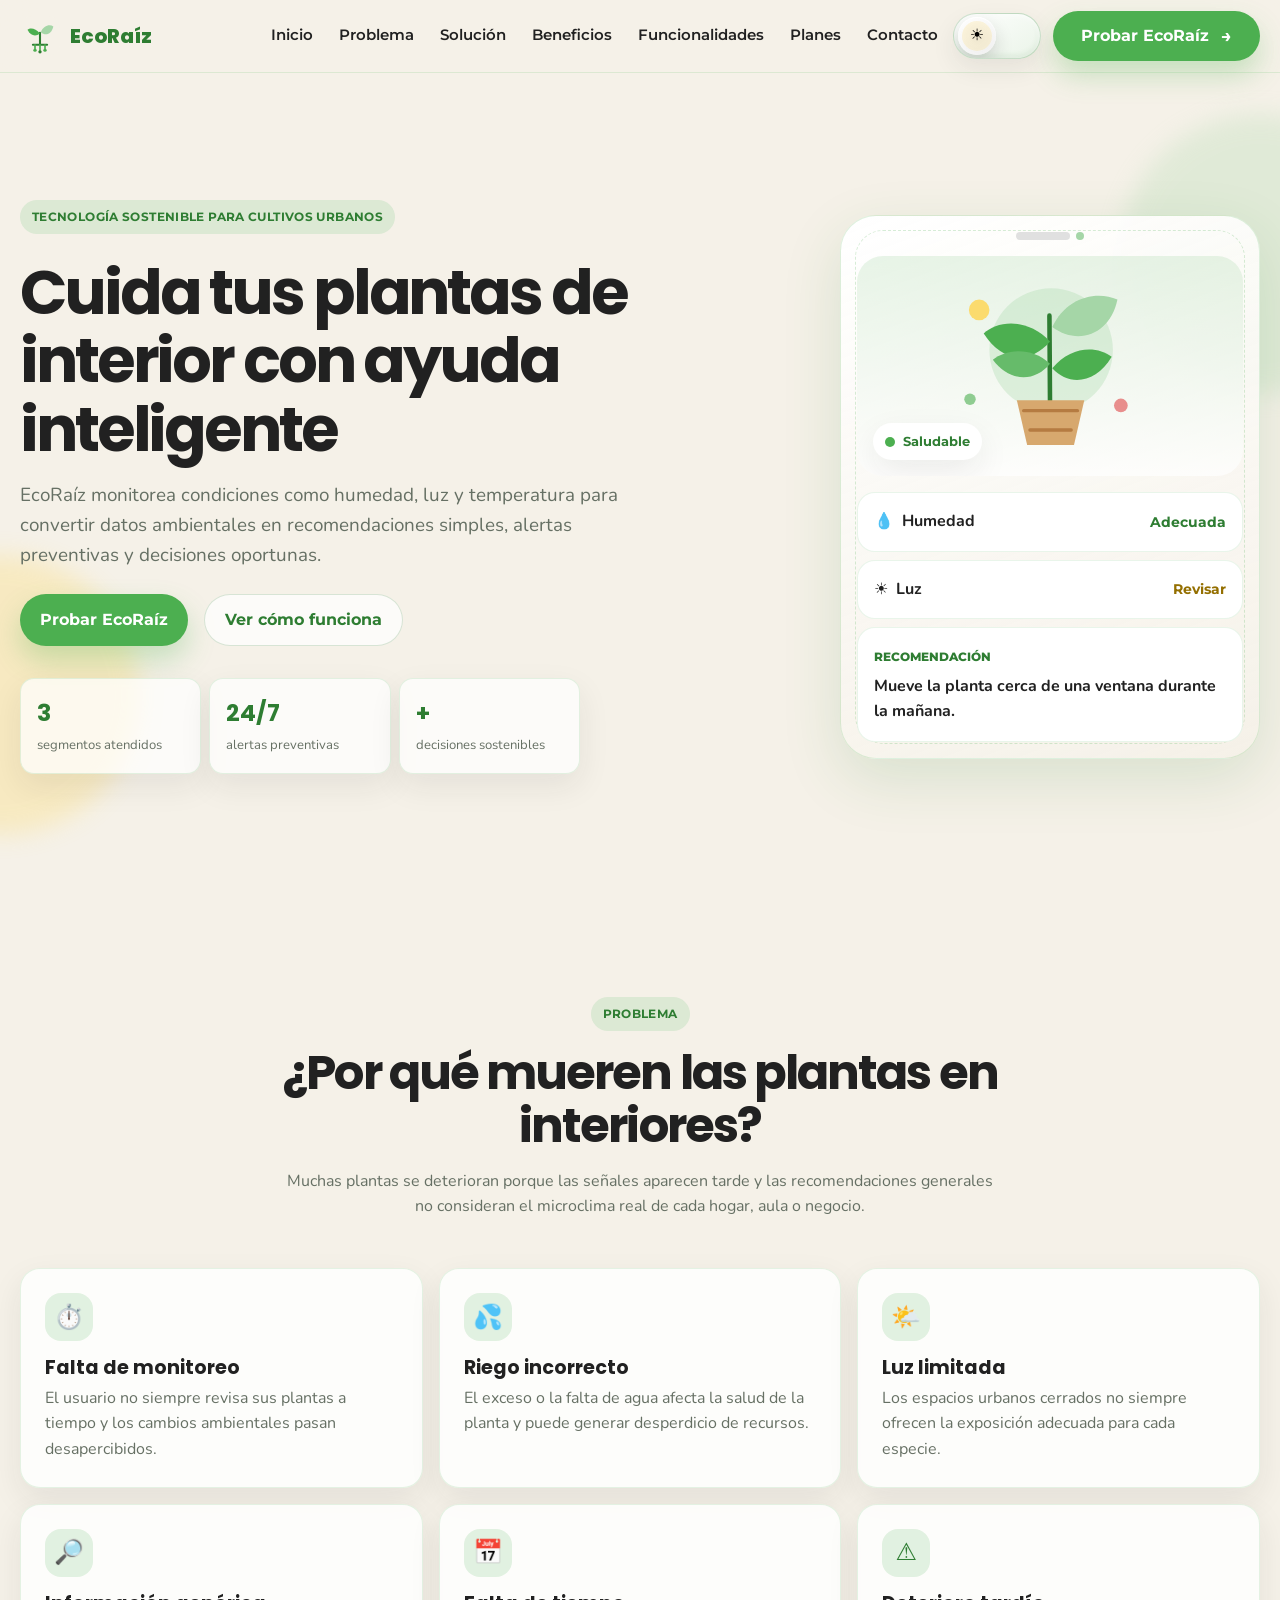
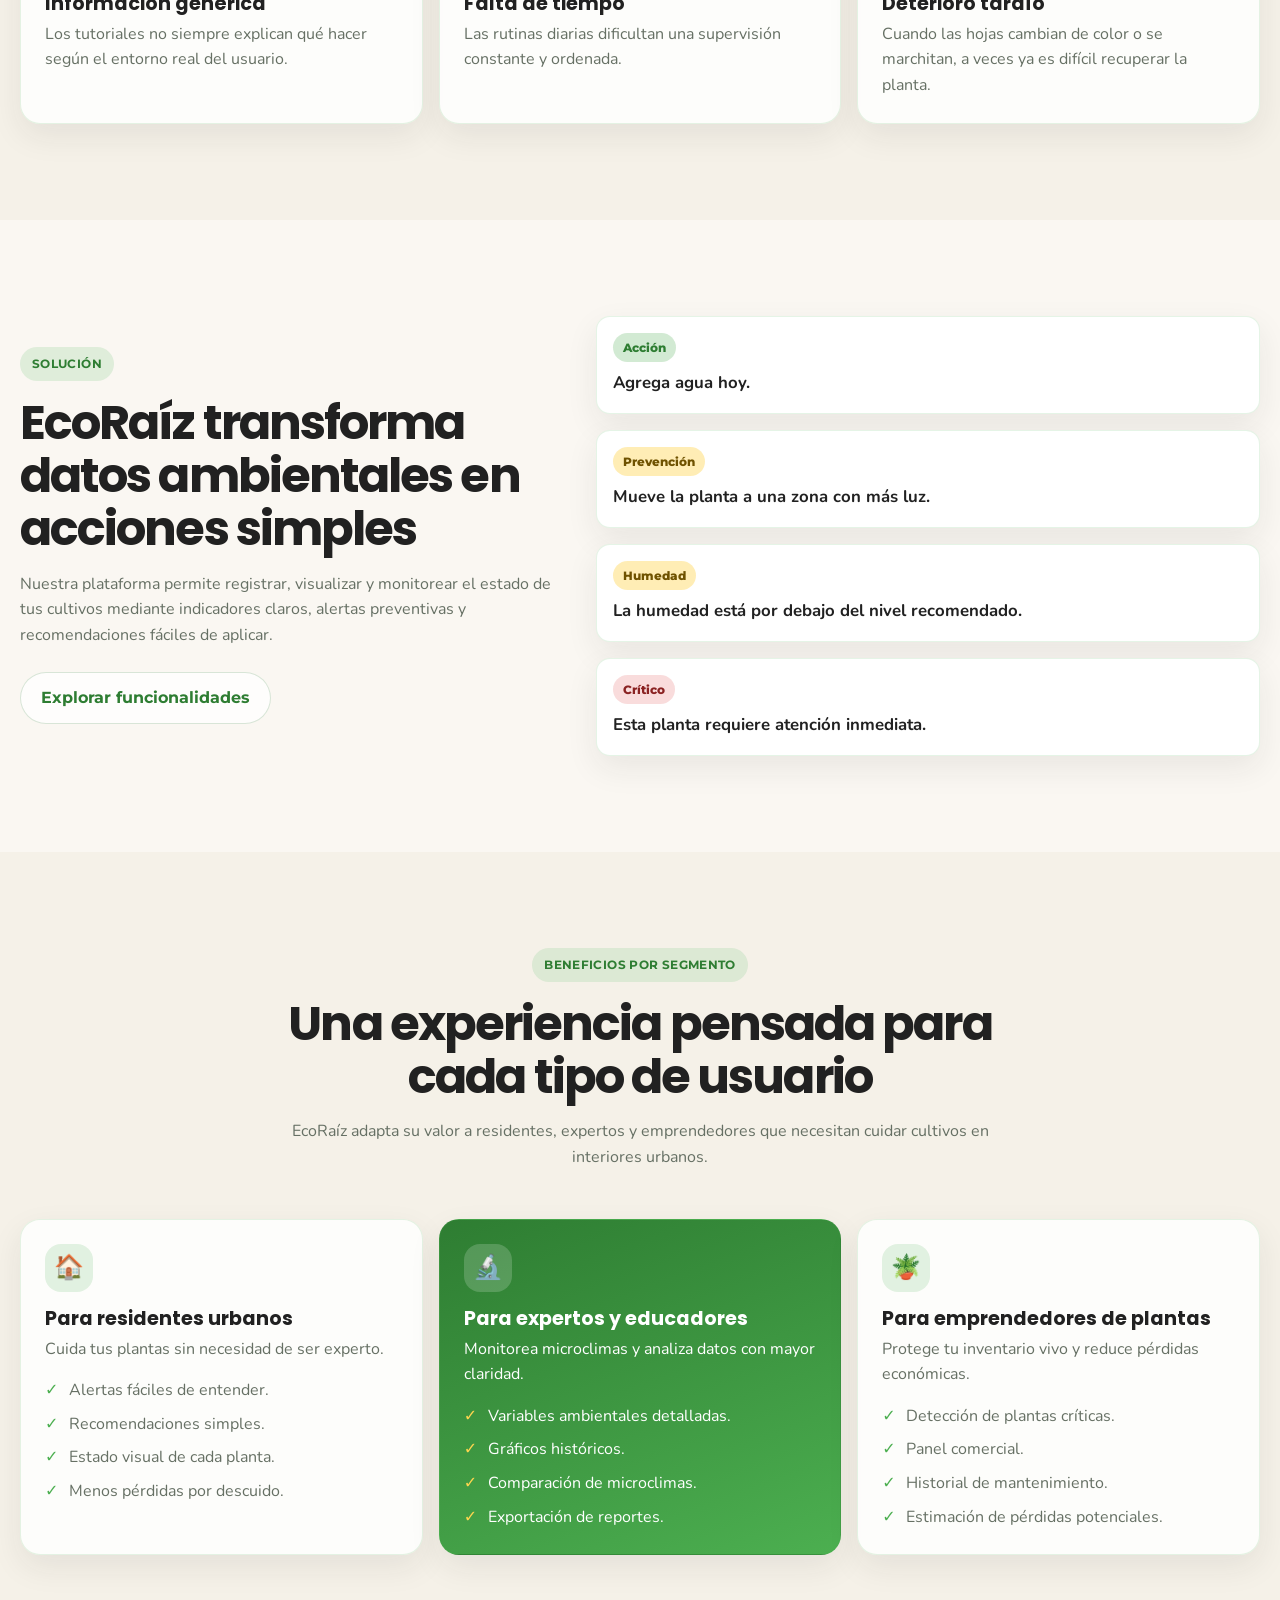
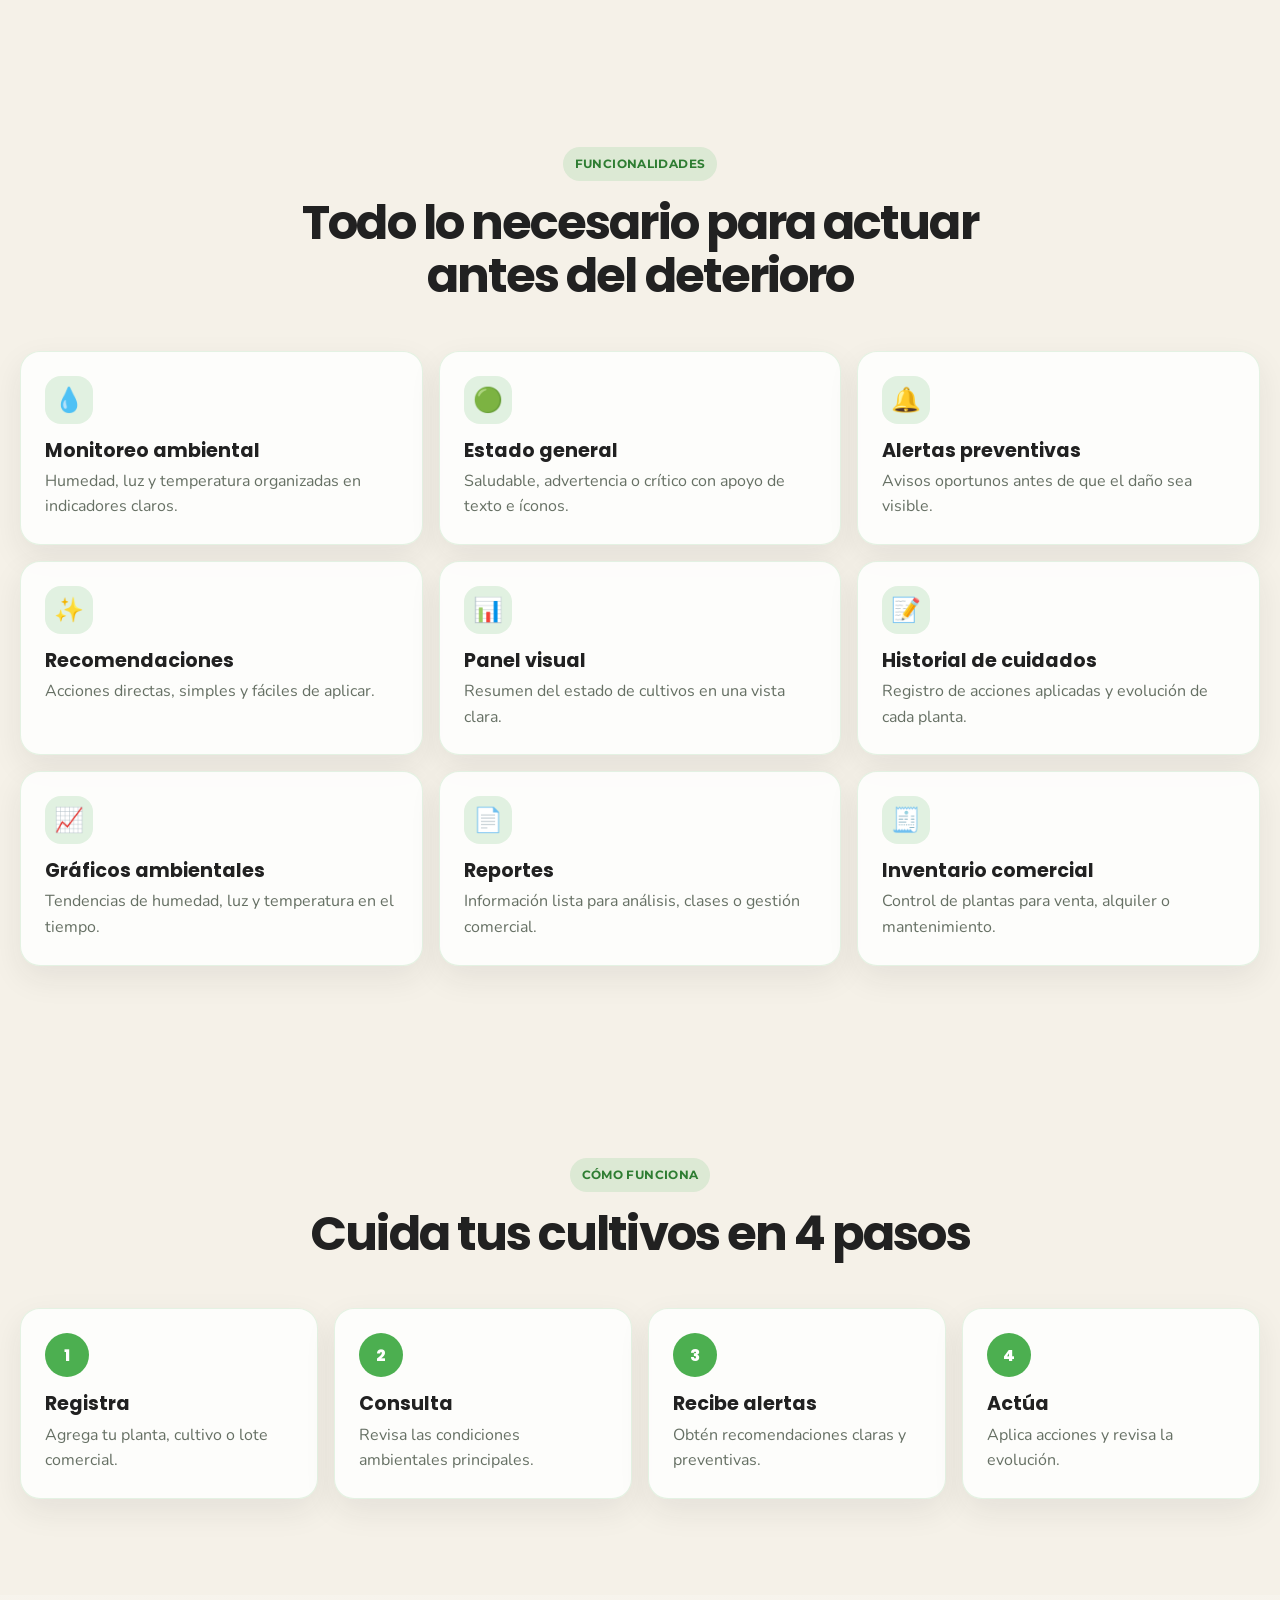
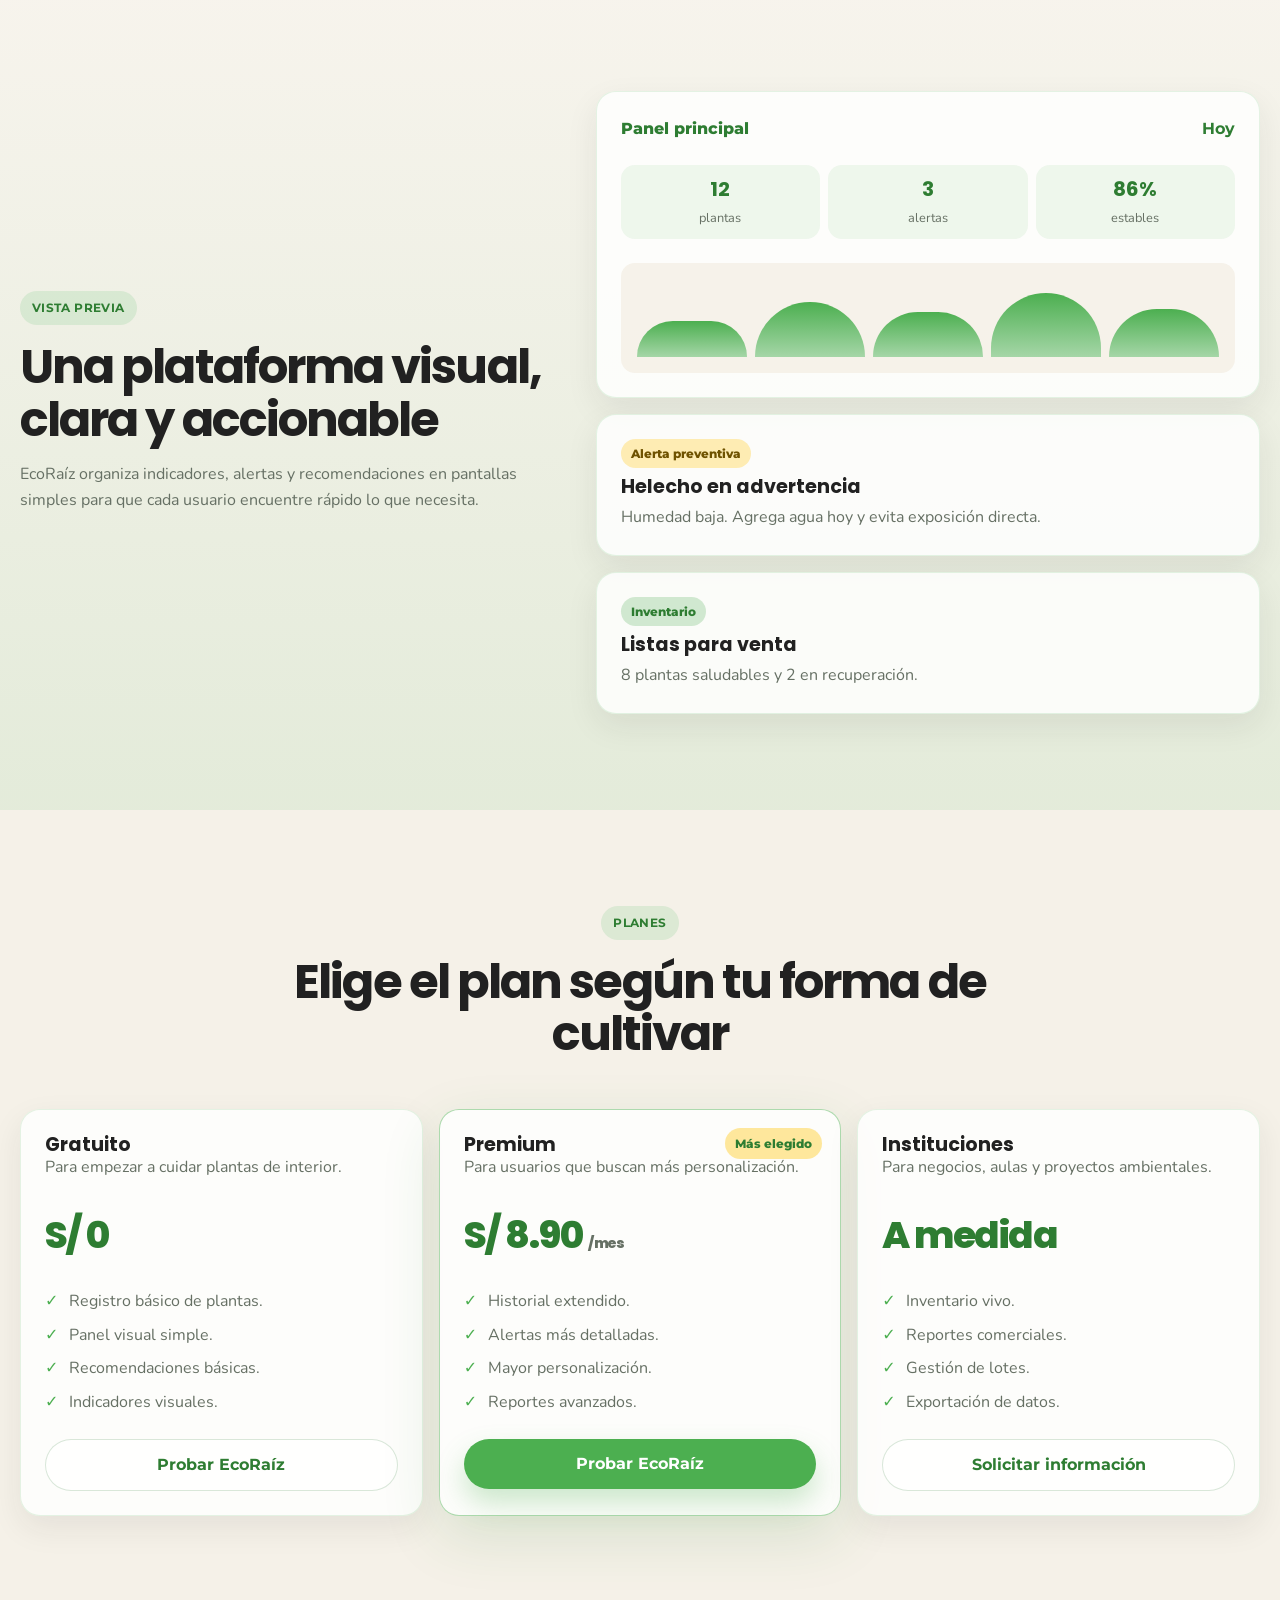
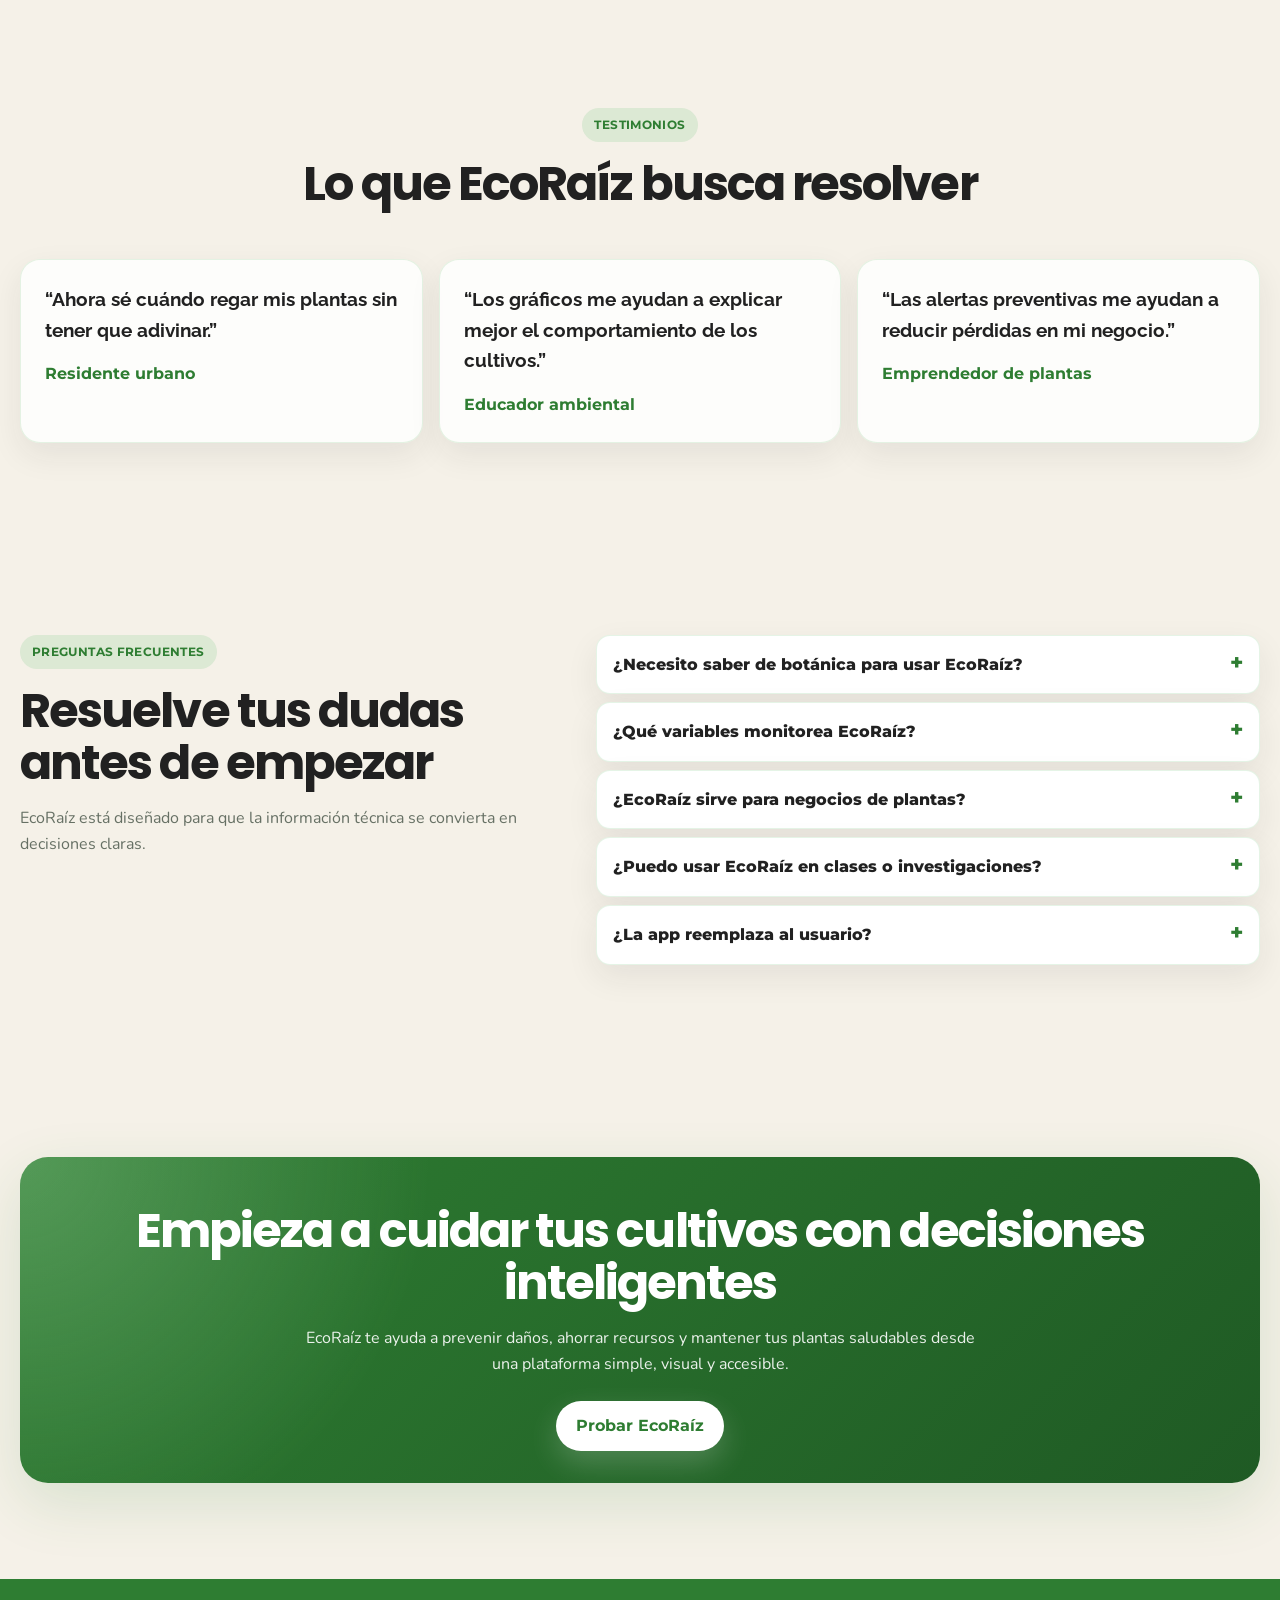
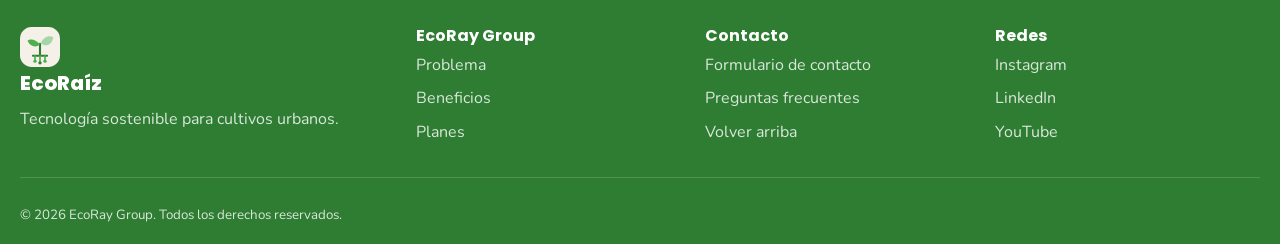
==== docs/index.html @ 72635fe7 "Publicar web en GitHub Pages" ====
<!DOCTYPE html>
<html lang="es">
<head>
  <meta charset="UTF-8" />
  <meta name="viewport" content="width=device-width, initial-scale=1.0" />
  <meta name="description" content="EcoRaíz monitorea cultivos de interior y transforma datos ambientales en recomendaciones simples para mantener plantas saludables." />
  <title>EcoRaíz | Tecnología sostenible para cultivos urbanos</title>
  
  <link rel="icon" href="favicon.ico" type="image/x-icon" />
  <link rel="preconnect" href="https://fonts.googleapis.com" />
  <link rel="preconnect" href="https://fonts.gstatic.com" crossorigin />
  <link href="https://fonts.googleapis.com/css2?family=Montserrat:wght@500;600;700&family=Nunito:wght@400;500;600;700&family=Poppins:wght@600;700;800&family=Raleway:wght@600;700&display=swap" rel="stylesheet" />
  <script>
    (function () {
      const savedTheme = localStorage.getItem("ecoraiz-theme");
      document.documentElement.setAttribute("data-theme", savedTheme || "light");
    })();
  </script>
  <link rel="stylesheet" href="assets/styles/styles.css" />
</head>
<body>
  <header class="site-header" id="inicio">
    <nav class="navbar container" aria-label="Navegación principal">
      <a class="brand" href="index.html" aria-label="EcoRaíz inicio">
        <img src="assets/images/logo.svg" alt="Logo EcoRaíz" class="brand-logo" />
        <span>EcoRaíz</span>
      </a>

      <button class="menu-toggle" type="button" aria-label="Abrir menú" aria-expanded="false">
        <span></span>
        <span></span>
        <span></span>
      </button>

      <div class="nav-menu" id="nav-menu">
        <a href="#inicio">Inicio</a>
        <a href="#problema">Problema</a>
        <a href="#solucion">Solución</a>
        <a href="#beneficios">Beneficios</a>
        <a href="#funcionalidades">Funcionalidades</a>
        <a href="#planes">Planes</a>
        <a href="contacto.html">Contacto</a>
        <button class="theme-switch" type="button" data-theme-toggle aria-label="Cambiar a modo oscuro" aria-pressed="false">
          <span class="theme-switch__knob" aria-hidden="true"><span class="theme-switch__knob-icon">☀️</span></span>
        </button>
        <a class="btn btn-primary nav-cta" href="app.html">Probar EcoRaíz</a>
      </div>
    </nav>
  </header>

  <main>
    <section class="hero section-pad" aria-labelledby="hero-title">
      <div class="hero-bg-orb orb-one" aria-hidden="true"></div>
      <div class="hero-bg-orb orb-two" aria-hidden="true"></div>
      <div class="container hero-grid">
        <div class="hero-content reveal">
          <span class="eyebrow">Tecnología sostenible para cultivos urbanos</span>
          <h1 id="hero-title">Cuida tus plantas de interior con ayuda inteligente</h1>
          <p>EcoRaíz monitorea condiciones como humedad, luz y temperatura para convertir datos ambientales en recomendaciones simples, alertas preventivas y decisiones oportunas.</p>
          <div class="hero-actions">
            <a class="btn btn-primary" href="app.html">Probar EcoRaíz</a>
            <a class="btn btn-secondary" href="#como-funciona">Ver cómo funciona</a>
          </div>
          <div class="hero-stats" aria-label="Indicadores principales">
            <div>
              <strong>3</strong>
              <span>segmentos atendidos</span>
            </div>
            <div>
              <strong>24/7</strong>
              <span>alertas preventivas</span>
            </div>
            <div>
              <strong>+</strong>
              <span>decisiones sostenibles</span>
            </div>
          </div>
        </div>

        <div class="hero-visual reveal" aria-label="Vista previa de EcoRaíz">
          <div class="phone-card">
            <div class="phone-top">
              <span></span>
              <span></span>
            </div>
            <div class="plant-preview">
              <img src="assets/images/hero-plant.svg" alt="Ilustración de planta monitoreada" />
              <div class="plant-status success">
                <span class="status-dot"></span>
                Saludable
              </div>
            </div>
            <div class="metric-list">
              <article class="metric-card">
                <div>
                  <span class="metric-icon">💧</span>
                  <p>Humedad</p>
                </div>
                <strong>Adecuada</strong>
              </article>
              <article class="metric-card warning-card">
                <div>
                  <span class="metric-icon">☀️</span>
                  <p>Luz</p>
                </div>
                <strong>Revisar</strong>
              </article>
              <article class="recommendation-card">
                <span>Recomendación</span>
                <p>Mueve la planta cerca de una ventana durante la mañana.</p>
              </article>
            </div>
          </div>
        </div>
      </div>
    </section>

    <section class="section-pad problem" id="problema" aria-labelledby="problem-title">
      <div class="container">
        <div class="section-heading reveal">
          <span class="eyebrow">Problema</span>
          <h2 id="problem-title">¿Por qué mueren las plantas en interiores?</h2>
          <p>Muchas plantas se deterioran porque las señales aparecen tarde y las recomendaciones generales no consideran el microclima real de cada hogar, aula o negocio.</p>
        </div>
        <div class="cards-grid problem-grid">
          <article class="info-card reveal">
            <span class="card-icon">⏱️</span>
            <h3>Falta de monitoreo</h3>
            <p>El usuario no siempre revisa sus plantas a tiempo y los cambios ambientales pasan desapercibidos.</p>
          </article>
          <article class="info-card reveal">
            <span class="card-icon">💦</span>
            <h3>Riego incorrecto</h3>
            <p>El exceso o la falta de agua afecta la salud de la planta y puede generar desperdicio de recursos.</p>
          </article>
          <article class="info-card reveal">
            <span class="card-icon">🌤️</span>
            <h3>Luz limitada</h3>
            <p>Los espacios urbanos cerrados no siempre ofrecen la exposición adecuada para cada especie.</p>
          </article>
          <article class="info-card reveal">
            <span class="card-icon">🔎</span>
            <h3>Información genérica</h3>
            <p>Los tutoriales no siempre explican qué hacer según el entorno real del usuario.</p>
          </article>
          <article class="info-card reveal">
            <span class="card-icon">📅</span>
            <h3>Falta de tiempo</h3>
            <p>Las rutinas diarias dificultan una supervisión constante y ordenada.</p>
          </article>
          <article class="info-card reveal">
            <span class="card-icon">⚠️</span>
            <h3>Deterioro tardío</h3>
            <p>Cuando las hojas cambian de color o se marchitan, a veces ya es difícil recuperar la planta.</p>
          </article>
        </div>
      </div>
    </section>

    <section class="section-pad solution" id="solucion" aria-labelledby="solution-title">
      <div class="container solution-grid">
        <div class="solution-content reveal">
          <span class="eyebrow">Solución</span>
          <h2 id="solution-title">EcoRaíz transforma datos ambientales en acciones simples</h2>
          <p>Nuestra plataforma permite registrar, visualizar y monitorear el estado de tus cultivos mediante indicadores claros, alertas preventivas y recomendaciones fáciles de aplicar.</p>
          <a class="btn btn-secondary" href="#funcionalidades">Explorar funcionalidades</a>
        </div>
        <div class="recommendation-list reveal" aria-label="Ejemplos de recomendaciones">
          <article>
            <span class="tag tag-success">Acción</span>
            <p>Agrega agua hoy.</p>
          </article>
          <article>
            <span class="tag tag-warning">Prevención</span>
            <p>Mueve la planta a una zona con más luz.</p>
          </article>
          <article>
            <span class="tag tag-warning">Humedad</span>
            <p>La humedad está por debajo del nivel recomendado.</p>
          </article>
          <article>
            <span class="tag tag-error">Crítico</span>
            <p>Esta planta requiere atención inmediata.</p>
          </article>
        </div>
      </div>
    </section>

    <section class="section-pad benefits" id="beneficios" aria-labelledby="benefits-title">
      <div class="container">
        <div class="section-heading reveal">
          <span class="eyebrow">Beneficios por segmento</span>
          <h2 id="benefits-title">Una experiencia pensada para cada tipo de usuario</h2>
          <p>EcoRaíz adapta su valor a residentes, expertos y emprendedores que necesitan cuidar cultivos en interiores urbanos.</p>
        </div>
        <div class="segment-grid">
          <article class="segment-card reveal">
            <div class="segment-icon">🏠</div>
            <h3>Para residentes urbanos</h3>
            <p>Cuida tus plantas sin necesidad de ser experto.</p>
            <ul>
              <li>Alertas fáciles de entender.</li>
              <li>Recomendaciones simples.</li>
              <li>Estado visual de cada planta.</li>
              <li>Menos pérdidas por descuido.</li>
            </ul>
          </article>
          <article class="segment-card featured reveal">
            <div class="segment-icon">🔬</div>
            <h3>Para expertos y educadores</h3>
            <p>Monitorea microclimas y analiza datos con mayor claridad.</p>
            <ul>
              <li>Variables ambientales detalladas.</li>
              <li>Gráficos históricos.</li>
              <li>Comparación de microclimas.</li>
              <li>Exportación de reportes.</li>
            </ul>
          </article>
          <article class="segment-card reveal">
            <div class="segment-icon">🪴</div>
            <h3>Para emprendedores de plantas</h3>
            <p>Protege tu inventario vivo y reduce pérdidas económicas.</p>
            <ul>
              <li>Detección de plantas críticas.</li>
              <li>Panel comercial.</li>
              <li>Historial de mantenimiento.</li>
              <li>Estimación de pérdidas potenciales.</li>
            </ul>
          </article>
        </div>
      </div>
    </section>

    <section class="section-pad features" id="funcionalidades" aria-labelledby="features-title">
      <div class="container">
        <div class="section-heading reveal">
          <span class="eyebrow">Funcionalidades</span>
          <h2 id="features-title">Todo lo necesario para actuar antes del deterioro</h2>
        </div>
        <div class="feature-grid">
          <article class="feature-card reveal"><span>💧</span><h3>Monitoreo ambiental</h3><p>Humedad, luz y temperatura organizadas en indicadores claros.</p></article>
          <article class="feature-card reveal"><span>🟢</span><h3>Estado general</h3><p>Saludable, advertencia o crítico con apoyo de texto e íconos.</p></article>
          <article class="feature-card reveal"><span>🔔</span><h3>Alertas preventivas</h3><p>Avisos oportunos antes de que el daño sea visible.</p></article>
          <article class="feature-card reveal"><span>✨</span><h3>Recomendaciones</h3><p>Acciones directas, simples y fáciles de aplicar.</p></article>
          <article class="feature-card reveal"><span>📊</span><h3>Panel visual</h3><p>Resumen del estado de cultivos en una vista clara.</p></article>
          <article class="feature-card reveal"><span>📝</span><h3>Historial de cuidados</h3><p>Registro de acciones aplicadas y evolución de cada planta.</p></article>
          <article class="feature-card reveal"><span>📈</span><h3>Gráficos ambientales</h3><p>Tendencias de humedad, luz y temperatura en el tiempo.</p></article>
          <article class="feature-card reveal"><span>📄</span><h3>Reportes</h3><p>Información lista para análisis, clases o gestión comercial.</p></article>
          <article class="feature-card reveal"><span>🧾</span><h3>Inventario comercial</h3><p>Control de plantas para venta, alquiler o mantenimiento.</p></article>
        </div>
      </div>
    </section>

    <section class="section-pad how" id="como-funciona" aria-labelledby="how-title">
      <div class="container">
        <div class="section-heading reveal">
          <span class="eyebrow">Cómo funciona</span>
          <h2 id="how-title">Cuida tus cultivos en 4 pasos</h2>
        </div>
        <div class="steps">
          <article class="step-card reveal"><span>1</span><h3>Registra</h3><p>Agrega tu planta, cultivo o lote comercial.</p></article>
          <article class="step-card reveal"><span>2</span><h3>Consulta</h3><p>Revisa las condiciones ambientales principales.</p></article>
          <article class="step-card reveal"><span>3</span><h3>Recibe alertas</h3><p>Obtén recomendaciones claras y preventivas.</p></article>
          <article class="step-card reveal"><span>4</span><h3>Actúa</h3><p>Aplica acciones y revisa la evolución.</p></article>
        </div>
      </div>
    </section>

    <section class="section-pad preview" aria-labelledby="preview-title">
      <div class="container preview-grid">
        <div class="preview-content reveal">
          <span class="eyebrow">Vista previa</span>
          <h2 id="preview-title">Una plataforma visual, clara y accionable</h2>
          <p>EcoRaíz organiza indicadores, alertas y recomendaciones en pantallas simples para que cada usuario encuentre rápido lo que necesita.</p>
        </div>
        <div class="ui-showcase reveal" aria-label="Simulación de pantallas de EcoRaíz">
          <div class="panel-card main-panel">
            <div class="panel-header">
              <span>Panel principal</span>
              <strong>Hoy</strong>
            </div>
            <div class="panel-kpis">
              <div><strong>12</strong><span>plantas</span></div>
              <div><strong>3</strong><span>alertas</span></div>
              <div><strong>86%</strong><span>estables</span></div>
            </div>
            <div class="bar-chart" aria-hidden="true">
              <span style="height: 46%"></span>
              <span style="height: 70%"></span>
              <span style="height: 58%"></span>
              <span style="height: 82%"></span>
              <span style="height: 62%"></span>
            </div>
          </div>
          <div class="panel-card alert-panel">
            <span class="tag tag-warning">Alerta preventiva</span>
            <h3>Helecho en advertencia</h3>
            <p>Humedad baja. Agrega agua hoy y evita exposición directa.</p>
          </div>
          <div class="panel-card inventory-panel">
            <span class="tag tag-success">Inventario</span>
            <h3>Listas para venta</h3>
            <p>8 plantas saludables y 2 en recuperación.</p>
          </div>
        </div>
      </div>
    </section>

    <section class="section-pad pricing" id="planes" aria-labelledby="pricing-title">
      <div class="container">
        <div class="section-heading reveal">
          <span class="eyebrow">Planes</span>
          <h2 id="pricing-title">Elige el plan según tu forma de cultivar</h2>
        </div>
        <div class="pricing-grid">
          <article class="price-card reveal">
            <h3>Gratuito</h3>
            <p>Para empezar a cuidar plantas de interior.</p>
            <div class="price">S/ 0</div>
            <ul>
              <li>Registro básico de plantas.</li>
              <li>Panel visual simple.</li>
              <li>Recomendaciones básicas.</li>
              <li>Indicadores visuales.</li>
            </ul>
            <a class="btn btn-secondary" href="app.html">Probar EcoRaíz</a>
          </article>
          <article class="price-card popular reveal">
            <span class="popular-badge">Más elegido</span>
            <h3>Premium</h3>
            <p>Para usuarios que buscan más personalización.</p>
            <div class="price">S/ 8.90 <small>/ mes</small></div>
            <ul>
              <li>Historial extendido.</li>
              <li>Alertas más detalladas.</li>
              <li>Mayor personalización.</li>
              <li>Reportes avanzados.</li>
            </ul>
            <a class="btn btn-primary" href="app.html">Probar EcoRaíz</a>
          </article>
          <article class="price-card reveal">
            <h3>Instituciones</h3>
            <p>Para negocios, aulas y proyectos ambientales.</p>
            <div class="price">A medida</div>
            <ul>
              <li>Inventario vivo.</li>
              <li>Reportes comerciales.</li>
              <li>Gestión de lotes.</li>
              <li>Exportación de datos.</li>
            </ul>
            <a class="btn btn-secondary" href="contacto.html">Solicitar información</a>
          </article>
        </div>
      </div>
    </section>

    <section class="section-pad testimonials" aria-labelledby="testimonials-title">
      <div class="container">
        <div class="section-heading reveal">
          <span class="eyebrow">Testimonios</span>
          <h2 id="testimonials-title">Lo que EcoRaíz busca resolver</h2>
        </div>
        <div class="testimonial-grid">
          <article class="testimonial-card reveal">
            <p>“Ahora sé cuándo regar mis plantas sin tener que adivinar.”</p>
            <strong>Residente urbano</strong>
          </article>
          <article class="testimonial-card reveal">
            <p>“Los gráficos me ayudan a explicar mejor el comportamiento de los cultivos.”</p>
            <strong>Educador ambiental</strong>
          </article>
          <article class="testimonial-card reveal">
            <p>“Las alertas preventivas me ayudan a reducir pérdidas en mi negocio.”</p>
            <strong>Emprendedor de plantas</strong>
          </article>
        </div>
      </div>
    </section>

    <section class="section-pad faq" aria-labelledby="faq-title">
      <div class="container faq-grid">
        <div class="faq-intro reveal">
          <span class="eyebrow">Preguntas frecuentes</span>
          <h2 id="faq-title">Resuelve tus dudas antes de empezar</h2>
          <p>EcoRaíz está diseñado para que la información técnica se convierta en decisiones claras.</p>
        </div>
        <div class="faq-list reveal">
          <details>
            <summary>¿Necesito saber de botánica para usar EcoRaíz?</summary>
            <p>No. EcoRaíz está diseñado para usuarios sin conocimientos técnicos.</p>
          </details>
          <details>
            <summary>¿Qué variables monitorea EcoRaíz?</summary>
            <p>Humedad, luz, temperatura y estado general del cultivo.</p>
          </details>
          <details>
            <summary>¿EcoRaíz sirve para negocios de plantas?</summary>
            <p>Sí. Permite gestionar inventario vivo, detectar riesgos y reducir pérdidas.</p>
          </details>
          <details>
            <summary>¿Puedo usar EcoRaíz en clases o investigaciones?</summary>
            <p>Sí. Cuenta con paneles visuales, gráficos históricos y reportes.</p>
          </details>
          <details>
            <summary>¿La app reemplaza al usuario?</summary>
            <p>No. Ayuda a tomar mejores decisiones, pero el usuario mantiene el control final.</p>
          </details>
        </div>
      </div>
    </section>

    <section class="cta section-pad" aria-labelledby="cta-title">
      <div class="container cta-card reveal">
        <h2 id="cta-title">Empieza a cuidar tus cultivos con decisiones inteligentes</h2>
        <p>EcoRaíz te ayuda a prevenir daños, ahorrar recursos y mantener tus plantas saludables desde una plataforma simple, visual y accesible.</p>
        <a class="btn btn-light" href="app.html">Probar EcoRaíz</a>
      </div>
    </section>
  </main>

  <footer class="site-footer">
    <div class="container footer-grid">
      <div>
        <a class="brand footer-brand" href="index.html">
          <img src="assets/images/logo.svg" alt="Logo EcoRaíz" class="brand-logo" />
          <span>EcoRaíz</span>
        </a>
        <p>Tecnología sostenible para cultivos urbanos.</p>
      </div>
      <div>
        <h3>EcoRay Group</h3>
        <a href="#problema">Problema</a>
        <a href="#beneficios">Beneficios</a>
        <a href="#planes">Planes</a>
      </div>
      <div>
        <h3>Contacto</h3>
        <a href="contacto.html">Formulario de contacto</a>
        <a href="#faq-title">Preguntas frecuentes</a>
        <a href="#inicio">Volver arriba</a>
      </div>
      <div>
        <h3>Redes</h3>
        <a href="#" aria-label="Instagram de EcoRaíz">Instagram</a>
        <a href="#" aria-label="LinkedIn de EcoRaíz">LinkedIn</a>
        <a href="#" aria-label="YouTube de EcoRaíz">YouTube</a>
      </div>
    </div>
    <div class="footer-bottom container">
      <small>© 2026 EcoRay Group. Todos los derechos reservados.</small>
    </div>
  </footer>

  <script src="assets/scripts/main.js"></script>
</body>
</html>
---- docs/assets/styles/styles.css ----
:root {
  --green: #4CAF50;
  --green-dark: #2E7D32;
  --green-light: #A5D6A7;
  --cream: #F5F1E8;
  --black: #212121;
  --yellow: #FFD54F;
  --red: #E57373;
  --gray: #E0E0E0;
  --white: #ffffff;
  --muted: #667064;
  --shadow: 0 20px 60px rgba(46, 125, 50, 0.14);
  --shadow-soft: 0 12px 32px rgba(33, 33, 33, 0.08);
  --radius-xl: 28px;
  --radius-lg: 20px;
  --radius-md: 14px;
  --space-1: 4px;
  --space-2: 8px;
  --space-3: 16px;
  --space-4: 24px;
  --space-5: 32px;
  --space-6: 48px;
  --space-7: 72px;
}

* {
  box-sizing: border-box;
  margin: 0;
  padding: 0;
}

html {
  scroll-behavior: smooth;
}

body {
  background: var(--cream);
  color: var(--black);
  font-family: "Nunito", system-ui, -apple-system, BlinkMacSystemFont, "Segoe UI", sans-serif;
  font-size: 16px;
  line-height: 1.6;
  overflow-x: hidden;
}

img {
  display: block;
  max-width: 100%;
}

a {
  color: inherit;
  text-decoration: none;
}

button,
input,
select,
textarea {
  font: inherit;
}

.container {
  width: min(1120px, calc(100% - 32px));
  margin-inline: auto;
}

.section-pad {
  padding: 72px 0;
}

.site-header {
  position: sticky;
  top: 0;
  z-index: 100;
  background: rgba(245, 241, 232, 0.84);
  backdrop-filter: blur(16px);
  border-bottom: 1px solid rgba(76, 175, 80, 0.14);
}

.navbar {
  min-height: 72px;
  display: flex;
  align-items: center;
  justify-content: space-between;
  gap: var(--space-3);
}

.brand {
  display: inline-flex;
  align-items: center;
  gap: 10px;
  font-family: "Poppins", sans-serif;
  font-weight: 800;
  font-size: 1.25rem;
  color: var(--green-dark);
}

.brand-logo {
  width: 40px;
  height: 40px;
}

.header-actions {
  display: inline-flex;
  align-items: center;
  gap: var(--space-2);
}

.theme-toggle {
  display: inline-flex;
  min-height: 44px;
  align-items: center;
  justify-content: center;
  gap: 8px;
  padding: 10px 14px;
  border: 1px solid rgba(46, 125, 50, 0.22);
  border-radius: 999px;
  color: var(--green-dark);
  background: rgba(255, 255, 255, 0.72);
  font-family: "Montserrat", sans-serif;
  font-size: 0.88rem;
  font-weight: 800;
  cursor: pointer;
  transition: transform 0.25s ease, border-color 0.25s ease, background 0.25s ease, box-shadow 0.25s ease;
}

.theme-toggle:hover,
.theme-toggle:focus-visible {
  transform: translateY(-2px);
  border-color: var(--green);
  background: rgba(165, 214, 167, 0.26);
  box-shadow: 0 0 0 4px rgba(76, 175, 80, 0.12);
  outline: none;
}

.theme-icon {
  font-size: 1rem;
  line-height: 1;
}

.menu-toggle {
  display: inline-flex;
  width: 44px;
  height: 44px;
  align-items: center;
  justify-content: center;
  flex-direction: column;
  gap: 5px;
  border: 1px solid rgba(46, 125, 50, 0.25);
  background: var(--white);
  border-radius: 14px;
  cursor: pointer;
  transition: 0.25s ease;
}

.menu-toggle span {
  width: 20px;
  height: 2px;
  background: var(--green-dark);
  border-radius: 999px;
  transition: 0.25s ease;
}

.menu-toggle:hover,
.menu-toggle:focus-visible {
  border-color: var(--green);
  box-shadow: 0 0 0 4px rgba(76, 175, 80, 0.12);
  outline: none;
}

.menu-toggle.is-open span:nth-child(1) {
  transform: translateY(7px) rotate(45deg);
}

.menu-toggle.is-open span:nth-child(2) {
  opacity: 0;
}

.menu-toggle.is-open span:nth-child(3) {
  transform: translateY(-7px) rotate(-45deg);
}

.nav-menu {
  position: absolute;
  top: 72px;
  left: 16px;
  right: 16px;
  display: none;
  flex-direction: column;
  gap: var(--space-2);
  padding: var(--space-3);
  background: rgba(255, 255, 255, 0.96);
  border: 1px solid rgba(76, 175, 80, 0.16);
  border-radius: var(--radius-lg);
  box-shadow: var(--shadow-soft);
}

.nav-menu.is-open {
  display: flex;
}

.nav-menu a:not(.btn) {
  color: var(--black);
  font-family: "Montserrat", sans-serif;
  font-size: 0.95rem;
  font-weight: 600;
  padding: 10px 12px;
  border-radius: 12px;
  transition: 0.25s ease;
}

.nav-menu a:not(.btn):hover,
.nav-menu a:not(.btn):focus-visible {
  color: var(--green-dark);
  background: rgba(165, 214, 167, 0.25);
  outline: none;
}

.btn {
  display: inline-flex;
  align-items: center;
  justify-content: center;
  gap: var(--space-2);
  min-height: 44px;
  padding: 12px 20px;
  border: 0;
  border-radius: 999px;
  font-family: "Montserrat", sans-serif;
  font-weight: 700;
  cursor: pointer;
  transition: transform 0.25s ease, box-shadow 0.25s ease, background 0.25s ease;
}

.btn:hover,
.btn:focus-visible {
  transform: translateY(-2px);
  outline: none;
}

.btn-primary {
  color: var(--white);
  background: var(--green);
  box-shadow: 0 14px 28px rgba(76, 175, 80, 0.28);
}

.btn-primary:hover,
.btn-primary:focus-visible {
  background: var(--green-dark);
  box-shadow: 0 18px 36px rgba(46, 125, 50, 0.28);
}

.btn-secondary {
  color: var(--green-dark);
  background: rgba(255, 255, 255, 0.72);
  border: 1px solid rgba(46, 125, 50, 0.18);
}

.btn-secondary:hover,
.btn-secondary:focus-visible {
  background: rgba(165, 214, 167, 0.26);
}

.btn-light {
  color: var(--green-dark);
  background: var(--white);
  box-shadow: 0 12px 30px rgba(255, 255, 255, 0.2);
}

.eyebrow {
  display: inline-flex;
  align-items: center;
  gap: var(--space-2);
  width: fit-content;
  padding: 7px 12px;
  border-radius: 999px;
  background: rgba(165, 214, 167, 0.32);
  color: var(--green-dark);
  font-family: "Montserrat", sans-serif;
  font-size: 0.78rem;
  font-weight: 700;
  letter-spacing: 0.03em;
  text-transform: uppercase;
}

h1,
h2,
h3 {
  color: var(--black);
  font-family: "Poppins", sans-serif;
  line-height: 1.1;
}

h1 {
  margin: var(--space-4) 0 var(--space-3);
  font-size: clamp(2.35rem, 12vw, 3.9rem);
  letter-spacing: -0.05em;
}

h2 {
  margin: var(--space-3) 0;
  font-size: clamp(2rem, 8vw, 3rem);
  letter-spacing: -0.04em;
}

h3 {
  font-size: 1.2rem;
}

p {
  color: var(--muted);
}

.hero {
  position: relative;
  min-height: calc(100vh - 72px);
  display: grid;
  align-items: center;
  overflow: hidden;
}

.hero-bg-orb {
  position: absolute;
  width: 280px;
  height: 280px;
  border-radius: 50%;
  filter: blur(12px);
  opacity: 0.25;
  pointer-events: none;
}

.orb-one {
  top: 5%;
  right: -120px;
  background: var(--green-light);
}

.orb-two {
  bottom: 8%;
  left: -140px;
  background: var(--yellow);
}

.hero-grid {
  position: relative;
  display: grid;
  gap: var(--space-6);
  align-items: center;
}

.hero-content p {
  max-width: 620px;
  font-size: 1.08rem;
}

.hero-actions {
  display: flex;
  flex-wrap: wrap;
  gap: var(--space-3);
  margin-top: var(--space-4);
}

.hero-stats {
  display: grid;
  grid-template-columns: repeat(3, 1fr);
  gap: var(--space-2);
  margin-top: var(--space-5);
  max-width: 560px;
}

.hero-stats div {
  padding: var(--space-3);
  background: rgba(255, 255, 255, 0.72);
  border: 1px solid rgba(76, 175, 80, 0.15);
  border-radius: var(--radius-md);
  box-shadow: var(--shadow-soft);
}

.hero-stats strong {
  display: block;
  color: var(--green-dark);
  font-family: "Poppins", sans-serif;
  font-size: 1.45rem;
}

.hero-stats span {
  color: var(--muted);
  font-size: 0.82rem;
}

.hero-visual {
  justify-self: center;
  width: min(100%, 420px);
}

.phone-card {
  position: relative;
  padding: var(--space-3);
  background: linear-gradient(160deg, rgba(255,255,255,0.98), rgba(245,241,232,0.78));
  border: 1px solid rgba(76, 175, 80, 0.18);
  border-radius: 36px;
  box-shadow: var(--shadow);
}

.phone-card::before {
  content: "";
  position: absolute;
  inset: 14px;
  border: 1px dashed rgba(76, 175, 80, 0.22);
  border-radius: 28px;
  pointer-events: none;
}

.phone-top {
  position: relative;
  z-index: 1;
  display: flex;
  justify-content: center;
  gap: 6px;
  padding-bottom: var(--space-3);
}

.phone-top span:first-child {
  width: 54px;
  height: 8px;
  background: var(--gray);
  border-radius: 999px;
}

.phone-top span:last-child {
  width: 8px;
  height: 8px;
  background: var(--green-light);
  border-radius: 50%;
}

.plant-preview {
  position: relative;
  z-index: 1;
  min-height: 220px;
  display: grid;
  place-items: center;
  background: linear-gradient(180deg, rgba(165, 214, 167, 0.26), rgba(255,255,255,0.7));
  border-radius: 26px;
  overflow: hidden;
}

.plant-preview img {
  width: min(75%, 240px);
}

.plant-status {
  position: absolute;
  left: 16px;
  bottom: 16px;
  display: inline-flex;
  align-items: center;
  gap: 8px;
  padding: 8px 12px;
  color: var(--green-dark);
  background: var(--white);
  border-radius: 999px;
  font-family: "Montserrat", sans-serif;
  font-size: 0.82rem;
  font-weight: 700;
  box-shadow: var(--shadow-soft);
}

.status-dot {
  width: 10px;
  height: 10px;
  background: var(--green);
  border-radius: 50%;
}

.metric-list {
  position: relative;
  z-index: 1;
  display: grid;
  gap: var(--space-2);
  margin-top: var(--space-3);
}

.metric-card,
.recommendation-card {
  padding: var(--space-3);
  background: var(--white);
  border: 1px solid rgba(76, 175, 80, 0.12);
  border-radius: 18px;
}

.metric-card {
  display: flex;
  align-items: center;
  justify-content: space-between;
}

.metric-card div {
  display: flex;
  align-items: center;
  gap: var(--space-2);
}

.metric-card p {
  color: var(--black);
  font-weight: 700;
}

.metric-card strong {
  color: var(--green-dark);
  font-family: "Montserrat", sans-serif;
  font-size: 0.88rem;
}

.warning-card strong {
  color: #946f00;
}

.recommendation-card span {
  color: var(--green-dark);
  font-family: "Montserrat", sans-serif;
  font-size: 0.78rem;
  font-weight: 800;
  text-transform: uppercase;
}

.recommendation-card p {
  margin-top: 4px;
  color: var(--black);
  font-weight: 700;
}

.section-heading {
  max-width: 720px;
  margin: 0 auto var(--space-6);
  text-align: center;
}

.cards-grid,
.segment-grid,
.feature-grid,
.pricing-grid,
.testimonial-grid,
.steps {
  display: grid;
  gap: var(--space-3);
}

.info-card,
.segment-card,
.feature-card,
.price-card,
.testimonial-card,
.step-card,
.panel-card,
.contact-info-card,
.contact-form {
  background: rgba(255, 255, 255, 0.82);
  border: 1px solid rgba(76, 175, 80, 0.14);
  border-radius: var(--radius-lg);
  box-shadow: var(--shadow-soft);
}

.info-card,
.segment-card,
.feature-card,
.price-card,
.testimonial-card,
.step-card {
  padding: var(--space-4);
}

.info-card:hover,
.segment-card:hover,
.feature-card:hover,
.price-card:hover,
.testimonial-card:hover,
.step-card:hover {
  transform: translateY(-5px);
  box-shadow: var(--shadow);
}

.info-card,
.segment-card,
.feature-card,
.price-card,
.testimonial-card,
.step-card {
  transition: transform 0.25s ease, box-shadow 0.25s ease;
}

.card-icon,
.segment-icon,
.feature-card span {
  display: inline-grid;
  place-items: center;
  width: 48px;
  height: 48px;
  margin-bottom: var(--space-3);
  border-radius: 16px;
  background: rgba(165, 214, 167, 0.32);
  color: var(--green-dark);
  font-size: 1.5rem;
}

.info-card h3,
.segment-card h3,
.feature-card h3,
.step-card h3 {
  margin-bottom: var(--space-2);
}

.solution {
  background: rgba(255, 255, 255, 0.42);
}

.solution-grid {
  display: grid;
  gap: var(--space-5);
  align-items: center;
}

.solution-content .btn {
  margin-top: var(--space-4);
}

.recommendation-list {
  display: grid;
  gap: var(--space-3);
}

.recommendation-list article {
  padding: var(--space-3);
  background: var(--white);
  border: 1px solid rgba(76, 175, 80, 0.14);
  border-radius: var(--radius-md);
  box-shadow: var(--shadow-soft);
}

.tag {
  display: inline-flex;
  width: fit-content;
  padding: 5px 10px;
  border-radius: 999px;
  font-family: "Montserrat", sans-serif;
  font-size: 0.75rem;
  font-weight: 800;
}

.tag-success {
  color: var(--green-dark);
  background: rgba(165, 214, 167, 0.5);
}

.tag-warning {
  color: #6f5200;
  background: rgba(255, 213, 79, 0.42);
}

.tag-error {
  color: #8a2222;
  background: rgba(229, 115, 115, 0.25);
}

.recommendation-list p {
  margin-top: var(--space-2);
  color: var(--black);
  font-size: 1.05rem;
  font-weight: 700;
}

.segment-card ul,
.price-card ul,
.contact-info-card ul {
  display: grid;
  gap: var(--space-2);
  margin-top: var(--space-3);
  list-style: none;
}

.segment-card li,
.price-card li,
.contact-info-card li {
  position: relative;
  padding-left: 24px;
  color: var(--muted);
}

.segment-card li::before,
.price-card li::before {
  content: "✓";
  position: absolute;
  left: 0;
  top: 0;
  color: var(--green);
  font-weight: 900;
}

.segment-card.featured {
  background: linear-gradient(160deg, var(--green-dark), var(--green));
  color: var(--white);
}

.segment-card.featured h3,
.segment-card.featured p,
.segment-card.featured li {
  color: var(--white);
}

.segment-card.featured .segment-icon {
  background: rgba(255, 255, 255, 0.18);
  color: var(--white);
}

.segment-card.featured li::before {
  color: var(--yellow);
}

.feature-grid {
  grid-template-columns: 1fr;
}

.steps {
  counter-reset: steps;
}

.step-card span {
  display: inline-grid;
  place-items: center;
  width: 44px;
  height: 44px;
  margin-bottom: var(--space-3);
  color: var(--white);
  background: var(--green);
  border-radius: 50%;
  font-family: "Poppins", sans-serif;
  font-weight: 800;
}

.preview {
  background: linear-gradient(180deg, rgba(255,255,255,0.2), rgba(165,214,167,0.22));
}

.preview-grid {
  display: grid;
  gap: var(--space-5);
  align-items: center;
}

.ui-showcase {
  display: grid;
  gap: var(--space-3);
}

.panel-card {
  padding: var(--space-4);
}

.main-panel {
  min-height: 260px;
}

.panel-header {
  display: flex;
  justify-content: space-between;
  gap: var(--space-3);
  color: var(--green-dark);
  font-family: "Montserrat", sans-serif;
  font-weight: 800;
}

.panel-kpis {
  display: grid;
  grid-template-columns: repeat(3, 1fr);
  gap: var(--space-2);
  margin: var(--space-4) 0;
}

.panel-kpis div {
  padding: var(--space-2);
  background: rgba(165, 214, 167, 0.18);
  border-radius: 14px;
  text-align: center;
}

.panel-kpis strong {
  display: block;
  color: var(--green-dark);
  font-family: "Poppins", sans-serif;
  font-size: 1.25rem;
}

.panel-kpis span {
  color: var(--muted);
  font-size: 0.8rem;
}

.bar-chart {
  height: 110px;
  display: flex;
  align-items: end;
  gap: var(--space-2);
  padding: var(--space-3);
  background: rgba(245, 241, 232, 0.9);
  border-radius: var(--radius-md);
}

.bar-chart span {
  flex: 1;
  background: linear-gradient(180deg, var(--green), var(--green-light));
  border-radius: 999px 999px 6px 6px;
}

.alert-panel h3,
.inventory-panel h3 {
  margin: var(--space-2) 0;
}

.price-card {
  position: relative;
}

.price-card.popular {
  border-color: rgba(76, 175, 80, 0.45);
  box-shadow: var(--shadow);
}

.popular-badge {
  position: absolute;
  top: 18px;
  right: 18px;
  padding: 6px 10px;
  color: var(--green-dark);
  background: rgba(255, 213, 79, 0.55);
  border-radius: 999px;
  font-family: "Montserrat", sans-serif;
  font-size: 0.75rem;
  font-weight: 800;
}

.price {
  margin: var(--space-4) 0;
  color: var(--green-dark);
  font-family: "Poppins", sans-serif;
  font-size: 2.35rem;
  font-weight: 800;
  letter-spacing: -0.04em;
}

.price small {
  color: var(--muted);
  font-size: 0.9rem;
}

.price-card .btn {
  width: 100%;
  margin-top: var(--space-4);
}

.testimonial-card p {
  color: var(--black);
  font-family: "Raleway", sans-serif;
  font-size: 1.2rem;
  font-weight: 700;
}

.testimonial-card strong {
  display: block;
  margin-top: var(--space-3);
  color: var(--green-dark);
  font-family: "Montserrat", sans-serif;
}

.faq-grid {
  display: grid;
  gap: var(--space-5);
}

.faq-list {
  display: grid;
  gap: var(--space-2);
}

details {
  background: var(--white);
  border: 1px solid rgba(76, 175, 80, 0.14);
  border-radius: var(--radius-md);
  box-shadow: var(--shadow-soft);
  overflow: hidden;
}

summary {
  list-style: none;
  display: flex;
  justify-content: space-between;
  gap: var(--space-3);
  padding: var(--space-3);
  color: var(--black);
  font-family: "Montserrat", sans-serif;
  font-weight: 800;
  cursor: pointer;
}

summary::-webkit-details-marker {
  display: none;
}

summary::after {
  content: "+";
  color: var(--green-dark);
  font-size: 1.35rem;
  line-height: 1;
}

details[open] summary::after {
  content: "−";
}

details p {
  padding: 0 var(--space-3) var(--space-3);
}

.cta-card {
  padding: var(--space-5);
  text-align: center;
  color: var(--white);
  background: radial-gradient(circle at top left, rgba(165, 214, 167, 0.32), transparent 32%), linear-gradient(135deg, var(--green-dark), #1f5a24);
  border-radius: var(--radius-xl);
  box-shadow: var(--shadow);
}

.cta-card h2,
.cta-card p {
  color: var(--white);
}

.cta-card p {
  max-width: 680px;
  margin: 0 auto var(--space-4);
  opacity: 0.9;
}

.site-footer {
  padding: var(--space-6) 0 var(--space-3);
  color: var(--white);
  background: var(--green-dark);
}

.footer-grid {
  display: grid;
  gap: var(--space-4);
}

.footer-brand,
.footer-brand span {
  color: var(--white);
}

.site-footer p,
.site-footer a,
.site-footer small {
  color: rgba(255, 255, 255, 0.82);
}

.site-footer h3 {
  margin-bottom: var(--space-2);
  color: var(--white);
  font-size: 1rem;
}

.site-footer a {
  display: block;
  width: fit-content;
  margin-bottom: 8px;
}

.site-footer a:hover,
.site-footer a:focus-visible {
  color: var(--white);
  outline: none;
}

.footer-bottom {
  padding-top: var(--space-4);
  margin-top: var(--space-4);
  border-top: 1px solid rgba(255, 255, 255, 0.16);
}

.compact-footer {
  padding: var(--space-3) 0;
}

.compact-footer .footer-bottom {
  padding-top: 0;
  margin-top: 0;
  border-top: 0;
}

.contact-page {
  min-height: calc(100vh - 168px);
}

.contact-layout {
  display: grid;
  gap: var(--space-5);
  align-items: start;
}

.contact-copy h1 {
  margin: var(--space-3) 0;
  font-size: clamp(2.4rem, 9vw, 4rem);
}

.contact-info-card {
  margin-top: var(--space-4);
  padding: var(--space-4);
}

.contact-info-card h2 {
  margin: 0 0 var(--space-2);
  font-size: 1.5rem;
}

.contact-info-card li {
  display: flex;
  gap: var(--space-2);
  padding-left: 0;
}

.contact-form {
  display: grid;
  gap: var(--space-3);
  padding: var(--space-4);
}


.forgot-password {
  justify-self: start;
  margin-top: -4px;
  border: 0;
  background: transparent;
  color: var(--green-dark);
  font-family: "Montserrat", sans-serif;
  font-weight: 900;
  cursor: pointer;
  text-decoration: underline;
  text-underline-offset: 4px;
}

.forgot-password:hover,
.forgot-password:focus-visible {
  color: var(--green);
  outline: none;
}

.contact-help {
  padding-top: 0;
}

.contact-help .faq-intro p {
  color: var(--muted);
}

.form-row {
  display: grid;
  gap: 6px;
}

label {
  color: var(--black);
  font-family: "Montserrat", sans-serif;
  font-size: 0.92rem;
  font-weight: 800;
}

input,
select,
textarea {
  width: 100%;
  min-height: 48px;
  padding: 12px 14px;
  color: var(--black);
  background: rgba(245, 241, 232, 0.55);
  border: 1px solid rgba(46, 125, 50, 0.2);
  border-radius: 14px;
  transition: 0.25s ease;
}

textarea {
  resize: vertical;
  min-height: 132px;
}

input:focus,
select:focus,
textarea:focus {
  border-color: var(--green);
  box-shadow: 0 0 0 4px rgba(76, 175, 80, 0.14);
  outline: none;
}

.form-row.has-error input,
.form-row.has-error select,
.form-row.has-error textarea {
  border-color: var(--red);
}

.error-message {
  min-height: 18px;
  color: #9d2525;
  font-size: 0.82rem;
}

.form-submit {
  width: 100%;
}

.form-status {
  min-height: 24px;
  color: var(--green-dark);
  font-weight: 800;
}

.form-status.error {
  color: #9d2525;
}

.reveal {
  opacity: 0;
  transform: translateY(18px);
  transition: opacity 0.55s ease, transform 0.55s ease;
}

.reveal.is-visible {
  opacity: 1;
  transform: translateY(0);
}


html[data-theme="dark"] {
  color-scheme: dark;
  --cream: #0e1711;
  --black: #f4fbf2;
  --muted: #b9c7b6;
  --gray: #35433a;
  --green: #75c978;
  --green-dark: #a5d6a7;
  --green-light: #244d2a;
  --shadow: 0 20px 60px rgba(0, 0, 0, 0.38);
  --shadow-soft: 0 12px 32px rgba(0, 0, 0, 0.26);
}

html[data-theme="dark"] body {
  background: radial-gradient(circle at top left, rgba(76, 175, 80, 0.16), transparent 28%), var(--cream);
}

html[data-theme="dark"] .site-header {
  background: rgba(14, 23, 17, 0.88);
  border-bottom-color: rgba(165, 214, 167, 0.18);
}

html[data-theme="dark"] .menu-toggle,
html[data-theme="dark"] .nav-menu,
html[data-theme="dark"] .theme-toggle,
html[data-theme="dark"] .btn-secondary,
html[data-theme="dark"] .hero-stats div,
html[data-theme="dark"] .info-card,
html[data-theme="dark"] .segment-card,
html[data-theme="dark"] .feature-card,
html[data-theme="dark"] .price-card,
html[data-theme="dark"] .testimonial-card,
html[data-theme="dark"] .step-card,
html[data-theme="dark"] .panel-card,
html[data-theme="dark"] .contact-info-card,
html[data-theme="dark"] .contact-form,
html[data-theme="dark"] details,
html[data-theme="dark"] .metric-card,
html[data-theme="dark"] .recommendation-card,
html[data-theme="dark"] .recommendation-list article {
  background: rgba(24, 39, 29, 0.92);
  border-color: rgba(165, 214, 167, 0.18);
}

html[data-theme="dark"] .nav-menu a:not(.btn):hover,
html[data-theme="dark"] .nav-menu a:not(.btn):focus-visible,
html[data-theme="dark"] .theme-toggle:hover,
html[data-theme="dark"] .theme-toggle:focus-visible,
html[data-theme="dark"] .btn-secondary:hover,
html[data-theme="dark"] .btn-secondary:focus-visible {
  background: rgba(165, 214, 167, 0.12);
}

html[data-theme="dark"] .btn-primary {
  color: #ffffff;
  background: #4caf50;
  box-shadow: 0 14px 28px rgba(76, 175, 80, 0.2);
}

html[data-theme="dark"] .btn-primary:hover,
html[data-theme="dark"] .btn-primary:focus-visible {
  background: #66bb6a;
}

html[data-theme="dark"] .btn-light {
  color: #f4fbf2;
  background: rgba(255, 255, 255, 0.12);
}

html[data-theme="dark"] .eyebrow,
html[data-theme="dark"] .card-icon,
html[data-theme="dark"] .segment-icon,
html[data-theme="dark"] .feature-card span,
html[data-theme="dark"] .panel-kpis div {
  background: rgba(165, 214, 167, 0.12);
}

html[data-theme="dark"] .solution {
  background: rgba(255, 255, 255, 0.04);
}

html[data-theme="dark"] .phone-card {
  background: linear-gradient(160deg, rgba(24, 39, 29, 0.98), rgba(16, 28, 19, 0.86));
  border-color: rgba(165, 214, 167, 0.2);
}

html[data-theme="dark"] .phone-card::before {
  border-color: rgba(165, 214, 167, 0.24);
}

html[data-theme="dark"] .plant-preview {
  background: linear-gradient(180deg, rgba(76, 175, 80, 0.18), rgba(255, 255, 255, 0.05));
}

html[data-theme="dark"] .plant-status {
  background: rgba(14, 23, 17, 0.94);
}

html[data-theme="dark"] .preview {
  background: linear-gradient(180deg, rgba(255, 255, 255, 0.03), rgba(76, 175, 80, 0.12));
}

html[data-theme="dark"] .bar-chart {
  background: rgba(255, 255, 255, 0.06);
}

html[data-theme="dark"] .segment-card.featured,
html[data-theme="dark"] .cta-card {
  background: radial-gradient(circle at top left, rgba(165, 214, 167, 0.2), transparent 34%), linear-gradient(135deg, #16391c, #245c2d);
}

html[data-theme="dark"] .site-footer {
  background: #102815;
}

html[data-theme="dark"] input,
html[data-theme="dark"] select,
html[data-theme="dark"] textarea {
  background: rgba(255, 255, 255, 0.06);
  border-color: rgba(165, 214, 167, 0.22);
  color: var(--black);
}

html[data-theme="dark"] input::placeholder,
html[data-theme="dark"] textarea::placeholder {
  color: rgba(244, 251, 242, 0.48);
}

html[data-theme="dark"] .error-message,
html[data-theme="dark"] .form-status.error,
html[data-theme="dark"] .tag-error {
  color: #ffb4ab;
}

html[data-theme="dark"] .warning-card strong,
html[data-theme="dark"] .tag-warning {
  color: #ffe08a;
}

html[data-theme="dark"] .popular-badge {
  color: #203018;
  background: rgba(255, 213, 79, 0.86);
}


@media (min-width: 640px) {
  .cards-grid,
  .feature-grid,
  .testimonial-grid,
  .steps {
    grid-template-columns: repeat(2, 1fr);
  }

  .pricing-grid,
  .segment-grid {
    grid-template-columns: repeat(2, 1fr);
  }
}

@media (min-width: 900px) {
  .section-pad {
    padding: 96px 0;
  }

  .menu-toggle {
    display: none;
  }

  .nav-menu {
    position: static;
    display: flex;
    align-items: center;
    flex-direction: row;
    gap: 2px;
    padding: 0;
    background: transparent;
    border: 0;
    box-shadow: none;
  }

  .nav-menu a:not(.btn) {
    font-size: 0.86rem;
    padding: 8px 9px;
  }

  .nav-cta {
    margin-left: var(--space-2);
  }

  .hero-grid {
    grid-template-columns: minmax(0, 1.05fr) minmax(340px, 0.75fr);
  }

  .hero-visual {
    justify-self: end;
  }

  .hero-content p {
    font-size: 1.18rem;
  }

  .problem-grid,
  .feature-grid {
    grid-template-columns: repeat(3, 1fr);
  }

  .solution-grid,
  .preview-grid,
  .faq-grid,
  .contact-layout {
    grid-template-columns: 0.9fr 1.1fr;
  }

  .segment-grid,
  .pricing-grid,
  .testimonial-grid {
    grid-template-columns: repeat(3, 1fr);
  }

  .steps {
    grid-template-columns: repeat(4, 1fr);
  }

  .footer-grid {
    grid-template-columns: 1.4fr repeat(3, 1fr);
  }
}

@media (min-width: 1120px) {
  .nav-menu a:not(.btn) {
    font-size: 0.92rem;
    padding: 8px 11px;
  }
}

@media (prefers-reduced-motion: reduce) {
  *,
  *::before,
  *::after {
    scroll-behavior: auto !important;
    transition: none !important;
  }

  .reveal {
    opacity: 1;
    transform: none;
  }
}

@media (max-width: 520px) {
  .header-actions {
    gap: 6px;
  }

  .header-actions .theme-label {
    display: none;
  }

  .header-actions .btn,
  .header-actions .theme-toggle {
    min-height: 40px;
    padding: 9px 11px;
    font-size: 0.84rem;
  }
}

/* Ajustes de navegación solicitados: botón CTA amplio y switch claro/oscuro tipo pill */
.container {
  width: min(1240px, calc(100% - 32px));
}

.nav-cta {
  min-width: 184px;
  padding-inline: 28px;
  white-space: nowrap;
}

.nav-cta::after {
  content: "→";
  font-size: 1.15rem;
  line-height: 1;
  margin-left: 4px;
  transition: transform 0.25s ease;
}

.nav-cta:hover::after,
.nav-cta:focus-visible::after {
  transform: translateX(4px);
}

.theme-switch {
  position: relative;
  display: inline-flex;
  align-items: center;
  width: 88px;
  min-width: 88px;
  height: 46px;
  padding: 4px;
  border: 1px solid rgba(46, 125, 50, 0.24);
  border-radius: 999px;
  background: linear-gradient(145deg, #ffffff, #eaf4e8);
  box-shadow: inset 0 2px 5px rgba(255, 255, 255, 0.85), inset 0 -2px 6px rgba(46, 125, 50, 0.12), 0 10px 24px rgba(33, 33, 33, 0.08);
  cursor: pointer;
  overflow: hidden;
  transition: border-color 0.25s ease, box-shadow 0.25s ease, background 0.25s ease, transform 0.25s ease;
}


.theme-switch:hover,
.theme-switch:focus-visible {
  transform: translateY(-2px);
  border-color: var(--green);
  box-shadow: inset 0 2px 5px rgba(255, 255, 255, 0.85), inset 0 -2px 6px rgba(46, 125, 50, 0.16), 0 0 0 4px rgba(76, 175, 80, 0.12), 0 16px 32px rgba(33, 33, 33, 0.12);
  outline: none;
}

.theme-switch__knob {
  position: relative;
  z-index: 1;
  display: grid;
  place-items: center;
  width: 38px;
  height: 38px;
  border-radius: 50%;
  background: linear-gradient(145deg, #ffffff, #f2f2f2);
  box-shadow: 0 8px 18px rgba(33, 33, 33, 0.18), inset 0 1px 1px rgba(255, 255, 255, 0.9);
  transform: translateX(0);
  transition: transform 0.32s cubic-bezier(.2,.8,.2,1), background 0.25s ease, box-shadow 0.25s ease;
}

.theme-switch.is-dark .theme-switch__knob {
  transform: translateX(42px);
  background: linear-gradient(145deg, #253328, #132018);
  box-shadow: 0 8px 18px rgba(0, 0, 0, 0.32), inset 0 1px 1px rgba(255, 255, 255, 0.08);
}

.theme-switch__knob-icon {
  display: grid;
  place-items: center;
  width: 30px;
  height: 30px;
  border-radius: 50%;
  background: rgba(255, 213, 79, 0.18);
  font-size: 1rem;
  filter: drop-shadow(0 2px 4px rgba(33, 33, 33, 0.12));
}

.theme-switch.is-dark .theme-switch__knob-icon {
  background: rgba(165, 214, 167, 0.12);
}


html[data-theme="dark"] .theme-switch {
  background: linear-gradient(145deg, rgba(14, 23, 17, 0.98), rgba(24, 39, 29, 0.88));
  border-color: rgba(165, 214, 167, 0.18);
  box-shadow: inset 0 2px 6px rgba(255, 255, 255, 0.04), inset 0 -2px 8px rgba(0, 0, 0, 0.2), 0 10px 24px rgba(0, 0, 0, 0.24);
}

@media (min-width: 900px) {
  .nav-menu {
    gap: 4px;
  }

  .nav-menu a:not(.btn) {
    white-space: nowrap;
  }
}

@media (max-width: 1119px) and (min-width: 900px) {
  .nav-menu a:not(.btn) {
    font-size: 0.8rem;
    padding-inline: 7px;
  }

  .theme-switch {
    width: 82px;
    min-width: 82px;
  }

  .theme-switch.is-dark .theme-switch__knob {
    transform: translateX(36px);
  }

  .nav-cta {
    min-width: 164px;
    padding-inline: 22px;
  }
}

@media (max-width: 899px) {
  .nav-menu .theme-switch,
  .header-actions .theme-switch {
    width: 88px;
    min-width: 88px;
    max-width: 88px;
  }

  .nav-cta {
    width: 100%;
    min-width: 0;
  }
}

@media (max-width: 520px) {
  .header-actions .theme-switch {
    width: 82px;
    min-width: 82px;
    height: 42px;
  }

  .header-actions .theme-switch__knob {
    width: 34px;
    height: 34px;
  }

  .header-actions .theme-switch.is-dark .theme-switch__knob {
    transform: translateX(40px);
  }
}
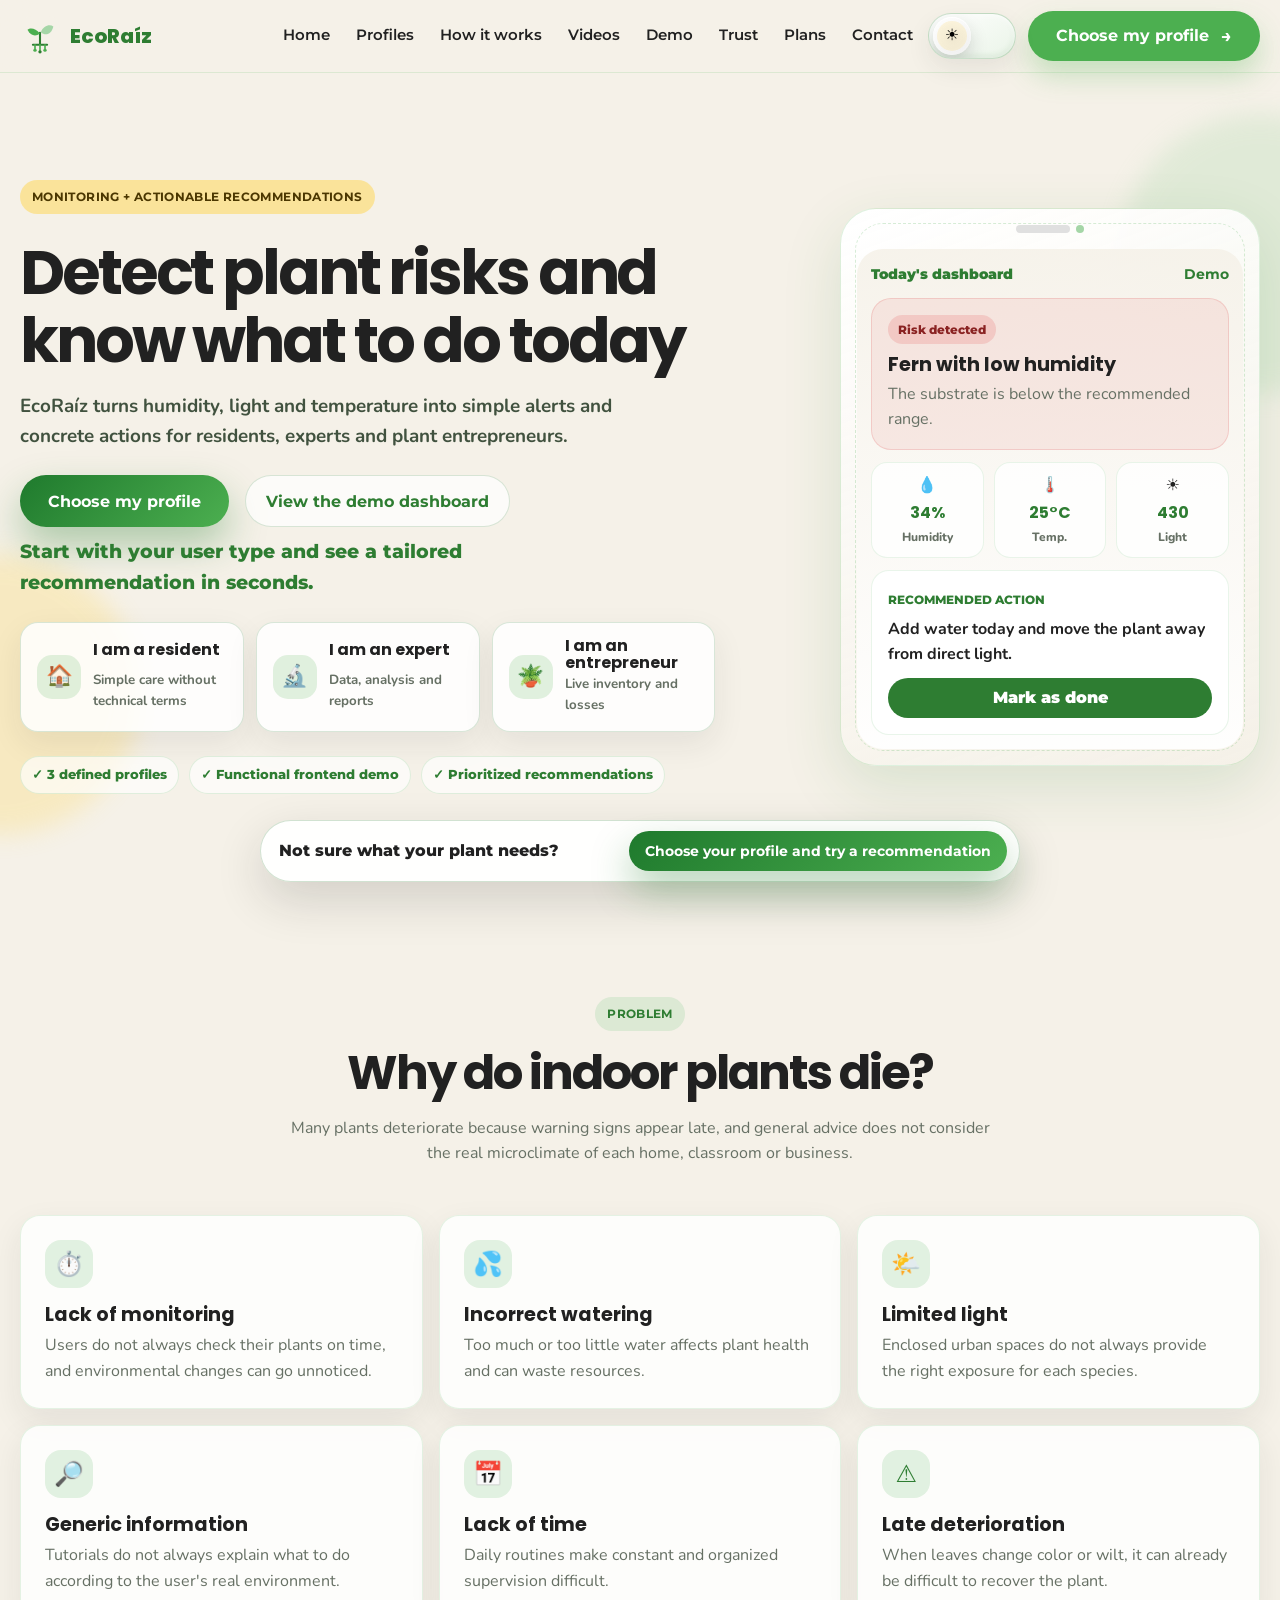
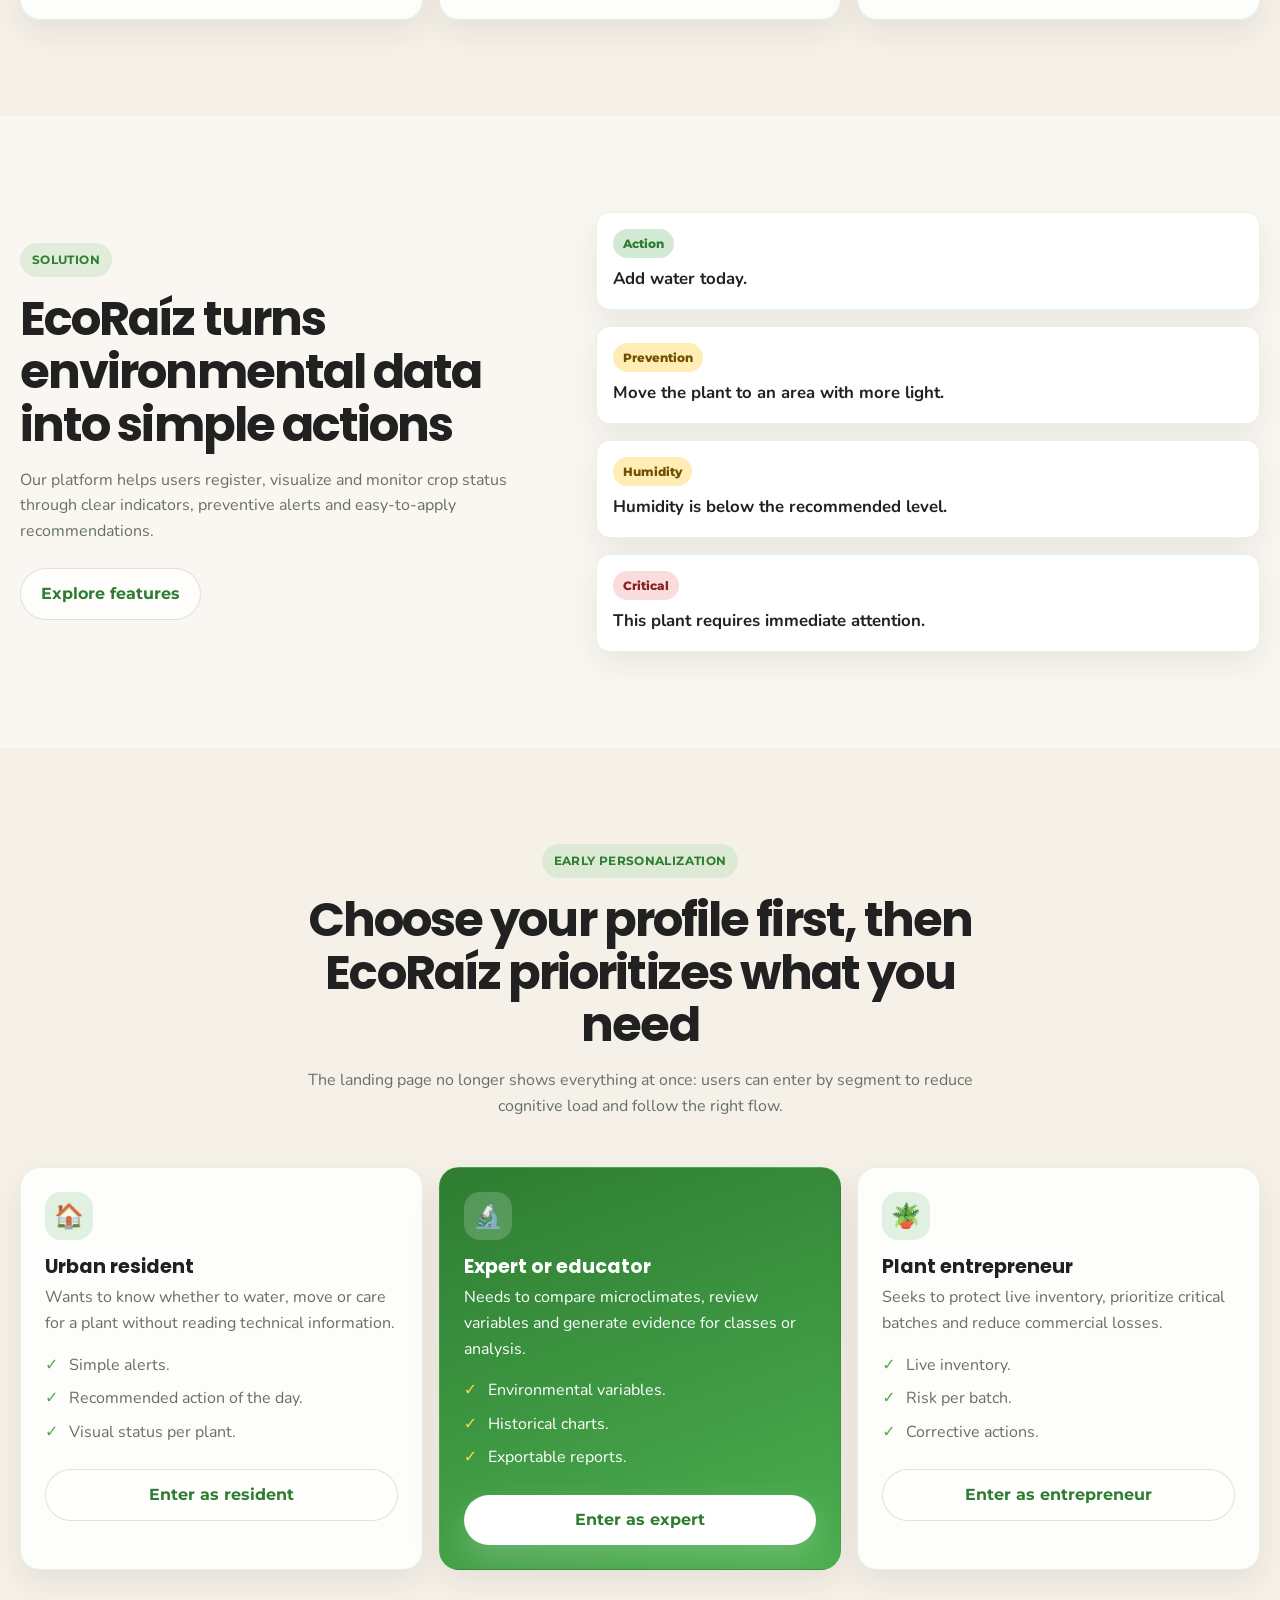
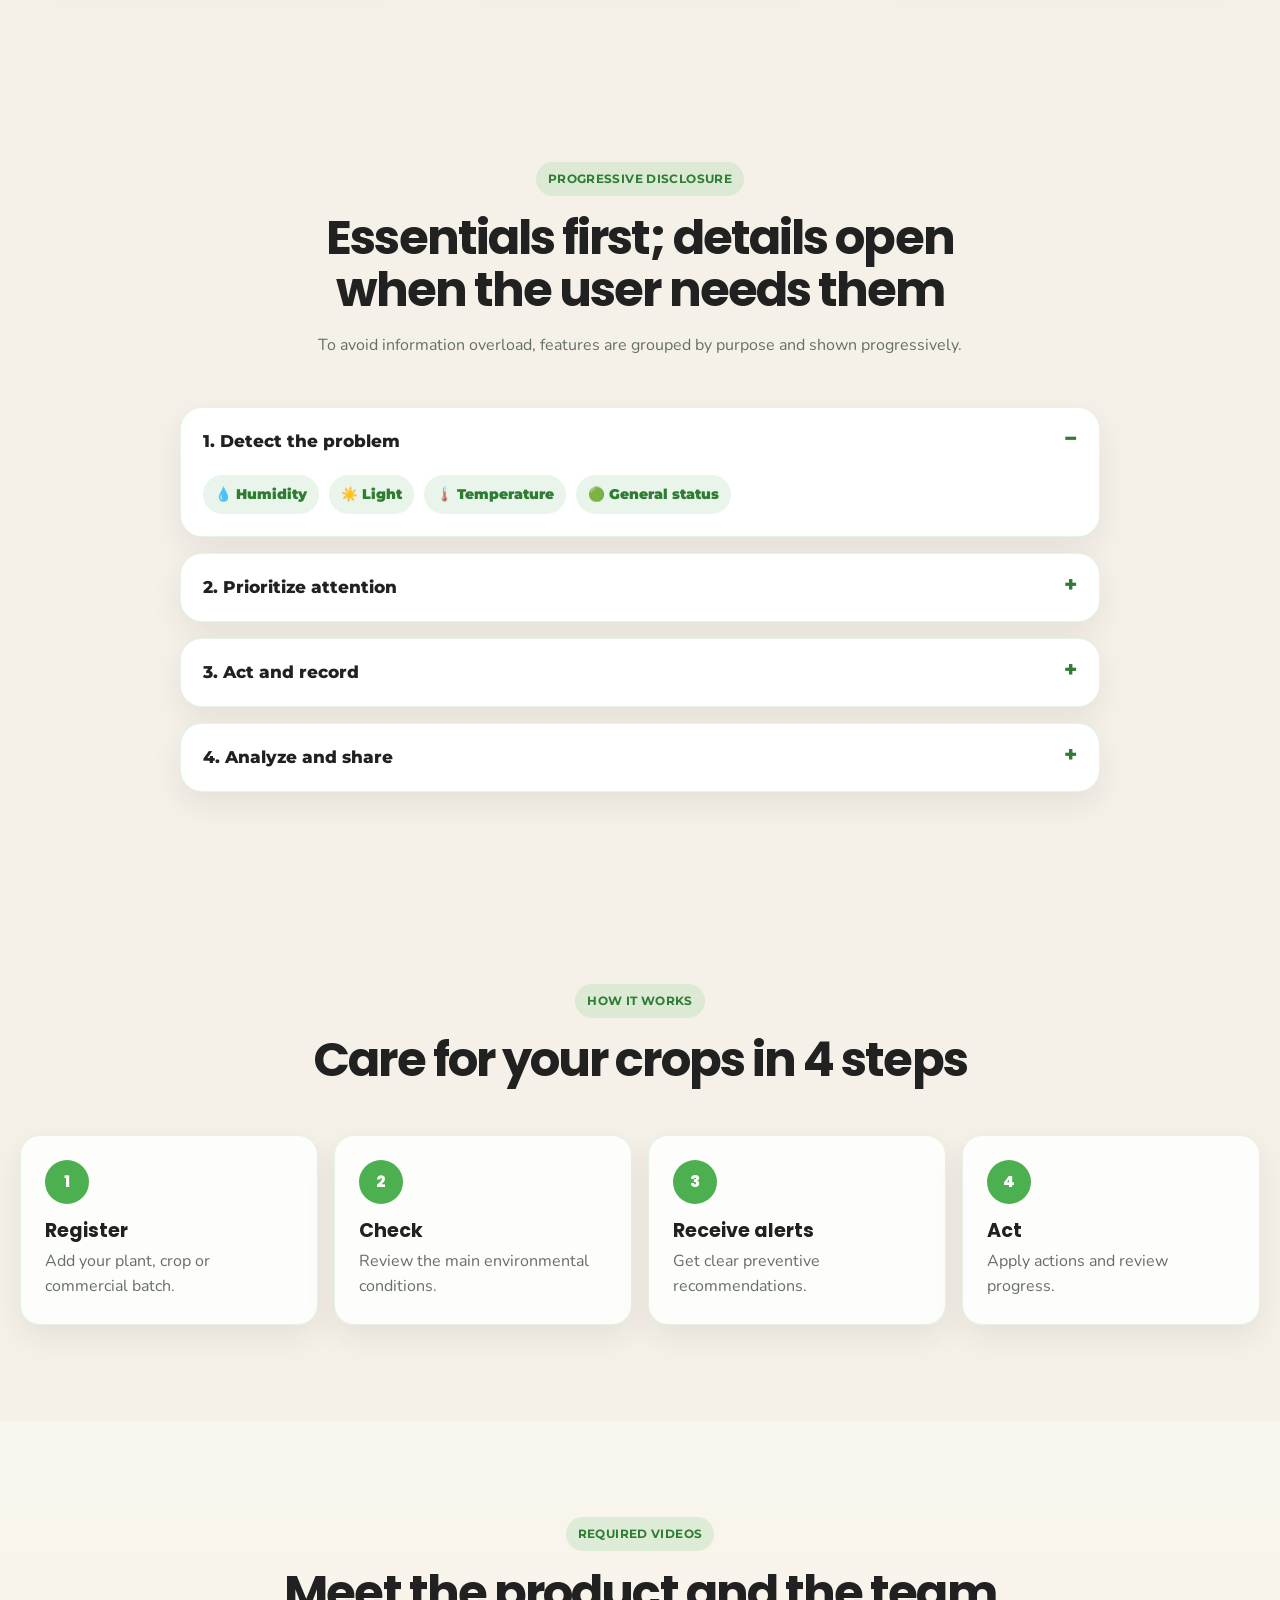
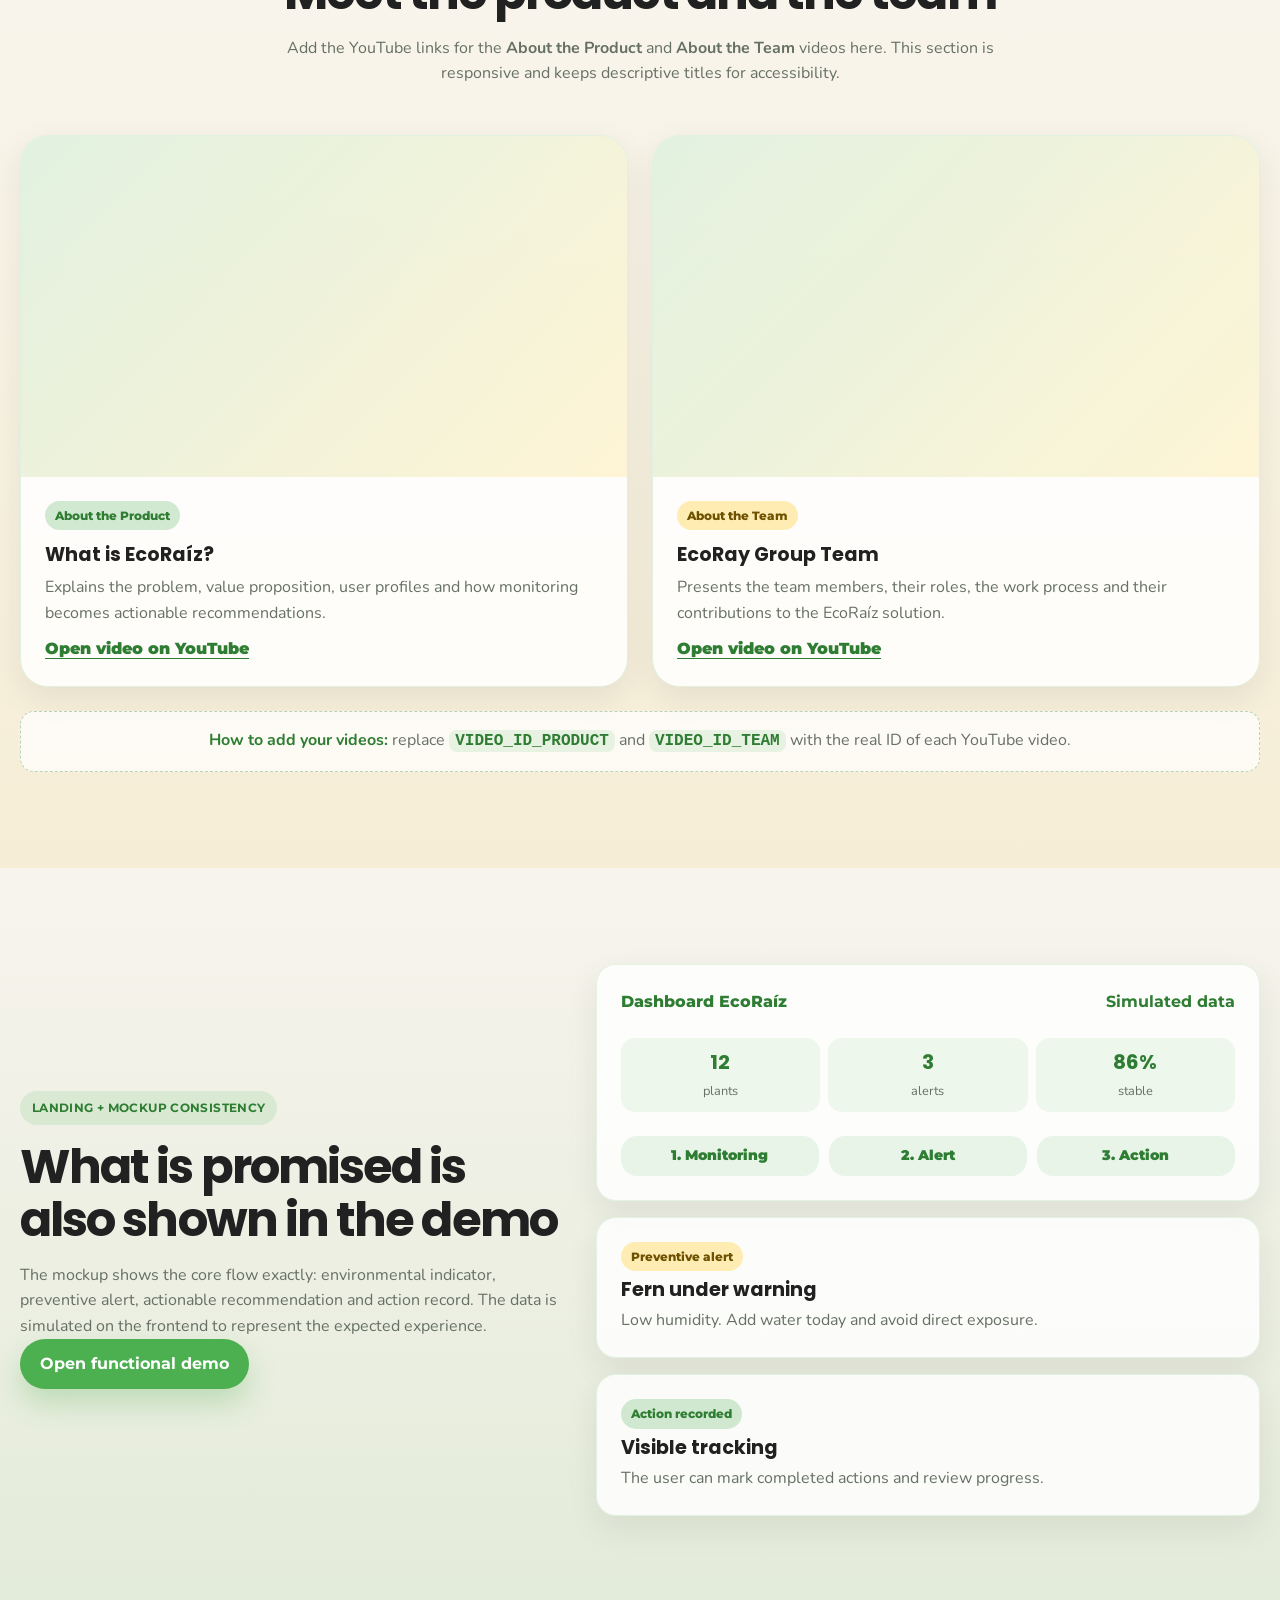
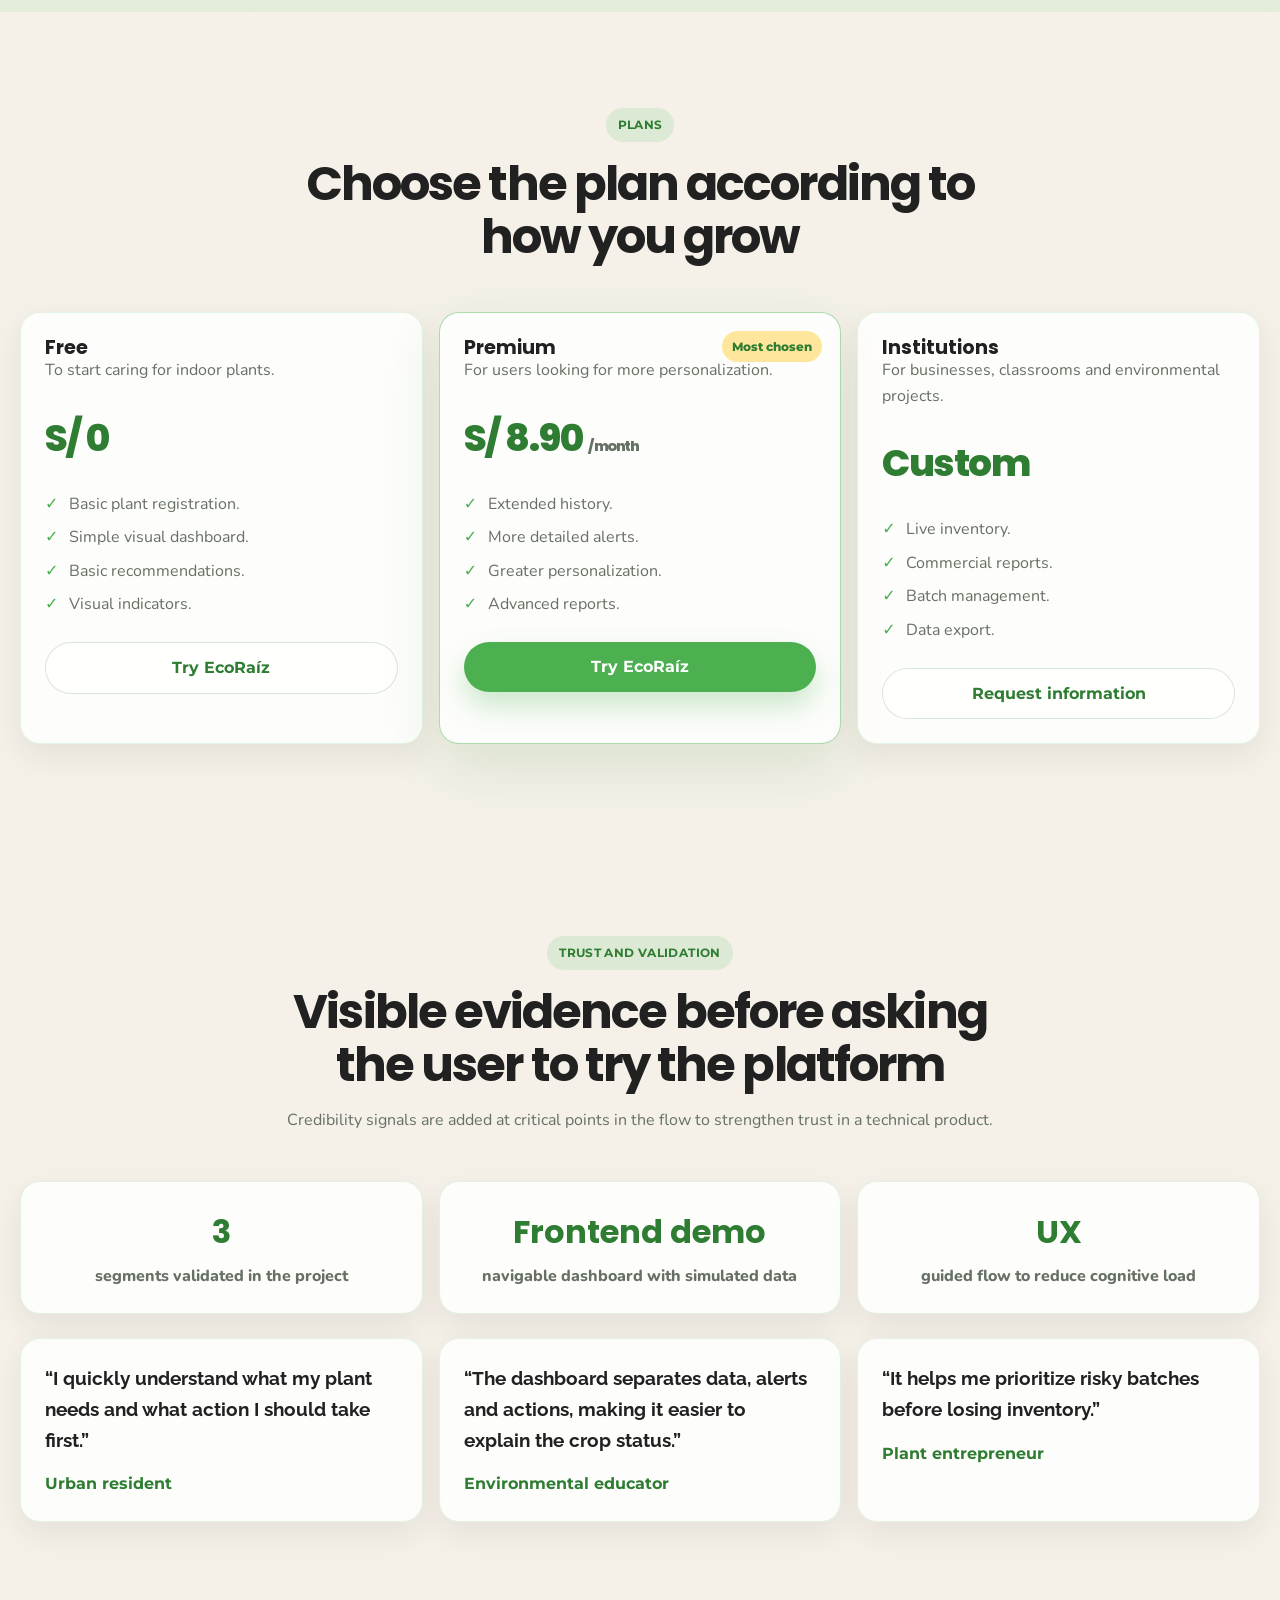
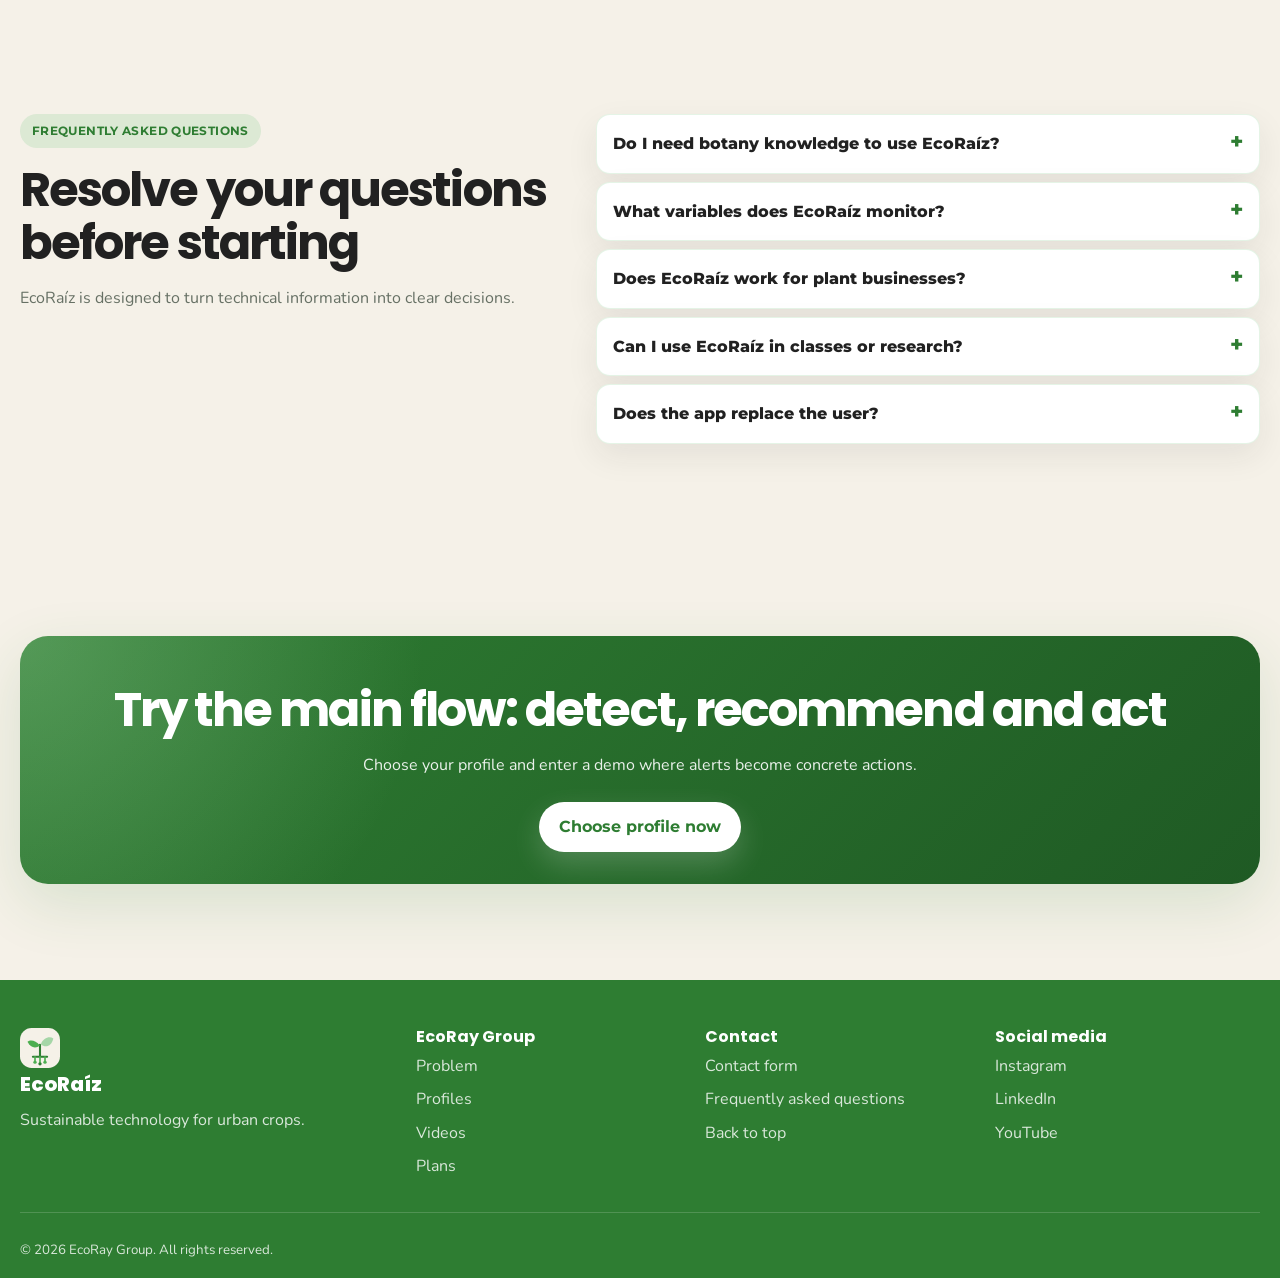
==== commit 7bca15eb: "Update EcoRaiz web" ====
--- a/docs/index.html
+++ b/docs/index.html
@@ -1,10 +1,10 @@
 <!DOCTYPE html>
-<html lang="es">
+<html lang="en">
 <head>
   <meta charset="UTF-8" />
   <meta name="viewport" content="width=device-width, initial-scale=1.0" />
-  <meta name="description" content="EcoRaíz monitorea cultivos de interior y transforma datos ambientales en recomendaciones simples para mantener plantas saludables." />
-  <title>EcoRaíz | Tecnología sostenible para cultivos urbanos</title>
+  <meta name="description" content="EcoRaíz monitors indoor crops and turns environmental data into simple recommendations to keep plants healthy." />
+  <title>EcoRaíz | Sustainable technology for urban crops</title>
   
   <link rel="icon" href="favicon.ico" type="image/x-icon" />
   <link rel="preconnect" href="https://fonts.googleapis.com" />
@@ -17,36 +17,43 @@
     })();
   </script>
   <link rel="stylesheet" href="assets/styles/styles.css" />
+  <noscript><style>.reveal{opacity:1!important;transform:none!important;}</style></noscript>
 </head>
 <body>
   <header class="site-header" id="inicio">
-    <nav class="navbar container" aria-label="Navegación principal">
-      <a class="brand" href="index.html" aria-label="EcoRaíz inicio">
-        <img src="assets/images/logo.svg" alt="Logo EcoRaíz" class="brand-logo" />
+    <nav class="navbar container" aria-label="Main navigation">
+      <a class="brand" href="index.html" aria-label="EcoRaíz home">
+        <img src="assets/images/logo.svg" alt="EcoRaíz logo" class="brand-logo" />
         <span>EcoRaíz</span>
       </a>
 
-      <button class="menu-toggle" type="button" aria-label="Abrir menú" aria-expanded="false">
+      <button class="menu-toggle" type="button" aria-label="Open menu" aria-expanded="false">
         <span></span>
         <span></span>
         <span></span>
       </button>
 
       <div class="nav-menu" id="nav-menu">
-        <a href="#inicio">Inicio</a>
-        <a href="#problema">Problema</a>
-        <a href="#solucion">Solución</a>
-        <a href="#beneficios">Beneficios</a>
-        <a href="#funcionalidades">Funcionalidades</a>
-        <a href="#planes">Planes</a>
-        <a href="contacto.html">Contacto</a>
-        <button class="theme-switch" type="button" data-theme-toggle aria-label="Cambiar a modo oscuro" aria-pressed="false">
+        <a href="#inicio">Home</a>
+        <a href="#perfiles">Profiles</a>
+        <a href="#como-funciona">How it works</a>
+        <a href="#videos">Videos</a>
+        <a href="#demo">Demo</a>
+        <a href="#confianza">Trust</a>
+        <a href="#planes">Plans</a>
+        <a href="contacto.html">Contact</a>
+        <button class="theme-switch" type="button" data-theme-toggle aria-label="Switch to dark mode" aria-pressed="false">
           <span class="theme-switch__knob" aria-hidden="true"><span class="theme-switch__knob-icon">☀️</span></span>
         </button>
-        <a class="btn btn-primary nav-cta" href="app.html">Probar EcoRaíz</a>
+        <a class="btn btn-primary nav-cta" href="#perfiles">Choose my profile</a>
       </div>
     </nav>
   </header>
+
+  <aside class="sticky-conversion-bar" aria-label="Quick demo access">
+    <p>Not sure what your plant needs?</p>
+    <a class="btn btn-primary btn-compact" href="#perfiles">Choose your profile and try a recommendation</a>
+  </aside>
 
   <main>
     <section class="hero section-pad" aria-labelledby="hero-title">
@@ -54,61 +61,66 @@
       <div class="hero-bg-orb orb-two" aria-hidden="true"></div>
       <div class="container hero-grid">
         <div class="hero-content reveal">
-          <span class="eyebrow">Tecnología sostenible para cultivos urbanos</span>
-          <h1 id="hero-title">Cuida tus plantas de interior con ayuda inteligente</h1>
-          <p>EcoRaíz monitorea condiciones como humedad, luz y temperatura para convertir datos ambientales en recomendaciones simples, alertas preventivas y decisiones oportunas.</p>
+          <span class="eyebrow hero-eyebrow">Monitoring + actionable recommendations</span>
+          <h1 id="hero-title">Detect plant risks and know what to do today</h1>
+          <p class="hero-lead">EcoRaíz turns humidity, light and temperature into simple alerts and concrete actions for residents, experts and plant entrepreneurs.</p>
           <div class="hero-actions">
-            <a class="btn btn-primary" href="app.html">Probar EcoRaíz</a>
-            <a class="btn btn-secondary" href="#como-funciona">Ver cómo funciona</a>
-          </div>
-          <div class="hero-stats" aria-label="Indicadores principales">
-            <div>
-              <strong>3</strong>
-              <span>segmentos atendidos</span>
-            </div>
-            <div>
-              <strong>24/7</strong>
-              <span>alertas preventivas</span>
-            </div>
-            <div>
-              <strong>+</strong>
-              <span>decisiones sostenibles</span>
-            </div>
-          </div>
-        </div>
-
-        <div class="hero-visual reveal" aria-label="Vista previa de EcoRaíz">
-          <div class="phone-card">
+            <a class="btn btn-primary btn-hero" href="#perfiles">Choose my profile</a>
+            <a class="btn btn-secondary" href="#demo">View the demo dashboard</a>
+          </div>
+          <p class="cta-microcopy">Start with your user type and see a tailored recommendation in seconds.</p>
+
+          <div class="hero-entry-points" aria-label="Quick profile entry points">
+            <a href="app.html?profile=resident" class="entry-card">
+              <span>🏠</span>
+              <strong>I am a resident</strong>
+              <small>Simple care without technical terms</small>
+            </a>
+            <a href="app.html?profile=expert" class="entry-card">
+              <span>🔬</span>
+              <strong>I am an expert</strong>
+              <small>Data, analysis and reports</small>
+            </a>
+            <a href="app.html?profile=entrepreneur" class="entry-card">
+              <span>🪴</span>
+              <strong>I am an entrepreneur</strong>
+              <small>Live inventory and losses</small>
+            </a>
+          </div>
+
+          <div class="trust-row" aria-label="Trust signals">
+            <span>✓ 3 defined profiles</span>
+            <span>✓ Functional frontend demo</span>
+            <span>✓ Prioritized recommendations</span>
+          </div>
+        </div>
+
+        <div class="hero-visual reveal" aria-label="Actionable EcoRaíz preview">
+          <div class="phone-card action-phone-card">
             <div class="phone-top">
               <span></span>
               <span></span>
             </div>
-            <div class="plant-preview">
-              <img src="assets/images/hero-plant.svg" alt="Ilustración de planta monitoreada" />
-              <div class="plant-status success">
-                <span class="status-dot"></span>
-                Saludable
+            <div class="mockup-screen">
+              <div class="mockup-header">
+                <span>Today's dashboard</span>
+                <strong>Demo</strong>
               </div>
-            </div>
-            <div class="metric-list">
-              <article class="metric-card">
-                <div>
-                  <span class="metric-icon">💧</span>
-                  <p>Humedad</p>
-                </div>
-                <strong>Adecuada</strong>
+              <article class="alert-preview critical-preview">
+                <span class="tag tag-error">Risk detected</span>
+                <h3>Fern with low humidity</h3>
+                <p>The substrate is below the recommended range.</p>
               </article>
-              <article class="metric-card warning-card">
-                <div>
-                  <span class="metric-icon">☀️</span>
-                  <p>Luz</p>
-                </div>
-                <strong>Revisar</strong>
+              <div class="metric-strip">
+                <div><span>💧</span><strong>34%</strong><small>Humidity</small></div>
+                <div><span>🌡️</span><strong>25°C</strong><small>Temp.</small></div>
+                <div><span>☀️</span><strong>430</strong><small>Light</small></div>
+              </div>
+              <article class="recommendation-card priority-action">
+                <span>Recommended action</span>
+                <p>Add water today and move the plant away from direct light.</p>
+                <button type="button" aria-label="Mark action as completed">Mark as done</button>
               </article>
-              <article class="recommendation-card">
-                <span>Recomendación</span>
-                <p>Mueve la planta cerca de una ventana durante la mañana.</p>
-              </article>
             </div>
           </div>
         </div>
@@ -118,40 +130,40 @@
     <section class="section-pad problem" id="problema" aria-labelledby="problem-title">
       <div class="container">
         <div class="section-heading reveal">
-          <span class="eyebrow">Problema</span>
-          <h2 id="problem-title">¿Por qué mueren las plantas en interiores?</h2>
-          <p>Muchas plantas se deterioran porque las señales aparecen tarde y las recomendaciones generales no consideran el microclima real de cada hogar, aula o negocio.</p>
+          <span class="eyebrow">Problem</span>
+          <h2 id="problem-title">Why do indoor plants die?</h2>
+          <p>Many plants deteriorate because warning signs appear late, and general advice does not consider the real microclimate of each home, classroom or business.</p>
         </div>
         <div class="cards-grid problem-grid">
           <article class="info-card reveal">
             <span class="card-icon">⏱️</span>
-            <h3>Falta de monitoreo</h3>
-            <p>El usuario no siempre revisa sus plantas a tiempo y los cambios ambientales pasan desapercibidos.</p>
+            <h3>Lack of monitoring</h3>
+            <p>Users do not always check their plants on time, and environmental changes can go unnoticed.</p>
           </article>
           <article class="info-card reveal">
             <span class="card-icon">💦</span>
-            <h3>Riego incorrecto</h3>
-            <p>El exceso o la falta de agua afecta la salud de la planta y puede generar desperdicio de recursos.</p>
+            <h3>Incorrect watering</h3>
+            <p>Too much or too little water affects plant health and can waste resources.</p>
           </article>
           <article class="info-card reveal">
             <span class="card-icon">🌤️</span>
-            <h3>Luz limitada</h3>
-            <p>Los espacios urbanos cerrados no siempre ofrecen la exposición adecuada para cada especie.</p>
+            <h3>Limited light</h3>
+            <p>Enclosed urban spaces do not always provide the right exposure for each species.</p>
           </article>
           <article class="info-card reveal">
             <span class="card-icon">🔎</span>
-            <h3>Información genérica</h3>
-            <p>Los tutoriales no siempre explican qué hacer según el entorno real del usuario.</p>
+            <h3>Generic information</h3>
+            <p>Tutorials do not always explain what to do according to the user's real environment.</p>
           </article>
           <article class="info-card reveal">
             <span class="card-icon">📅</span>
-            <h3>Falta de tiempo</h3>
-            <p>Las rutinas diarias dificultan una supervisión constante y ordenada.</p>
+            <h3>Lack of time</h3>
+            <p>Daily routines make constant and organized supervision difficult.</p>
           </article>
           <article class="info-card reveal">
             <span class="card-icon">⚠️</span>
-            <h3>Deterioro tardío</h3>
-            <p>Cuando las hojas cambian de color o se marchitan, a veces ya es difícil recuperar la planta.</p>
+            <h3>Late deterioration</h3>
+            <p>When leaves change color or wilt, it can already be difficult to recover the plant.</p>
           </article>
         </div>
       </div>
@@ -160,72 +172,72 @@
     <section class="section-pad solution" id="solucion" aria-labelledby="solution-title">
       <div class="container solution-grid">
         <div class="solution-content reveal">
-          <span class="eyebrow">Solución</span>
-          <h2 id="solution-title">EcoRaíz transforma datos ambientales en acciones simples</h2>
-          <p>Nuestra plataforma permite registrar, visualizar y monitorear el estado de tus cultivos mediante indicadores claros, alertas preventivas y recomendaciones fáciles de aplicar.</p>
-          <a class="btn btn-secondary" href="#funcionalidades">Explorar funcionalidades</a>
-        </div>
-        <div class="recommendation-list reveal" aria-label="Ejemplos de recomendaciones">
+          <span class="eyebrow">Solution</span>
+          <h2 id="solution-title">EcoRaíz turns environmental data into simple actions</h2>
+          <p>Our platform helps users register, visualize and monitor crop status through clear indicators, preventive alerts and easy-to-apply recommendations.</p>
+          <a class="btn btn-secondary" href="#funcionalidades">Explore features</a>
+        </div>
+        <div class="recommendation-list reveal" aria-label="Recommendation examples">
           <article>
-            <span class="tag tag-success">Acción</span>
-            <p>Agrega agua hoy.</p>
+            <span class="tag tag-success">Action</span>
+            <p>Add water today.</p>
           </article>
           <article>
-            <span class="tag tag-warning">Prevención</span>
-            <p>Mueve la planta a una zona con más luz.</p>
+            <span class="tag tag-warning">Prevention</span>
+            <p>Move the plant to an area with more light.</p>
           </article>
           <article>
-            <span class="tag tag-warning">Humedad</span>
-            <p>La humedad está por debajo del nivel recomendado.</p>
+            <span class="tag tag-warning">Humidity</span>
+            <p>Humidity is below the recommended level.</p>
           </article>
           <article>
-            <span class="tag tag-error">Crítico</span>
-            <p>Esta planta requiere atención inmediata.</p>
-          </article>
-        </div>
-      </div>
-    </section>
-
-    <section class="section-pad benefits" id="beneficios" aria-labelledby="benefits-title">
-      <div class="container">
-        <div class="section-heading reveal">
-          <span class="eyebrow">Beneficios por segmento</span>
-          <h2 id="benefits-title">Una experiencia pensada para cada tipo de usuario</h2>
-          <p>EcoRaíz adapta su valor a residentes, expertos y emprendedores que necesitan cuidar cultivos en interiores urbanos.</p>
-        </div>
-        <div class="segment-grid">
+            <span class="tag tag-error">Critical</span>
+            <p>This plant requires immediate attention.</p>
+          </article>
+        </div>
+      </div>
+    </section>
+
+    <section class="section-pad benefits" id="perfiles" aria-labelledby="profiles-title">
+      <div class="container">
+        <div class="section-heading reveal">
+          <span class="eyebrow">Early personalization</span>
+          <h2 id="profiles-title">Choose your profile first, then EcoRaíz prioritizes what you need</h2>
+          <p>The landing page no longer shows everything at once: users can enter by segment to reduce cognitive load and follow the right flow.</p>
+        </div>
+        <div class="segment-grid interactive-segment-grid">
           <article class="segment-card reveal">
             <div class="segment-icon">🏠</div>
-            <h3>Para residentes urbanos</h3>
-            <p>Cuida tus plantas sin necesidad de ser experto.</p>
+            <h3>Urban resident</h3>
+            <p>Wants to know whether to water, move or care for a plant without reading technical information.</p>
             <ul>
-              <li>Alertas fáciles de entender.</li>
-              <li>Recomendaciones simples.</li>
-              <li>Estado visual de cada planta.</li>
-              <li>Menos pérdidas por descuido.</li>
+              <li>Simple alerts.</li>
+              <li>Recommended action of the day.</li>
+              <li>Visual status per plant.</li>
             </ul>
+            <a class="btn btn-secondary segment-cta" href="app.html?profile=resident">Enter as resident</a>
           </article>
           <article class="segment-card featured reveal">
             <div class="segment-icon">🔬</div>
-            <h3>Para expertos y educadores</h3>
-            <p>Monitorea microclimas y analiza datos con mayor claridad.</p>
+            <h3>Expert or educator</h3>
+            <p>Needs to compare microclimates, review variables and generate evidence for classes or analysis.</p>
             <ul>
-              <li>Variables ambientales detalladas.</li>
-              <li>Gráficos históricos.</li>
-              <li>Comparación de microclimas.</li>
-              <li>Exportación de reportes.</li>
+              <li>Environmental variables.</li>
+              <li>Historical charts.</li>
+              <li>Exportable reports.</li>
             </ul>
+            <a class="btn btn-light segment-cta" href="app.html?profile=expert">Enter as expert</a>
           </article>
           <article class="segment-card reveal">
             <div class="segment-icon">🪴</div>
-            <h3>Para emprendedores de plantas</h3>
-            <p>Protege tu inventario vivo y reduce pérdidas económicas.</p>
+            <h3>Plant entrepreneur</h3>
+            <p>Seeks to protect live inventory, prioritize critical batches and reduce commercial losses.</p>
             <ul>
-              <li>Detección de plantas críticas.</li>
-              <li>Panel comercial.</li>
-              <li>Historial de mantenimiento.</li>
-              <li>Estimación de pérdidas potenciales.</li>
+              <li>Live inventory.</li>
+              <li>Risk per batch.</li>
+              <li>Corrective actions.</li>
             </ul>
+            <a class="btn btn-secondary segment-cta" href="app.html?profile=entrepreneur">Enter as entrepreneur</a>
           </article>
         </div>
       </div>
@@ -234,19 +246,45 @@
     <section class="section-pad features" id="funcionalidades" aria-labelledby="features-title">
       <div class="container">
         <div class="section-heading reveal">
-          <span class="eyebrow">Funcionalidades</span>
-          <h2 id="features-title">Todo lo necesario para actuar antes del deterioro</h2>
-        </div>
-        <div class="feature-grid">
-          <article class="feature-card reveal"><span>💧</span><h3>Monitoreo ambiental</h3><p>Humedad, luz y temperatura organizadas en indicadores claros.</p></article>
-          <article class="feature-card reveal"><span>🟢</span><h3>Estado general</h3><p>Saludable, advertencia o crítico con apoyo de texto e íconos.</p></article>
-          <article class="feature-card reveal"><span>🔔</span><h3>Alertas preventivas</h3><p>Avisos oportunos antes de que el daño sea visible.</p></article>
-          <article class="feature-card reveal"><span>✨</span><h3>Recomendaciones</h3><p>Acciones directas, simples y fáciles de aplicar.</p></article>
-          <article class="feature-card reveal"><span>📊</span><h3>Panel visual</h3><p>Resumen del estado de cultivos en una vista clara.</p></article>
-          <article class="feature-card reveal"><span>📝</span><h3>Historial de cuidados</h3><p>Registro de acciones aplicadas y evolución de cada planta.</p></article>
-          <article class="feature-card reveal"><span>📈</span><h3>Gráficos ambientales</h3><p>Tendencias de humedad, luz y temperatura en el tiempo.</p></article>
-          <article class="feature-card reveal"><span>📄</span><h3>Reportes</h3><p>Información lista para análisis, clases o gestión comercial.</p></article>
-          <article class="feature-card reveal"><span>🧾</span><h3>Inventario comercial</h3><p>Control de plantas para venta, alquiler o mantenimiento.</p></article>
+          <span class="eyebrow">Progressive disclosure</span>
+          <h2 id="features-title">Essentials first; details open when the user needs them</h2>
+          <p>To avoid information overload, features are grouped by purpose and shown progressively.</p>
+        </div>
+        <div class="progressive-grid reveal">
+          <details class="feature-disclosure" open>
+            <summary>1. Detect the problem</summary>
+            <div class="feature-list-compact">
+              <span>💧 Humidity</span>
+              <span>☀️ Light</span>
+              <span>🌡️ Temperature</span>
+              <span>🟢 General status</span>
+            </div>
+          </details>
+          <details class="feature-disclosure">
+            <summary>2. Prioritize attention</summary>
+            <div class="feature-list-compact">
+              <span>🔔 Preventive alerts</span>
+              <span>⚠️ Critical risk</span>
+              <span>📌 Priority order</span>
+            </div>
+          </details>
+          <details class="feature-disclosure">
+            <summary>3. Act and record</summary>
+            <div class="feature-list-compact">
+              <span>✨ Recommendations</span>
+              <span>✅ Completed actions</span>
+              <span>📝 Care history</span>
+            </div>
+          </details>
+          <details class="feature-disclosure">
+            <summary>4. Analyze and share</summary>
+            <div class="feature-list-compact">
+              <span>📊 Visual dashboard</span>
+              <span>📈 Charts</span>
+              <span>📄 Reports</span>
+              <span>🧾 Commercial inventory</span>
+            </div>
+          </details>
         </div>
       </div>
     </section>
@@ -254,53 +292,110 @@
     <section class="section-pad how" id="como-funciona" aria-labelledby="how-title">
       <div class="container">
         <div class="section-heading reveal">
-          <span class="eyebrow">Cómo funciona</span>
-          <h2 id="how-title">Cuida tus cultivos en 4 pasos</h2>
+          <span class="eyebrow">How it works</span>
+          <h2 id="how-title">Care for your crops in 4 steps</h2>
         </div>
         <div class="steps">
-          <article class="step-card reveal"><span>1</span><h3>Registra</h3><p>Agrega tu planta, cultivo o lote comercial.</p></article>
-          <article class="step-card reveal"><span>2</span><h3>Consulta</h3><p>Revisa las condiciones ambientales principales.</p></article>
-          <article class="step-card reveal"><span>3</span><h3>Recibe alertas</h3><p>Obtén recomendaciones claras y preventivas.</p></article>
-          <article class="step-card reveal"><span>4</span><h3>Actúa</h3><p>Aplica acciones y revisa la evolución.</p></article>
-        </div>
-      </div>
-    </section>
-
-    <section class="section-pad preview" aria-labelledby="preview-title">
+          <article class="step-card reveal"><span>1</span><h3>Register</h3><p>Add your plant, crop or commercial batch.</p></article>
+          <article class="step-card reveal"><span>2</span><h3>Check</h3><p>Review the main environmental conditions.</p></article>
+          <article class="step-card reveal"><span>3</span><h3>Receive alerts</h3><p>Get clear preventive recommendations.</p></article>
+          <article class="step-card reveal"><span>4</span><h3>Act</h3><p>Apply actions and review progress.</p></article>
+        </div>
+      </div>
+    </section>
+
+
+
+    <section class="section-pad videos" id="videos" aria-labelledby="videos-title">
+      <div class="container">
+        <div class="section-heading reveal">
+          <span class="eyebrow">Required videos</span>
+          <h2 id="videos-title">Meet the product and the team</h2>
+          <p>Add the YouTube links for the <strong>About the Product</strong> and <strong>About the Team</strong> videos here. This section is responsive and keeps descriptive titles for accessibility.</p>
+        </div>
+
+        <div class="video-grid">
+          <article class="video-card reveal" aria-labelledby="video-product-title">
+            <div class="video-frame">
+              <!-- Replace VIDEO_ID_PRODUCT with your YouTube video ID.
+                   Ejemplo: if your link is https://www.youtube.com/watch?v=ABC123, use ABC123. -->
+              <iframe
+                src="https://www.youtube.com/embed/VIDEO_ID_PRODUCT"
+                title="EcoRaíz About the Product video"
+                loading="lazy"
+                allow="accelerometer; autoplay; clipboard-write; encrypted-media; gyroscope; picture-in-picture; web-share"
+                allowfullscreen>
+              </iframe>
+            </div>
+            <div class="video-copy">
+              <span class="tag tag-success">About the Product</span>
+              <h3 id="video-product-title">What is EcoRaíz?</h3>
+              <p>Explains the problem, value proposition, user profiles and how monitoring becomes actionable recommendations.</p>
+              <a class="video-link" href="https://www.youtube.com/watch?v=VIDEO_ID_PRODUCT" target="_blank" rel="noopener noreferrer">Open video on YouTube</a>
+            </div>
+          </article>
+
+          <article class="video-card reveal" aria-labelledby="video-team-title">
+            <div class="video-frame">
+              <!-- Replace VIDEO_ID_TEAM with your YouTube video ID.
+                   Ejemplo: if your link is https://youtu.be/XYZ789, usa XYZ789. -->
+              <iframe
+                src="https://www.youtube.com/embed/VIDEO_ID_TEAM"
+                title="EcoRaíz About the Team video"
+                loading="lazy"
+                allow="accelerometer; autoplay; clipboard-write; encrypted-media; gyroscope; picture-in-picture; web-share"
+                allowfullscreen>
+              </iframe>
+            </div>
+            <div class="video-copy">
+              <span class="tag tag-warning">About the Team</span>
+              <h3 id="video-team-title">EcoRay Group Team</h3>
+              <p>Presents the team members, their roles, the work process and their contributions to the EcoRaíz solution.</p>
+              <a class="video-link" href="https://www.youtube.com/watch?v=VIDEO_ID_TEAM" target="_blank" rel="noopener noreferrer">Open video on YouTube</a>
+            </div>
+          </article>
+        </div>
+
+        <div class="video-help reveal" role="note" aria-label="Instructions for adding YouTube videos">
+          <strong>How to add your videos:</strong> replace <code>VIDEO_ID_PRODUCT</code> and <code>VIDEO_ID_TEAM</code> with the real ID of each YouTube video.
+        </div>
+      </div>
+    </section>
+
+    <section class="section-pad preview" id="demo" aria-labelledby="preview-title">
       <div class="container preview-grid">
         <div class="preview-content reveal">
-          <span class="eyebrow">Vista previa</span>
-          <h2 id="preview-title">Una plataforma visual, clara y accionable</h2>
-          <p>EcoRaíz organiza indicadores, alertas y recomendaciones en pantallas simples para que cada usuario encuentre rápido lo que necesita.</p>
-        </div>
-        <div class="ui-showcase reveal" aria-label="Simulación de pantallas de EcoRaíz">
-          <div class="panel-card main-panel">
+          <span class="eyebrow">Landing + mockup consistency</span>
+          <h2 id="preview-title">What is promised is also shown in the demo</h2>
+          <p>The mockup shows the core flow exactly: environmental indicator, preventive alert, actionable recommendation and action record. The data is simulated on the frontend to represent the expected experience.</p>
+          <a class="btn btn-primary" href="app.html">Open functional demo</a>
+        </div>
+        <div class="ui-showcase reveal" aria-label="EcoRaíz screen simulation">
+          <div class="panel-card main-panel aligned-panel">
             <div class="panel-header">
-              <span>Panel principal</span>
-              <strong>Hoy</strong>
+              <span>Dashboard EcoRaíz</span>
+              <strong>Simulated data</strong>
             </div>
             <div class="panel-kpis">
-              <div><strong>12</strong><span>plantas</span></div>
-              <div><strong>3</strong><span>alertas</span></div>
-              <div><strong>86%</strong><span>estables</span></div>
-            </div>
-            <div class="bar-chart" aria-hidden="true">
-              <span style="height: 46%"></span>
-              <span style="height: 70%"></span>
-              <span style="height: 58%"></span>
-              <span style="height: 82%"></span>
-              <span style="height: 62%"></span>
+              <div><strong>12</strong><span>plants</span></div>
+              <div><strong>3</strong><span>alerts</span></div>
+              <div><strong>86%</strong><span>stable</span></div>
+            </div>
+            <div class="demo-flow">
+              <span>1. Monitoring</span>
+              <span>2. Alert</span>
+              <span>3. Action</span>
             </div>
           </div>
           <div class="panel-card alert-panel">
-            <span class="tag tag-warning">Alerta preventiva</span>
-            <h3>Helecho en advertencia</h3>
-            <p>Humedad baja. Agrega agua hoy y evita exposición directa.</p>
+            <span class="tag tag-warning">Preventive alert</span>
+            <h3>Fern under warning</h3>
+            <p>Low humidity. Add water today and avoid direct exposure.</p>
           </div>
           <div class="panel-card inventory-panel">
-            <span class="tag tag-success">Inventario</span>
-            <h3>Listas para venta</h3>
-            <p>8 plantas saludables y 2 en recuperación.</p>
+            <span class="tag tag-success">Action recorded</span>
+            <h3>Visible tracking</h3>
+            <p>The user can mark completed actions and review progress.</p>
           </div>
         </div>
       </div>
@@ -309,69 +404,84 @@
     <section class="section-pad pricing" id="planes" aria-labelledby="pricing-title">
       <div class="container">
         <div class="section-heading reveal">
-          <span class="eyebrow">Planes</span>
-          <h2 id="pricing-title">Elige el plan según tu forma de cultivar</h2>
+          <span class="eyebrow">Plans</span>
+          <h2 id="pricing-title">Choose the plan according to how you grow</h2>
         </div>
         <div class="pricing-grid">
           <article class="price-card reveal">
-            <h3>Gratuito</h3>
-            <p>Para empezar a cuidar plantas de interior.</p>
+            <h3>Free</h3>
+            <p>To start caring for indoor plants.</p>
             <div class="price">S/ 0</div>
             <ul>
-              <li>Registro básico de plantas.</li>
-              <li>Panel visual simple.</li>
-              <li>Recomendaciones básicas.</li>
-              <li>Indicadores visuales.</li>
+              <li>Basic plant registration.</li>
+              <li>Simple visual dashboard.</li>
+              <li>Basic recommendations.</li>
+              <li>Visual indicators.</li>
             </ul>
-            <a class="btn btn-secondary" href="app.html">Probar EcoRaíz</a>
+            <a class="btn btn-secondary" href="app.html">Try EcoRaíz</a>
           </article>
           <article class="price-card popular reveal">
-            <span class="popular-badge">Más elegido</span>
+            <span class="popular-badge">Most chosen</span>
             <h3>Premium</h3>
-            <p>Para usuarios que buscan más personalización.</p>
-            <div class="price">S/ 8.90 <small>/ mes</small></div>
+            <p>For users looking for more personalization.</p>
+            <div class="price">S/ 8.90 <small>/ month</small></div>
             <ul>
-              <li>Historial extendido.</li>
-              <li>Alertas más detalladas.</li>
-              <li>Mayor personalización.</li>
-              <li>Reportes avanzados.</li>
+              <li>Extended history.</li>
+              <li>More detailed alerts.</li>
+              <li>Greater personalization.</li>
+              <li>Advanced reports.</li>
             </ul>
-            <a class="btn btn-primary" href="app.html">Probar EcoRaíz</a>
+            <a class="btn btn-primary" href="app.html">Try EcoRaíz</a>
           </article>
           <article class="price-card reveal">
-            <h3>Instituciones</h3>
-            <p>Para negocios, aulas y proyectos ambientales.</p>
-            <div class="price">A medida</div>
+            <h3>Institutions</h3>
+            <p>For businesses, classrooms and environmental projects.</p>
+            <div class="price">Custom</div>
             <ul>
-              <li>Inventario vivo.</li>
-              <li>Reportes comerciales.</li>
-              <li>Gestión de lotes.</li>
-              <li>Exportación de datos.</li>
+              <li>Live inventory.</li>
+              <li>Commercial reports.</li>
+              <li>Batch management.</li>
+              <li>Data export.</li>
             </ul>
-            <a class="btn btn-secondary" href="contacto.html">Solicitar información</a>
-          </article>
-        </div>
-      </div>
-    </section>
-
-    <section class="section-pad testimonials" aria-labelledby="testimonials-title">
-      <div class="container">
-        <div class="section-heading reveal">
-          <span class="eyebrow">Testimonios</span>
-          <h2 id="testimonials-title">Lo que EcoRaíz busca resolver</h2>
+            <a class="btn btn-secondary" href="contacto.html">Request information</a>
+          </article>
+        </div>
+      </div>
+    </section>
+
+    <section class="section-pad testimonials" id="confianza" aria-labelledby="trust-title">
+      <div class="container">
+        <div class="section-heading reveal">
+          <span class="eyebrow">Trust and validation</span>
+          <h2 id="trust-title">Visible evidence before asking the user to try the platform</h2>
+          <p>Credibility signals are added at critical points in the flow to strengthen trust in a technical product.</p>
+        </div>
+        <div class="proof-grid reveal" aria-label="Trust evidence">
+          <article class="proof-card">
+            <strong>3</strong>
+            <span>segments validated in the project</span>
+          </article>
+          <article class="proof-card">
+            <strong>Frontend demo</strong>
+            <span>navigable dashboard with simulated data</span>
+          </article>
+          <article class="proof-card">
+            <strong>UX</strong>
+            <span>guided flow to reduce cognitive load</span>
+          </article>
         </div>
         <div class="testimonial-grid">
           <article class="testimonial-card reveal">
-            <p>“Ahora sé cuándo regar mis plantas sin tener que adivinar.”</p>
-            <strong>Residente urbano</strong>
+            <p>“I quickly understand what my plant needs and what action I should take first.”</p>
+            <strong>Urban resident</strong>
           </article>
           <article class="testimonial-card reveal">
-            <p>“Los gráficos me ayudan a explicar mejor el comportamiento de los cultivos.”</p>
-            <strong>Educador ambiental</strong>
+            <p>“The dashboard separates data, alerts and actions, making it easier to explain the crop status.”</p>
+            <strong>Environmental educator</strong>
           </article>
           <article class="testimonial-card reveal">
-            <p>“Las alertas preventivas me ayudan a reducir pérdidas en mi negocio.”</p>
-            <strong>Emprendedor de plantas</strong>
+            <p>“It helps me prioritize risky batches before losing inventory.”</p>
+            <strong>Plant entrepreneur</strong>
           </article>
         </div>
       </div>
@@ -380,30 +490,30 @@
     <section class="section-pad faq" aria-labelledby="faq-title">
       <div class="container faq-grid">
         <div class="faq-intro reveal">
-          <span class="eyebrow">Preguntas frecuentes</span>
-          <h2 id="faq-title">Resuelve tus dudas antes de empezar</h2>
-          <p>EcoRaíz está diseñado para que la información técnica se convierta en decisiones claras.</p>
+          <span class="eyebrow">Frequently asked questions</span>
+          <h2 id="faq-title">Resolve your questions before starting</h2>
+          <p>EcoRaíz is designed to turn technical information into clear decisions.</p>
         </div>
         <div class="faq-list reveal">
           <details>
-            <summary>¿Necesito saber de botánica para usar EcoRaíz?</summary>
-            <p>No. EcoRaíz está diseñado para usuarios sin conocimientos técnicos.</p>
+            <summary>Do I need botany knowledge to use EcoRaíz?</summary>
+            <p>No. EcoRaíz is designed for users without technical knowledge.</p>
           </details>
           <details>
-            <summary>¿Qué variables monitorea EcoRaíz?</summary>
-            <p>Humedad, luz, temperatura y estado general del cultivo.</p>
+            <summary>What variables does EcoRaíz monitor?</summary>
+            <p>Humidity, light, temperature and general crop status.</p>
           </details>
           <details>
-            <summary>¿EcoRaíz sirve para negocios de plantas?</summary>
-            <p>Sí. Permite gestionar inventario vivo, detectar riesgos y reducir pérdidas.</p>
+            <summary>Does EcoRaíz work for plant businesses?</summary>
+            <p>Yes. It helps manage live inventory, detect risks and reduce losses.</p>
           </details>
           <details>
-            <summary>¿Puedo usar EcoRaíz en clases o investigaciones?</summary>
-            <p>Sí. Cuenta con paneles visuales, gráficos históricos y reportes.</p>
+            <summary>Can I use EcoRaíz in classes or research?</summary>
+            <p>Yes. It includes visual dashboards, historical charts and reports.</p>
           </details>
           <details>
-            <summary>¿La app reemplaza al usuario?</summary>
-            <p>No. Ayuda a tomar mejores decisiones, pero el usuario mantiene el control final.</p>
+            <summary>Does the app replace the user?</summary>
+            <p>No. It helps make better decisions, but the user keeps final control.</p>
           </details>
         </div>
       </div>
@@ -411,9 +521,9 @@
 
     <section class="cta section-pad" aria-labelledby="cta-title">
       <div class="container cta-card reveal">
-        <h2 id="cta-title">Empieza a cuidar tus cultivos con decisiones inteligentes</h2>
-        <p>EcoRaíz te ayuda a prevenir daños, ahorrar recursos y mantener tus plantas saludables desde una plataforma simple, visual y accesible.</p>
-        <a class="btn btn-light" href="app.html">Probar EcoRaíz</a>
+        <h2 id="cta-title">Try the main flow: detect, recommend and act</h2>
+        <p>Choose your profile and enter a demo where alerts become concrete actions.</p>
+        <a class="btn btn-light" href="#perfiles">Choose profile now</a>
       </div>
     </section>
   </main>
@@ -422,32 +532,33 @@
     <div class="container footer-grid">
       <div>
         <a class="brand footer-brand" href="index.html">
-          <img src="assets/images/logo.svg" alt="Logo EcoRaíz" class="brand-logo" />
+          <img src="assets/images/logo.svg" alt="EcoRaíz logo" class="brand-logo" />
           <span>EcoRaíz</span>
         </a>
-        <p>Tecnología sostenible para cultivos urbanos.</p>
+        <p>Sustainable technology for urban crops.</p>
       </div>
       <div>
         <h3>EcoRay Group</h3>
-        <a href="#problema">Problema</a>
-        <a href="#beneficios">Beneficios</a>
-        <a href="#planes">Planes</a>
+        <a href="#problema">Problem</a>
+        <a href="#perfiles">Profiles</a>
+        <a href="#videos">Videos</a>
+        <a href="#planes">Plans</a>
       </div>
       <div>
-        <h3>Contacto</h3>
-        <a href="contacto.html">Formulario de contacto</a>
-        <a href="#faq-title">Preguntas frecuentes</a>
-        <a href="#inicio">Volver arriba</a>
+        <h3>Contact</h3>
+        <a href="contacto.html">Contact form</a>
+        <a href="#faq-title">Frequently asked questions</a>
+        <a href="#inicio">Back to top</a>
       </div>
       <div>
-        <h3>Redes</h3>
-        <a href="#" aria-label="Instagram de EcoRaíz">Instagram</a>
-        <a href="#" aria-label="LinkedIn de EcoRaíz">LinkedIn</a>
-        <a href="#" aria-label="YouTube de EcoRaíz">YouTube</a>
+        <h3>Social media</h3>
+        <a href="#" aria-label="EcoRaíz Instagram">Instagram</a>
+        <a href="#" aria-label="EcoRaíz LinkedIn">LinkedIn</a>
+        <a href="#" aria-label="EcoRaíz YouTube">YouTube</a>
       </div>
     </div>
     <div class="footer-bottom container">
-      <small>© 2026 EcoRay Group. Todos los derechos reservados.</small>
+      <small>© 2026 EcoRay Group. All rights reserved.</small>
     </div>
   </footer>
 
--- a/docs/assets/styles/styles.css
+++ b/docs/assets/styles/styles.css
@@ -1402,7 +1402,7 @@
   }
 }
 
-/* Ajustes de navegación solicitados: botón CTA amplio y switch claro/oscuro tipo pill */
+/* Navigation adjustments: wide CTA button and light/dark pill switch */
 .container {
   width: min(1240px, calc(100% - 32px));
 }
@@ -1555,3 +1555,442 @@
     transform: translateX(40px);
   }
 }
+
+/* TB2 adjustments based on instructor feedback: visual hierarchy, CTA, segmentation, disclosure and trust */
+.hero-eyebrow {
+  background: rgba(255, 213, 79, 0.5);
+  color: #4b3700;
+}
+
+.hero-lead {
+  max-width: 680px;
+  color: #41523f;
+  font-size: clamp(1.08rem, 2vw, 1.26rem);
+  font-weight: 700;
+}
+
+.btn-hero,
+.btn-primary.btn-compact {
+  background: linear-gradient(135deg, #1f7a2d, #4caf50);
+  box-shadow: 0 18px 38px rgba(31, 122, 45, 0.34);
+}
+
+.btn-hero {
+  min-height: 52px;
+  padding-inline: 28px;
+  font-size: 1rem;
+}
+
+.cta-microcopy {
+  margin-top: 10px;
+  color: var(--green-dark);
+  font-family: "Montserrat", sans-serif;
+  font-size: 0.92rem;
+  font-weight: 800;
+}
+
+.hero-entry-points {
+  display: grid;
+  gap: 12px;
+  margin-top: var(--space-4);
+}
+
+.entry-card {
+  display: grid;
+  grid-template-columns: auto 1fr;
+  column-gap: 12px;
+  row-gap: 2px;
+  align-items: center;
+  padding: 14px 16px;
+  border: 1px solid rgba(46, 125, 50, 0.18);
+  border-radius: 18px;
+  background: rgba(255, 255, 255, 0.86);
+  box-shadow: var(--shadow-soft);
+  transition: transform 0.25s ease, border-color 0.25s ease, box-shadow 0.25s ease;
+}
+
+.entry-card:hover,
+.entry-card:focus-visible {
+  transform: translateY(-3px);
+  border-color: var(--green);
+  box-shadow: var(--shadow);
+  outline: none;
+}
+
+.entry-card span {
+  grid-row: span 2;
+  display: grid;
+  place-items: center;
+  width: 44px;
+  height: 44px;
+  border-radius: 15px;
+  background: rgba(165, 214, 167, 0.35);
+  font-size: 1.35rem;
+}
+
+.entry-card strong {
+  color: var(--black);
+  font-family: "Poppins", sans-serif;
+  line-height: 1.1;
+}
+
+.entry-card small {
+  color: var(--muted);
+  font-weight: 700;
+}
+
+.trust-row {
+  display: flex;
+  flex-wrap: wrap;
+  gap: 10px;
+  margin-top: var(--space-4);
+}
+
+.trust-row span {
+  display: inline-flex;
+  padding: 8px 11px;
+  border: 1px solid rgba(76, 175, 80, 0.16);
+  border-radius: 999px;
+  background: rgba(255, 255, 255, 0.66);
+  color: var(--green-dark);
+  font-family: "Montserrat", sans-serif;
+  font-size: 0.8rem;
+  font-weight: 800;
+}
+
+.sticky-conversion-bar {
+  position: fixed;
+  left: 50%;
+  bottom: 18px;
+  z-index: 90;
+  width: min(760px, calc(100% - 32px));
+  display: flex;
+  align-items: center;
+  justify-content: space-between;
+  gap: 14px;
+  padding: 10px 12px 10px 18px;
+  border: 1px solid rgba(46, 125, 50, 0.22);
+  border-radius: 999px;
+  background: rgba(255, 255, 255, 0.94);
+  box-shadow: 0 18px 48px rgba(33, 33, 33, 0.16);
+  transform: translateX(-50%);
+  backdrop-filter: blur(14px);
+}
+
+.sticky-conversion-bar p {
+  color: var(--black);
+  font-family: "Montserrat", sans-serif;
+  font-weight: 800;
+}
+
+.btn-compact {
+  min-height: 40px;
+  padding: 9px 16px;
+  font-size: 0.86rem;
+}
+
+.mockup-screen {
+  position: relative;
+  z-index: 1;
+  display: grid;
+  gap: 12px;
+  padding: 14px;
+  background: linear-gradient(180deg, rgba(245,241,232,0.86), rgba(255,255,255,0.92));
+  border-radius: 26px;
+}
+
+.mockup-header,
+.metric-strip,
+.demo-flow {
+  display: flex;
+  align-items: center;
+  justify-content: space-between;
+  gap: 10px;
+}
+
+.mockup-header {
+  color: var(--green-dark);
+  font-family: "Montserrat", sans-serif;
+  font-size: 0.9rem;
+  font-weight: 900;
+}
+
+.alert-preview {
+  padding: var(--space-3);
+  border-radius: 20px;
+  background: rgba(229, 115, 115, 0.12);
+  border: 1px solid rgba(229, 115, 115, 0.24);
+}
+
+.alert-preview h3 {
+  margin: 10px 0 6px;
+}
+
+.metric-strip {
+  display: grid;
+  grid-template-columns: repeat(3, 1fr);
+}
+
+.metric-strip div {
+  display: grid;
+  gap: 2px;
+  justify-items: center;
+  padding: 10px 8px;
+  border-radius: 16px;
+  background: rgba(255,255,255,0.78);
+  border: 1px solid rgba(76, 175, 80, 0.12);
+}
+
+.metric-strip strong {
+  color: var(--green-dark);
+  font-family: "Poppins", sans-serif;
+}
+
+.metric-strip small {
+  color: var(--muted);
+  font-size: 0.75rem;
+  font-weight: 800;
+}
+
+.priority-action button {
+  width: 100%;
+  min-height: 40px;
+  margin-top: 10px;
+  border: 0;
+  border-radius: 999px;
+  background: var(--green-dark);
+  color: var(--white);
+  font-family: "Montserrat", sans-serif;
+  font-weight: 900;
+  cursor: pointer;
+}
+
+.segment-cta {
+  width: 100%;
+  margin-top: var(--space-4);
+}
+
+.progressive-grid {
+  display: grid;
+  gap: var(--space-3);
+  max-width: 920px;
+  margin: 0 auto;
+}
+
+.feature-disclosure {
+  border-radius: 22px;
+}
+
+.feature-disclosure summary {
+  padding: 20px 22px;
+  font-size: 1.05rem;
+}
+
+.feature-list-compact {
+  display: flex;
+  flex-wrap: wrap;
+  gap: 10px;
+  padding: 0 22px 22px;
+}
+
+.feature-list-compact span,
+.demo-flow span {
+  display: inline-flex;
+  padding: 9px 12px;
+  border-radius: 999px;
+  background: rgba(165, 214, 167, 0.24);
+  color: var(--green-dark);
+  font-family: "Montserrat", sans-serif;
+  font-size: 0.85rem;
+  font-weight: 900;
+}
+
+.aligned-panel {
+  min-height: 220px;
+}
+
+.demo-flow {
+  align-items: stretch;
+  margin-top: var(--space-4);
+}
+
+.demo-flow span {
+  flex: 1;
+  justify-content: center;
+  border-radius: 16px;
+}
+
+.proof-grid {
+  display: grid;
+  gap: var(--space-3);
+  margin-bottom: var(--space-4);
+}
+
+.proof-card {
+  display: grid;
+  gap: 6px;
+  padding: var(--space-4);
+  border: 1px solid rgba(76, 175, 80, 0.16);
+  border-radius: var(--radius-lg);
+  background: rgba(255, 255, 255, 0.82);
+  box-shadow: var(--shadow-soft);
+  text-align: center;
+}
+
+.proof-card strong {
+  color: var(--green-dark);
+  font-family: "Poppins", sans-serif;
+  font-size: clamp(1.5rem, 4vw, 2rem);
+}
+
+.proof-card span {
+  color: var(--muted);
+  font-weight: 800;
+}
+
+html[data-theme="dark"] .hero-lead {
+  color: #d5e3d2;
+}
+
+html[data-theme="dark"] .entry-card,
+html[data-theme="dark"] .trust-row span,
+html[data-theme="dark"] .sticky-conversion-bar,
+html[data-theme="dark"] .proof-card,
+html[data-theme="dark"] .mockup-screen,
+html[data-theme="dark"] .metric-strip div {
+  background: rgba(24, 39, 29, 0.94);
+  border-color: rgba(165, 214, 167, 0.18);
+}
+
+html[data-theme="dark"] .sticky-conversion-bar p {
+  color: var(--black);
+}
+
+html[data-theme="dark"] .priority-action button {
+  background: #4caf50;
+  color: #ffffff;
+}
+
+@media (min-width: 640px) {
+  .hero-entry-points,
+  .proof-grid {
+    grid-template-columns: repeat(3, 1fr);
+  }
+}
+
+@media (max-width: 760px) {
+  .sticky-conversion-bar {
+    align-items: stretch;
+    flex-direction: column;
+    border-radius: 24px;
+    text-align: center;
+  }
+
+  .sticky-conversion-bar .btn {
+    width: 100%;
+  }
+}
+
+@media (max-width: 520px) {
+  .hero-stats,
+  .metric-strip,
+  .demo-flow {
+    grid-template-columns: 1fr;
+  }
+}
+
+/* About the Product and About the Team video section */
+.videos {
+  background: linear-gradient(180deg, rgba(255, 255, 255, 0.34), rgba(255, 213, 79, 0.12));
+}
+
+.video-grid {
+  display: grid;
+  gap: var(--space-4);
+}
+
+.video-card {
+  overflow: hidden;
+  background: rgba(255, 255, 255, 0.86);
+  border: 1px solid rgba(76, 175, 80, 0.16);
+  border-radius: var(--radius-xl);
+  box-shadow: var(--shadow-soft);
+}
+
+.video-frame {
+  position: relative;
+  width: 100%;
+  aspect-ratio: 16 / 9;
+  background: linear-gradient(135deg, rgba(76, 175, 80, 0.16), rgba(255, 213, 79, 0.22));
+}
+
+.video-frame iframe {
+  position: absolute;
+  inset: 0;
+  width: 100%;
+  height: 100%;
+  border: 0;
+}
+
+.video-copy {
+  display: grid;
+  gap: 10px;
+  padding: var(--space-4);
+}
+
+.video-copy h3 {
+  margin-top: 4px;
+}
+
+.video-link {
+  width: fit-content;
+  color: var(--green-dark);
+  font-family: "Montserrat", sans-serif;
+  font-weight: 900;
+  text-decoration: underline;
+  text-underline-offset: 4px;
+}
+
+.video-link:hover,
+.video-link:focus-visible {
+  color: var(--green);
+  outline: none;
+}
+
+.video-help {
+  margin-top: var(--space-4);
+  padding: var(--space-3);
+  border: 1px dashed rgba(46, 125, 50, 0.32);
+  border-radius: var(--radius-md);
+  background: rgba(255, 255, 255, 0.72);
+  color: var(--muted);
+  text-align: center;
+}
+
+.video-help strong,
+.video-help code {
+  color: var(--green-dark);
+}
+
+.video-help code {
+  padding: 2px 6px;
+  border-radius: 8px;
+  background: rgba(165, 214, 167, 0.24);
+  font-weight: 900;
+}
+
+html[data-theme="dark"] .videos {
+  background: linear-gradient(180deg, rgba(255, 255, 255, 0.03), rgba(255, 213, 79, 0.06));
+}
+
+html[data-theme="dark"] .video-card,
+html[data-theme="dark"] .video-help {
+  background: rgba(24, 39, 29, 0.94);
+  border-color: rgba(165, 214, 167, 0.18);
+}
+
+@media (min-width: 900px) {
+  .video-grid {
+    grid-template-columns: repeat(2, minmax(0, 1fr));
+  }
+}
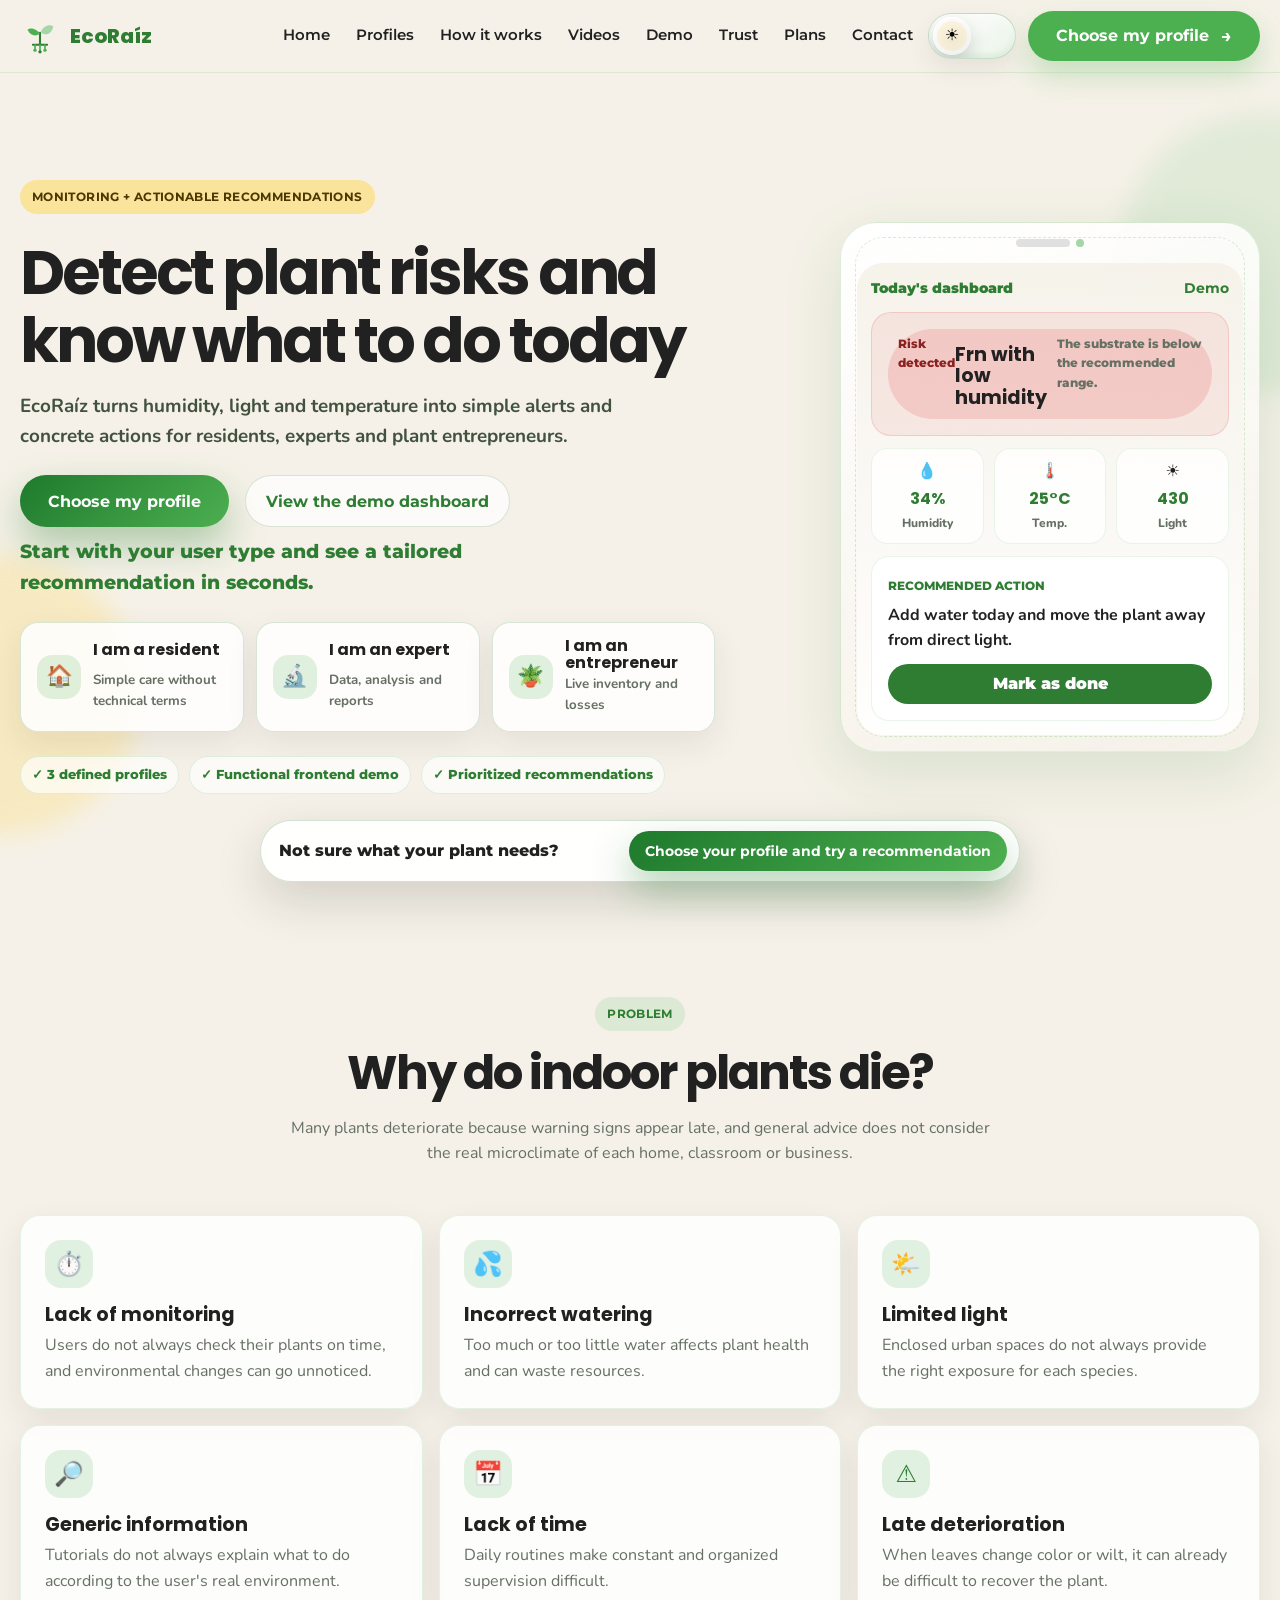
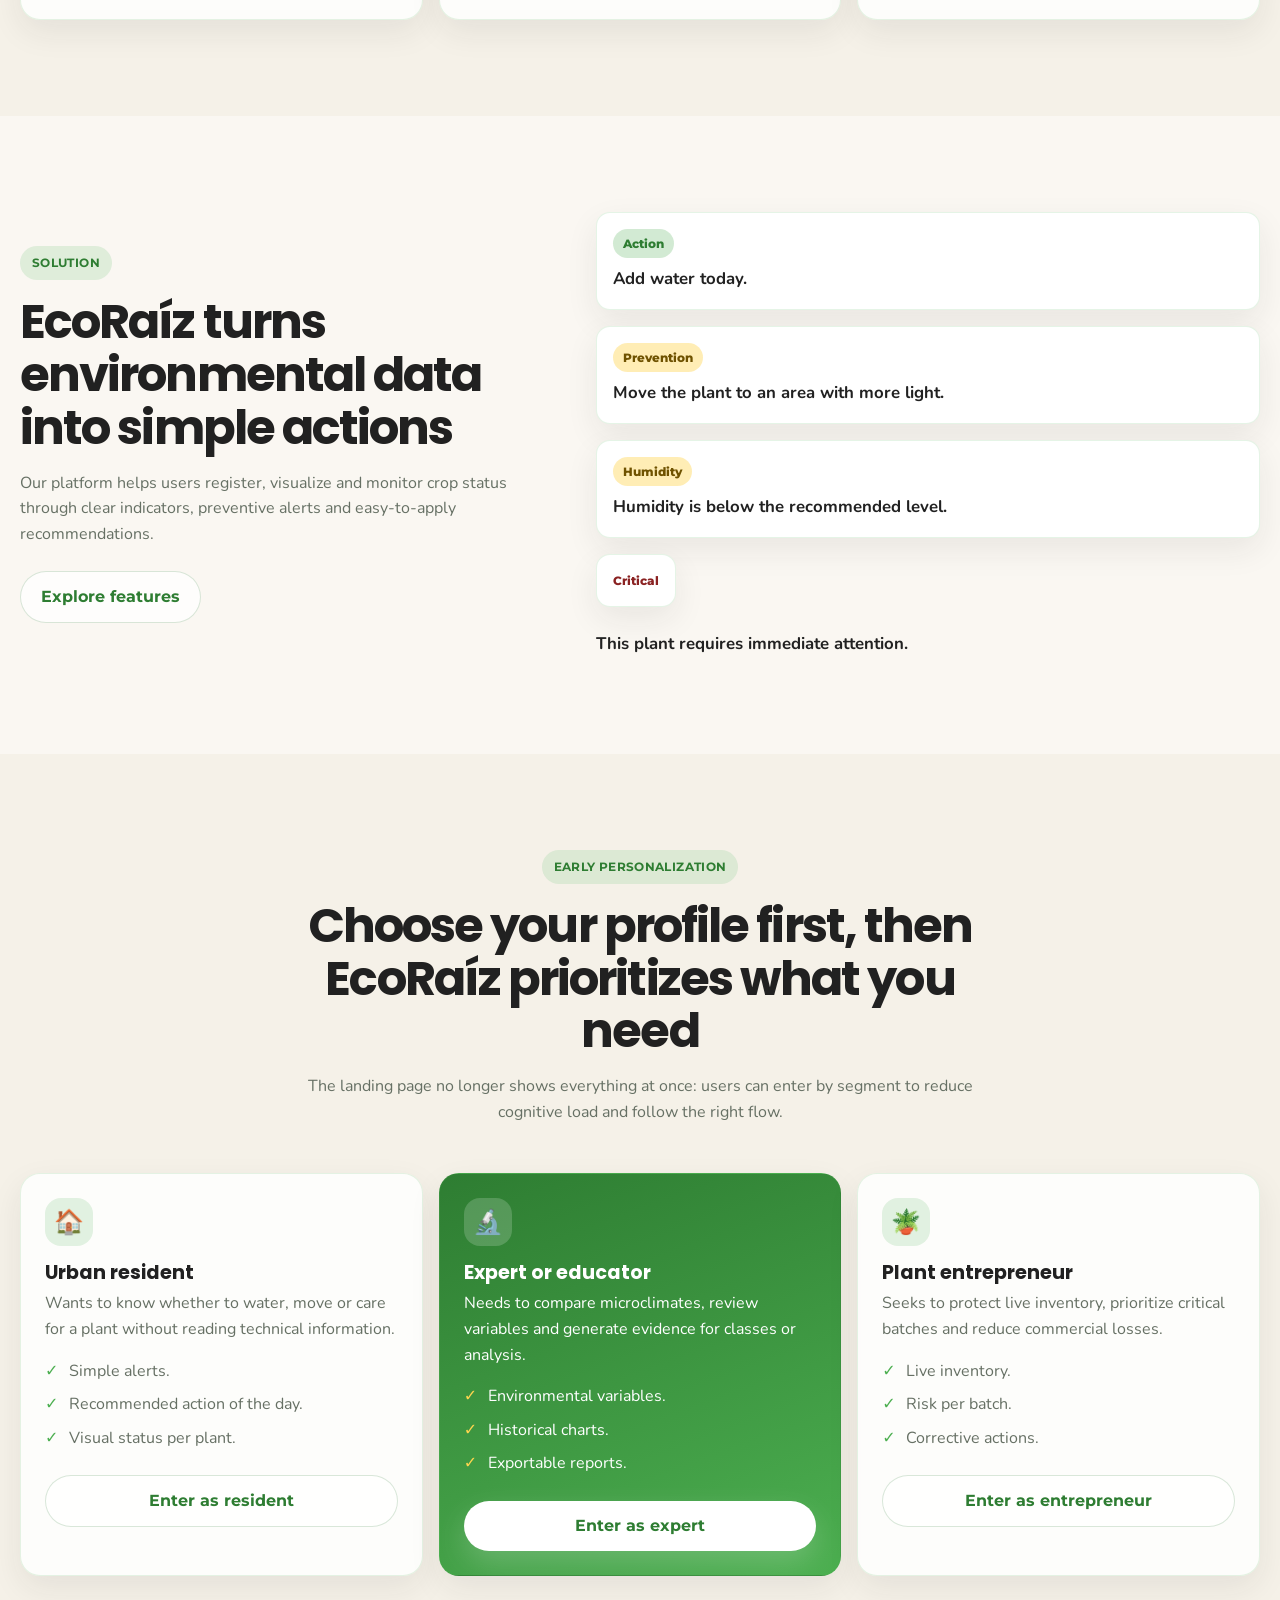
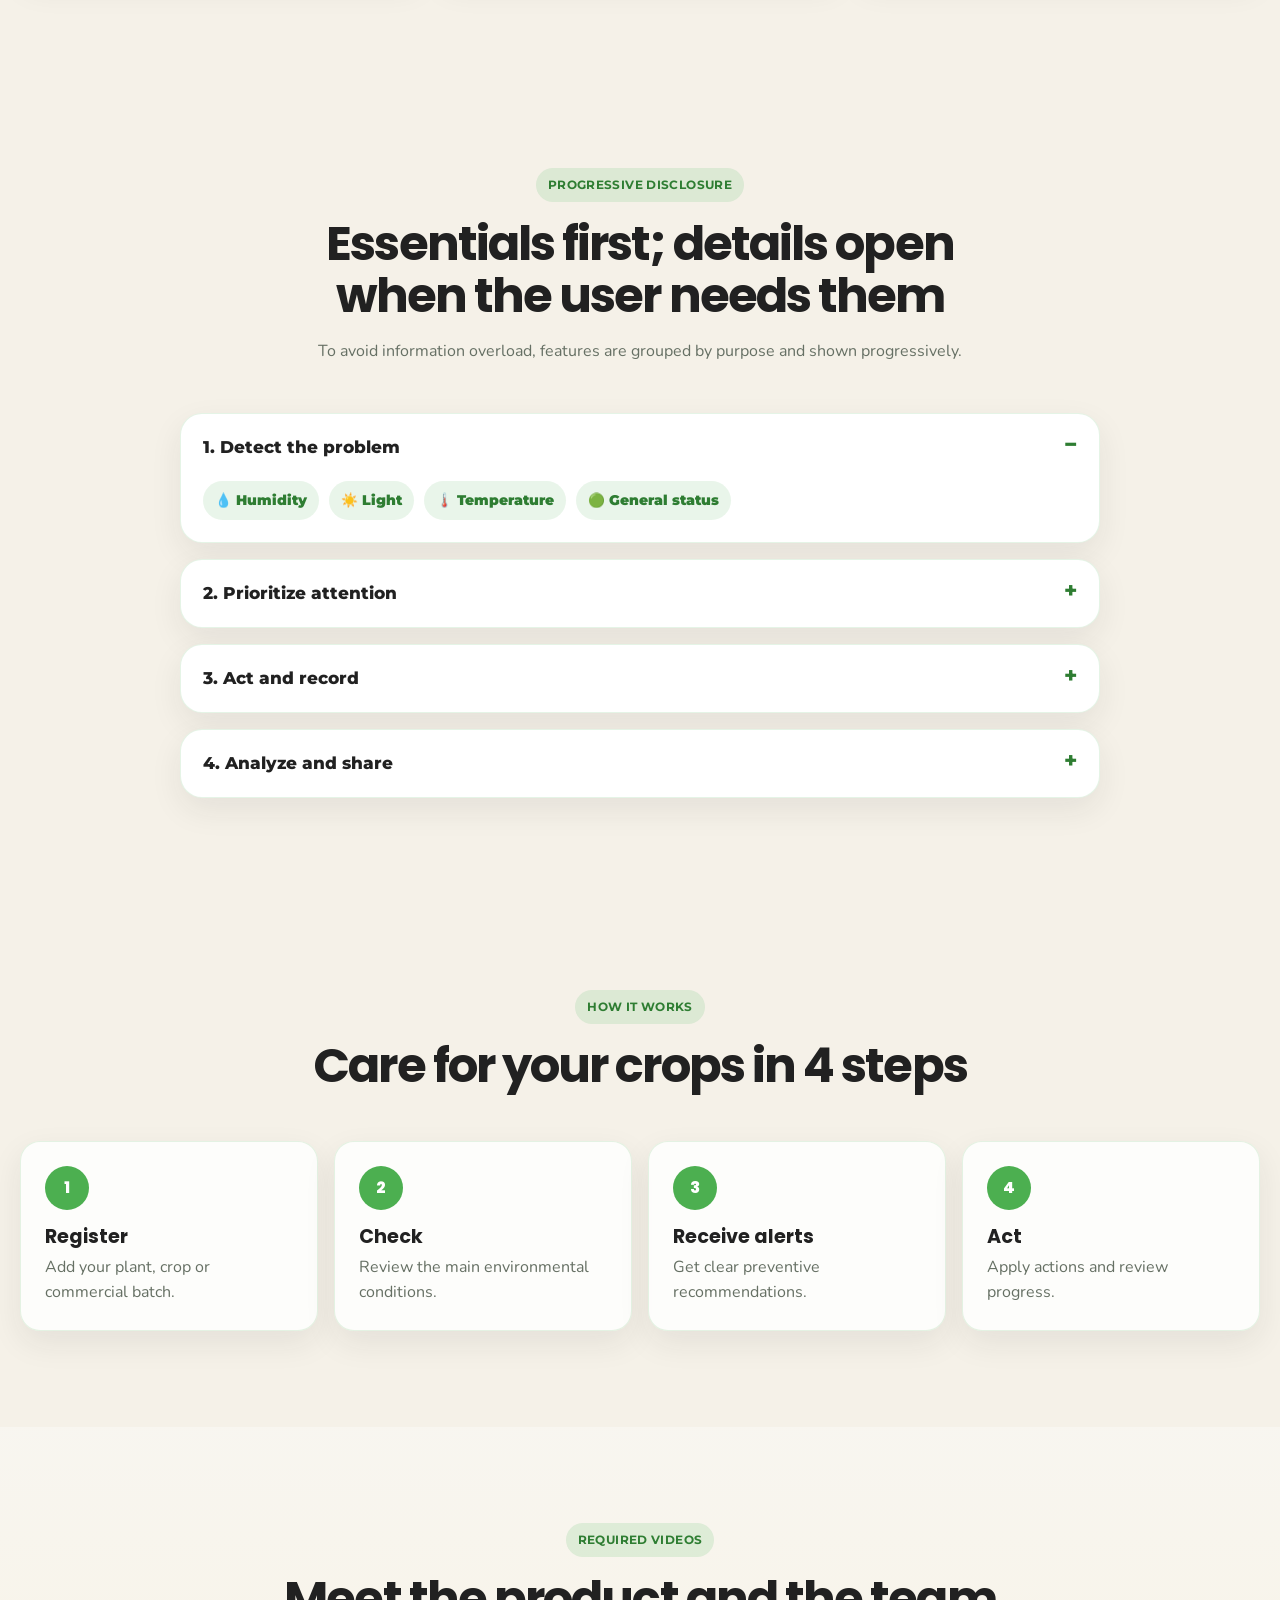
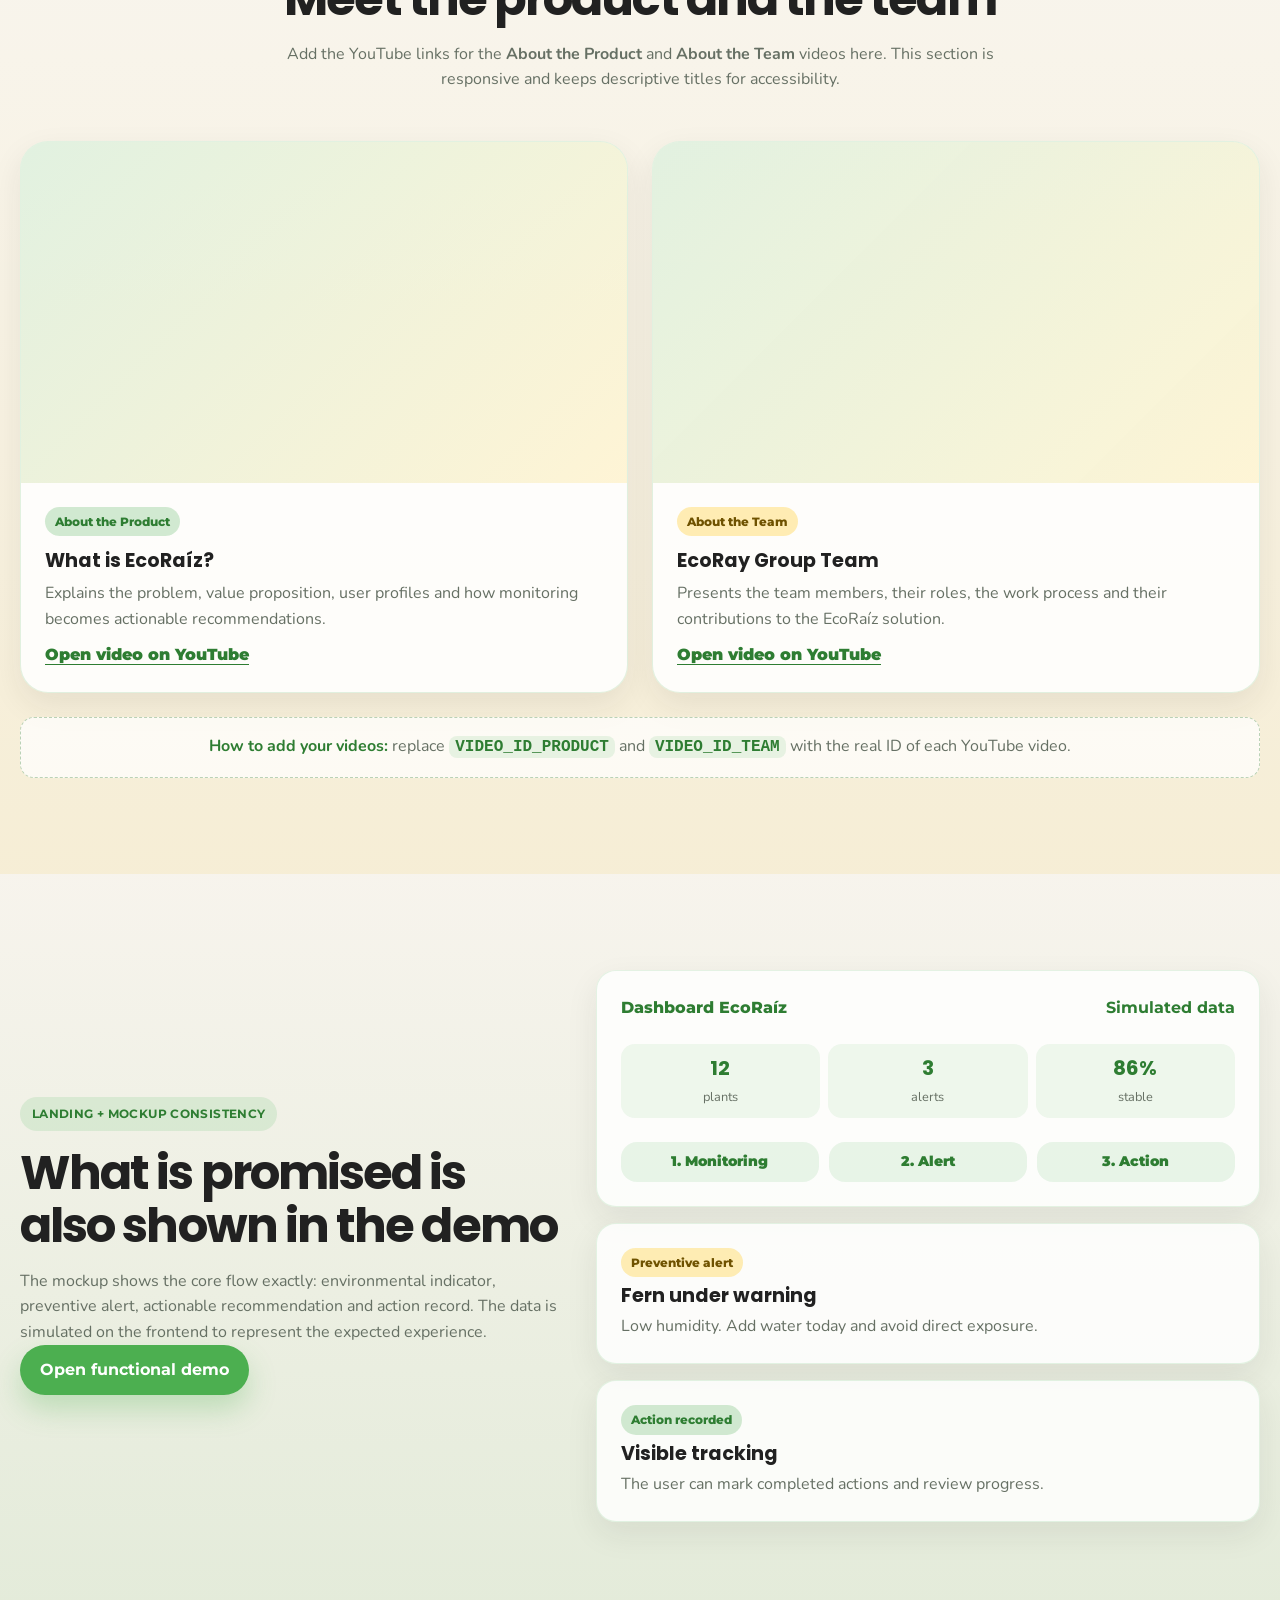
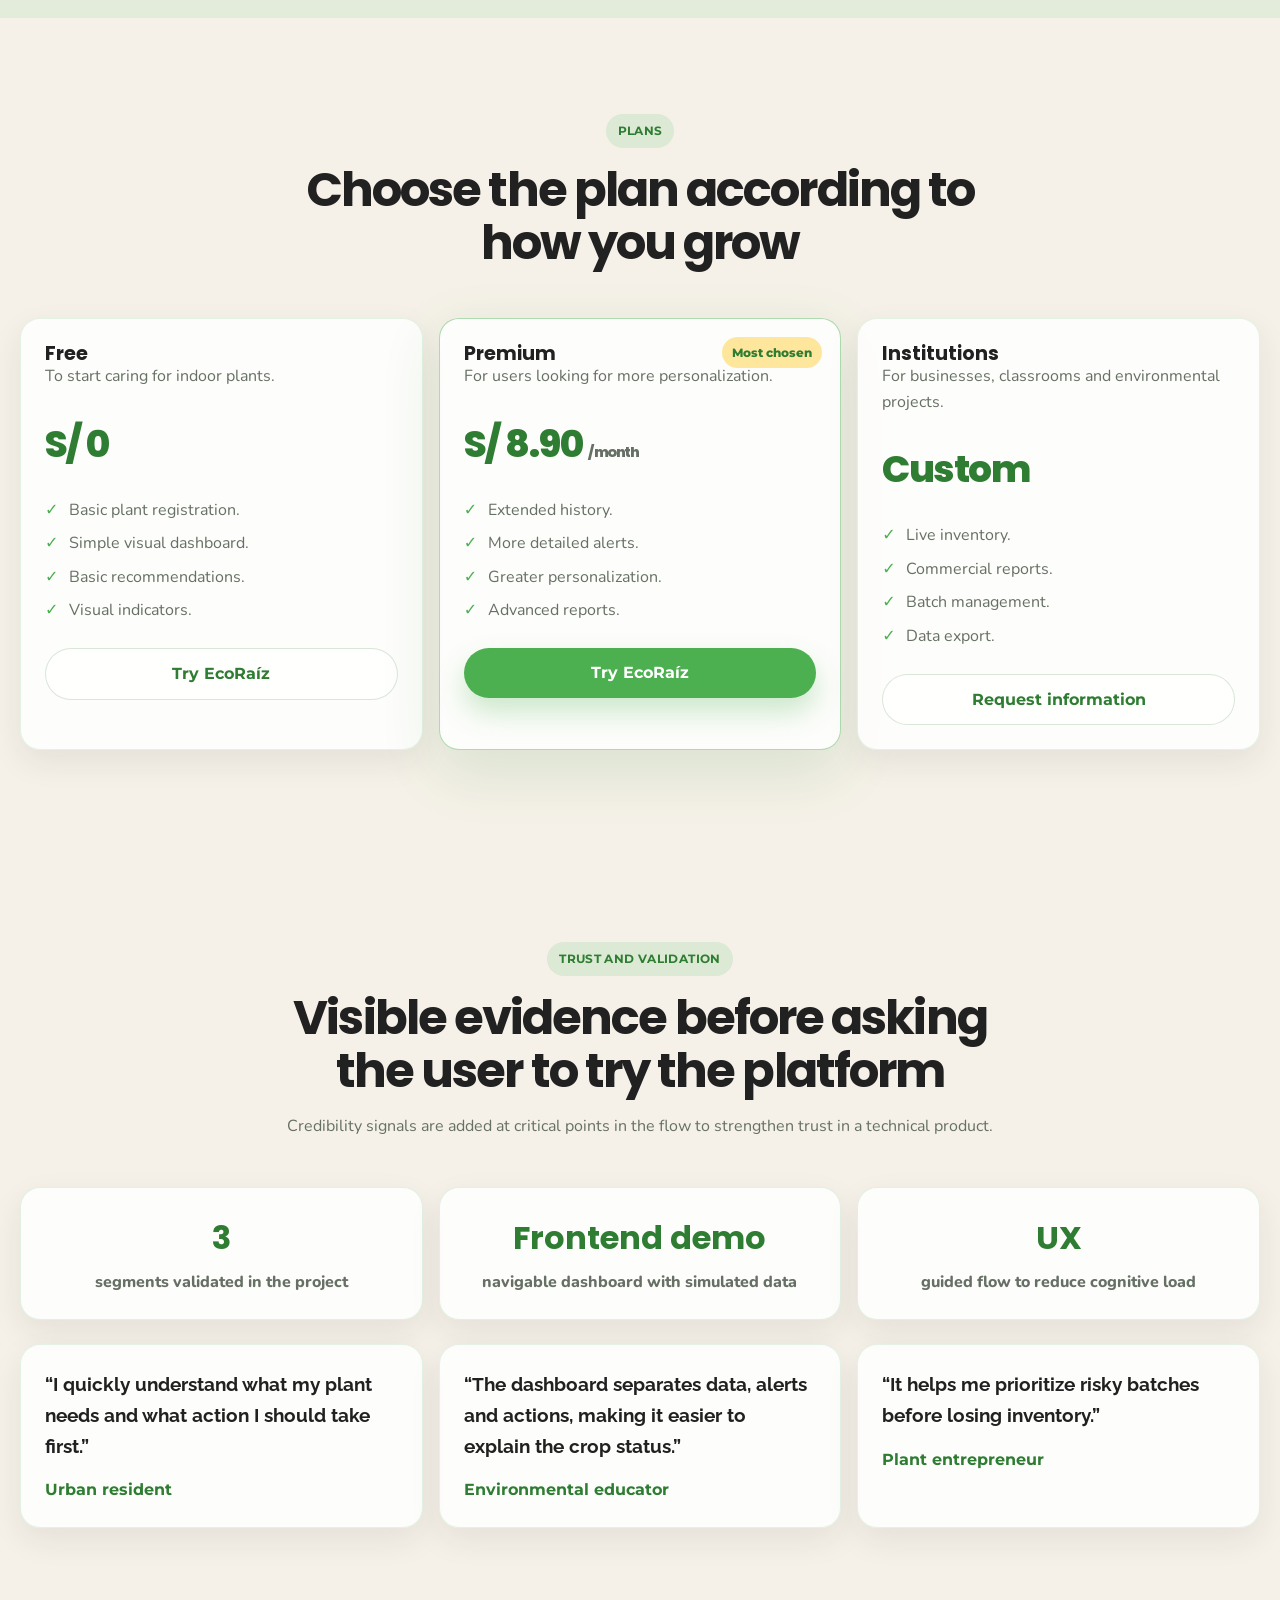
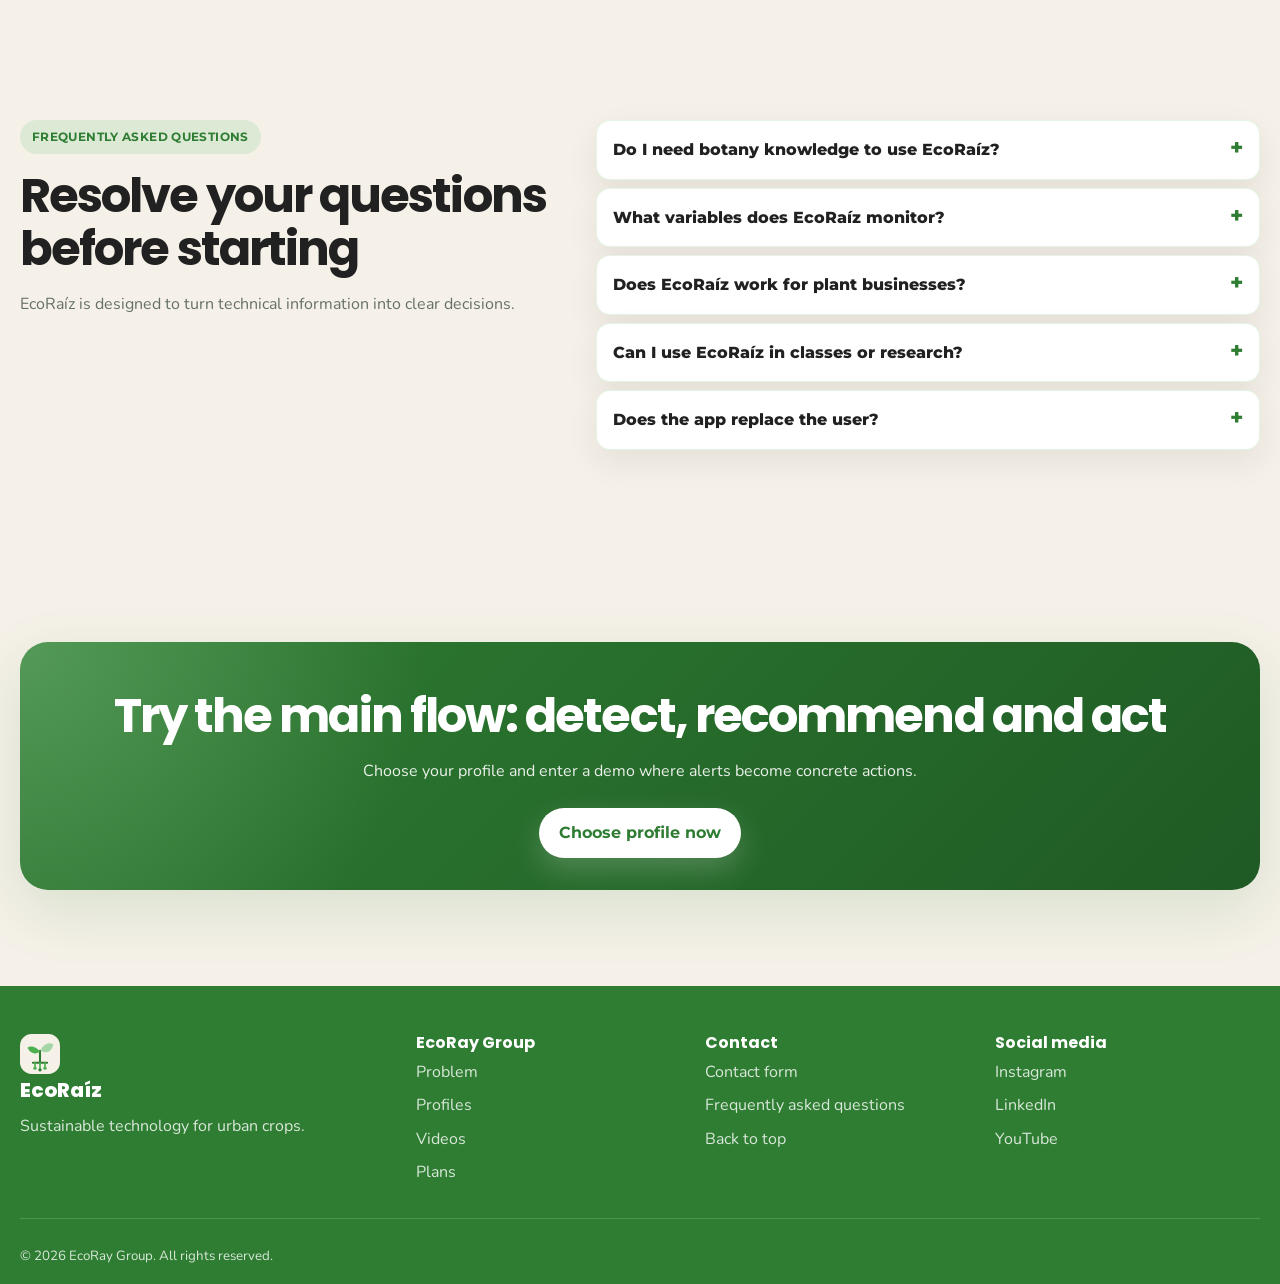
==== commit 87a54f9e: "Update index.html" ====
--- a/docs/index.html
+++ b/docs/index.html
@@ -107,8 +107,8 @@
                 <strong>Demo</strong>
               </div>
               <article class="alert-preview critical-preview">
-                <span class="tag tag-error">Risk detected</span>
-                <h3>Fern with low humidity</h3>
+                <sApan class="tag tag-error">Risk detected</span>
+                <h3>Frn with low humidity</h3>
                 <p>The substrate is below the recommended range.</p>
               </article>
               <div class="metric-strip">
@@ -190,10 +190,8 @@
             <span class="tag tag-warning">Humidity</span>
             <p>Humidity is below the recommended level.</p>
           </article>
-          <article>
-            <span class="tag tag-error">Critical</span>
-            <p>This plant requires immediate attention.</p>
-          </article>
+          <article class="tag tag-error">Critical</article>
+          <p>This plant requires immediate attention.</p>
         </div>
       </div>
     </section>
@@ -304,8 +302,6 @@
       </div>
     </section>
 
-
-
     <section class="section-pad videos" id="videos" aria-labelledby="videos-title">
       <div class="container">
         <div class="section-heading reveal">
@@ -317,10 +313,8 @@
         <div class="video-grid">
           <article class="video-card reveal" aria-labelledby="video-product-title">
             <div class="video-frame">
-              <!-- Replace VIDEO_ID_PRODUCT with your YouTube video ID.
-                   Ejemplo: if your link is https://www.youtube.com/watch?v=ABC123, use ABC123. -->
               <iframe
-                src="https://www.youtube.com/embed/VIDEO_ID_PRODUCT"
+                src="https://www.youtube.com/embed/dA3YsMqtA88"
                 title="EcoRaíz About the Product video"
                 loading="lazy"
                 allow="accelerometer; autoplay; clipboard-write; encrypted-media; gyroscope; picture-in-picture; web-share"
@@ -331,16 +325,14 @@
               <span class="tag tag-success">About the Product</span>
               <h3 id="video-product-title">What is EcoRaíz?</h3>
               <p>Explains the problem, value proposition, user profiles and how monitoring becomes actionable recommendations.</p>
-              <a class="video-link" href="https://www.youtube.com/watch?v=VIDEO_ID_PRODUCT" target="_blank" rel="noopener noreferrer">Open video on YouTube</a>
+              <a class="video-link" href="https://www.youtube.com/watch?v=dA3YsMqtA88" target="_blank" rel="noopener noreferrer">Open video on YouTube</a>
             </div>
           </article>
 
           <article class="video-card reveal" aria-labelledby="video-team-title">
             <div class="video-frame">
-              <!-- Replace VIDEO_ID_TEAM with your YouTube video ID.
-                   Ejemplo: if your link is https://youtu.be/XYZ789, usa XYZ789. -->
               <iframe
-                src="https://www.youtube.com/embed/VIDEO_ID_TEAM"
+                src="https://www.youtube.com/embed/Xa6MecKY76U"
                 title="EcoRaíz About the Team video"
                 loading="lazy"
                 allow="accelerometer; autoplay; clipboard-write; encrypted-media; gyroscope; picture-in-picture; web-share"
@@ -351,7 +343,7 @@
               <span class="tag tag-warning">About the Team</span>
               <h3 id="video-team-title">EcoRay Group Team</h3>
               <p>Presents the team members, their roles, the work process and their contributions to the EcoRaíz solution.</p>
-              <a class="video-link" href="https://www.youtube.com/watch?v=VIDEO_ID_TEAM" target="_blank" rel="noopener noreferrer">Open video on YouTube</a>
+              <a class="video-link" href="https://www.youtube.com/watch?v=Xa6MecKY76U" target="_blank" rel="noopener noreferrer">Open video on YouTube</a>
             </div>
           </article>
         </div>
